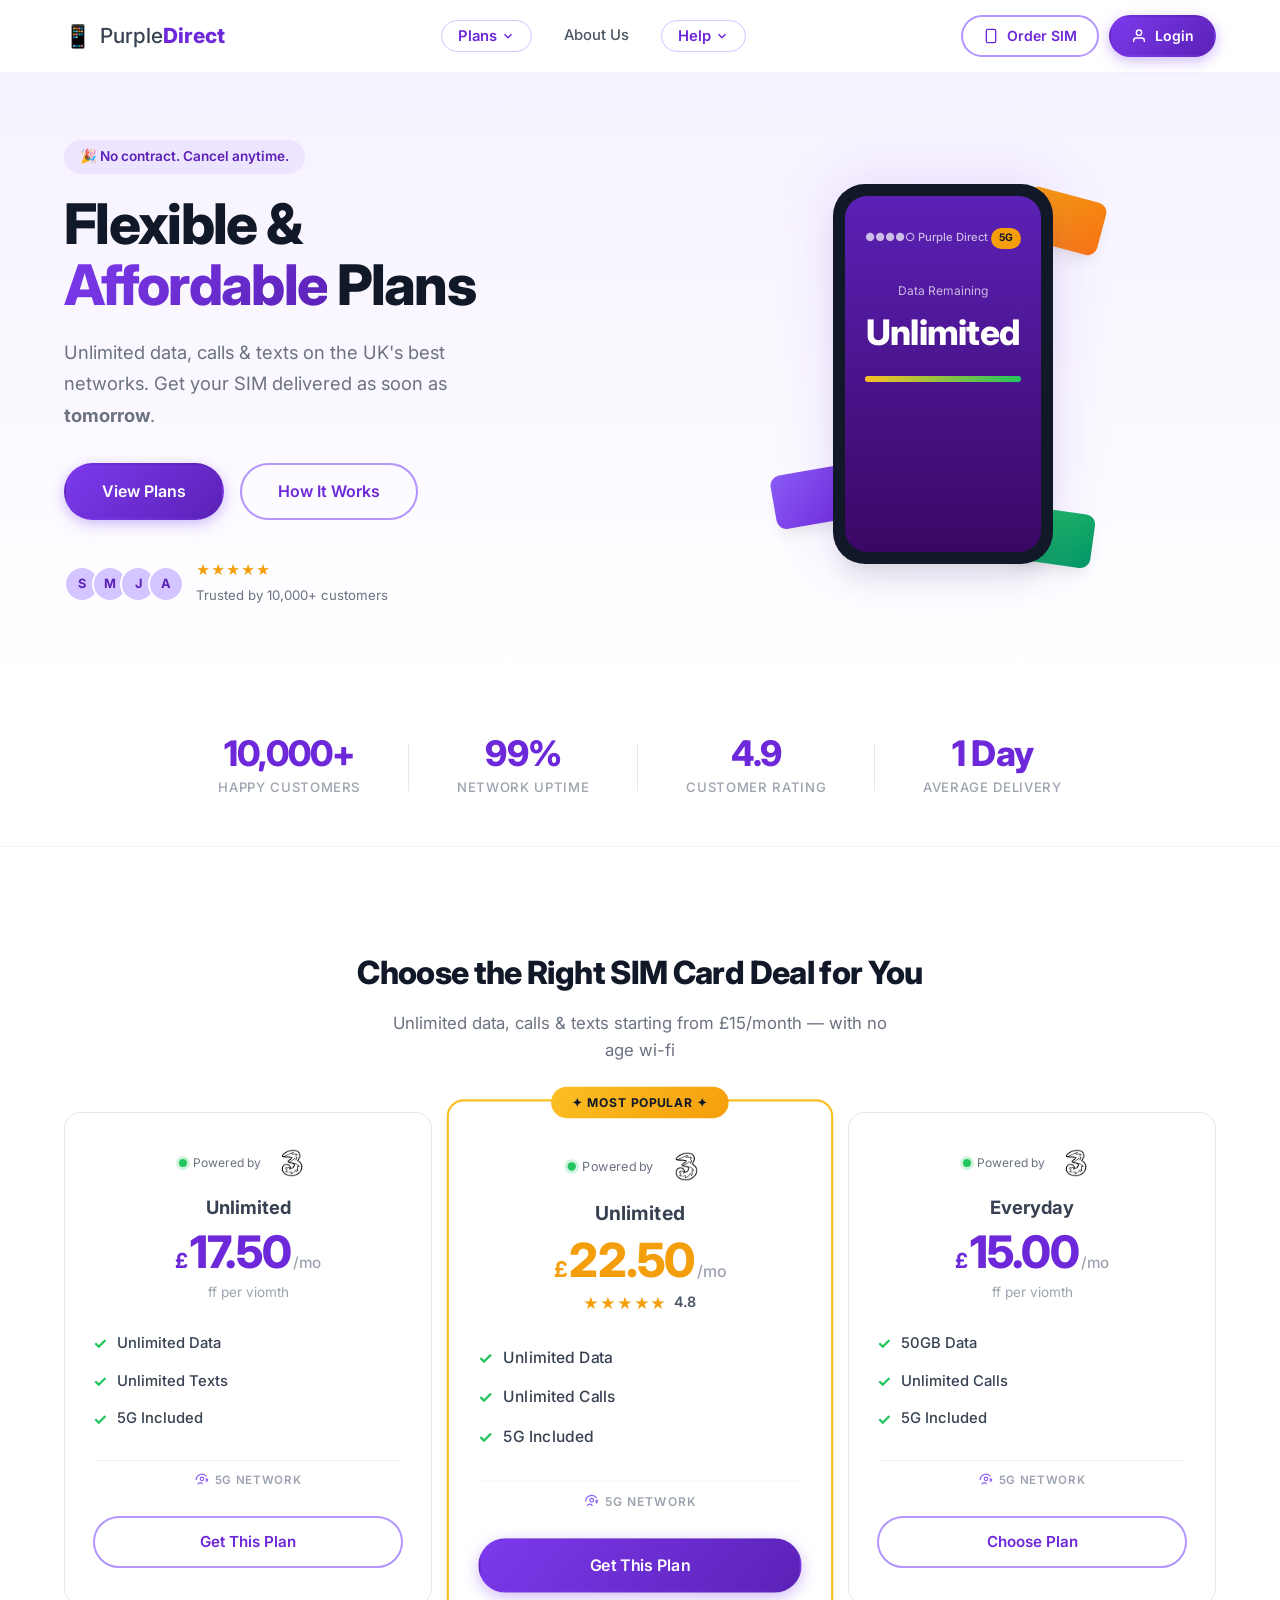
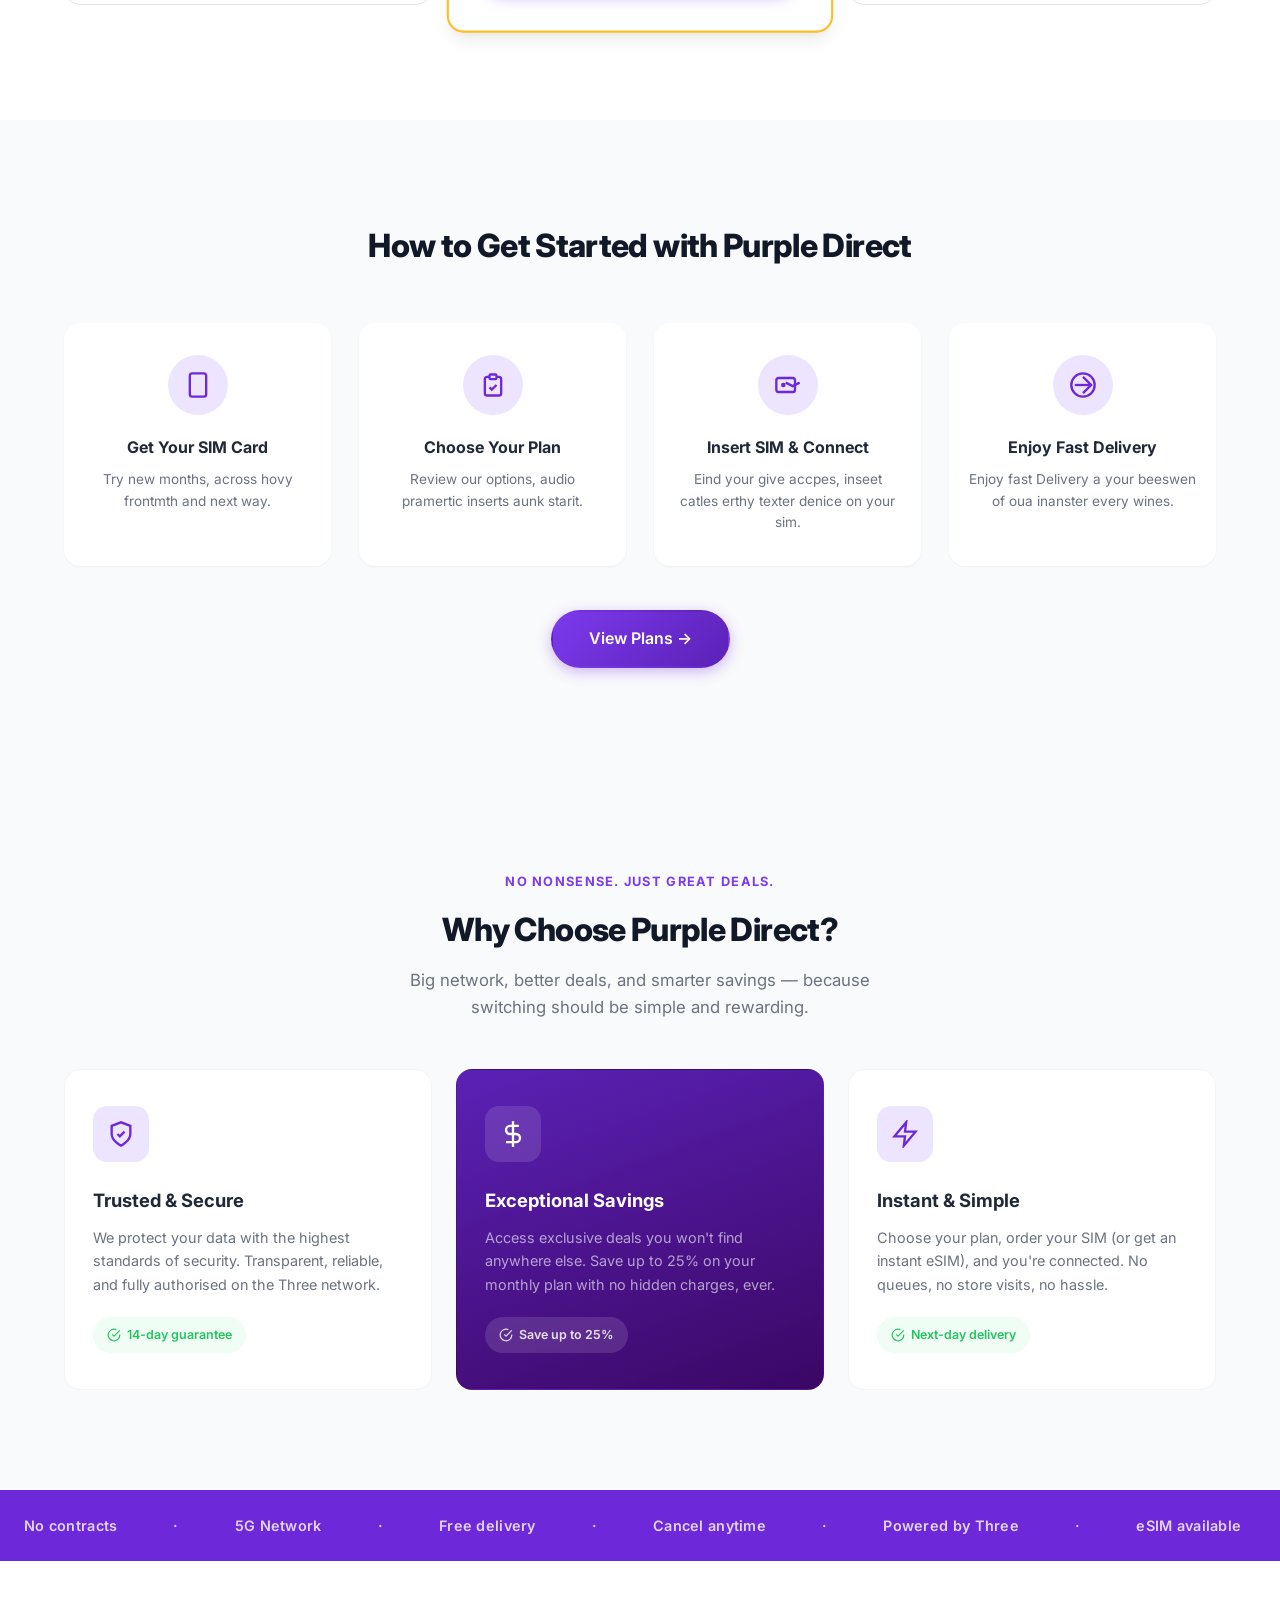
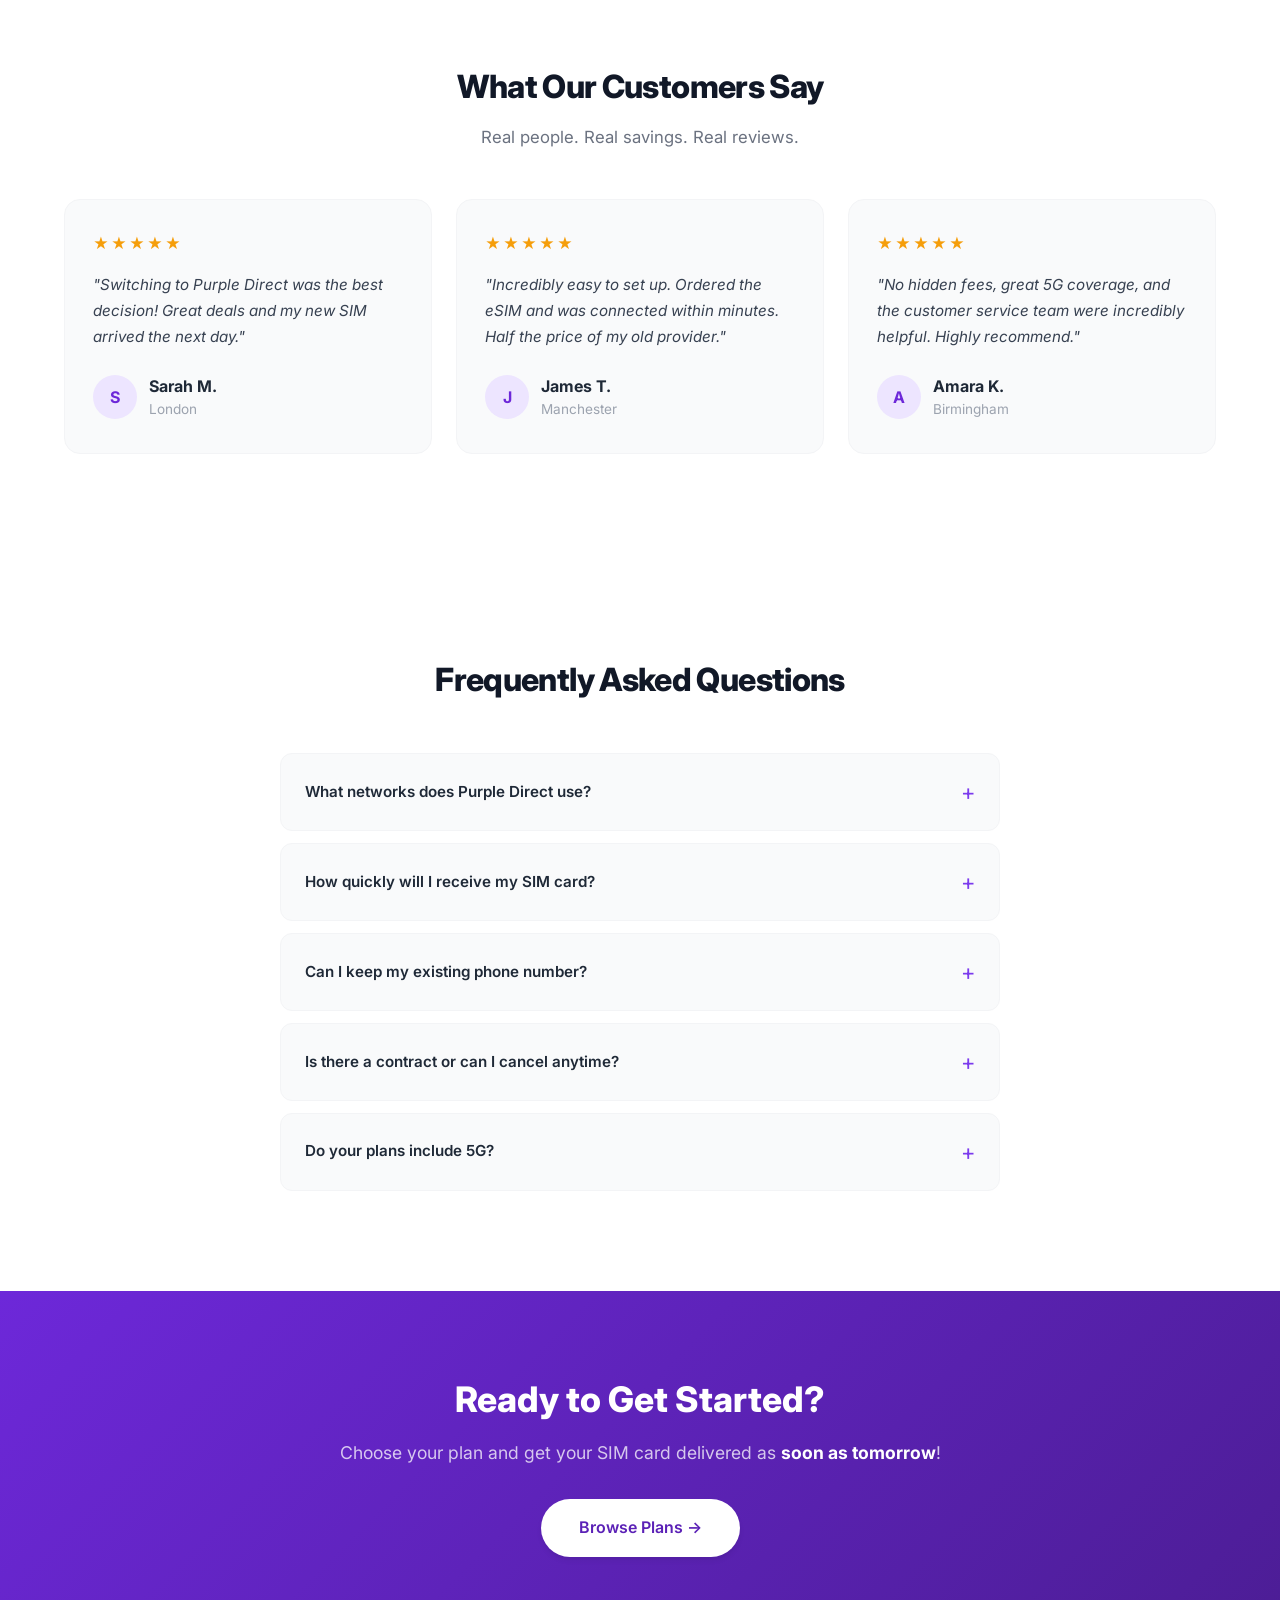
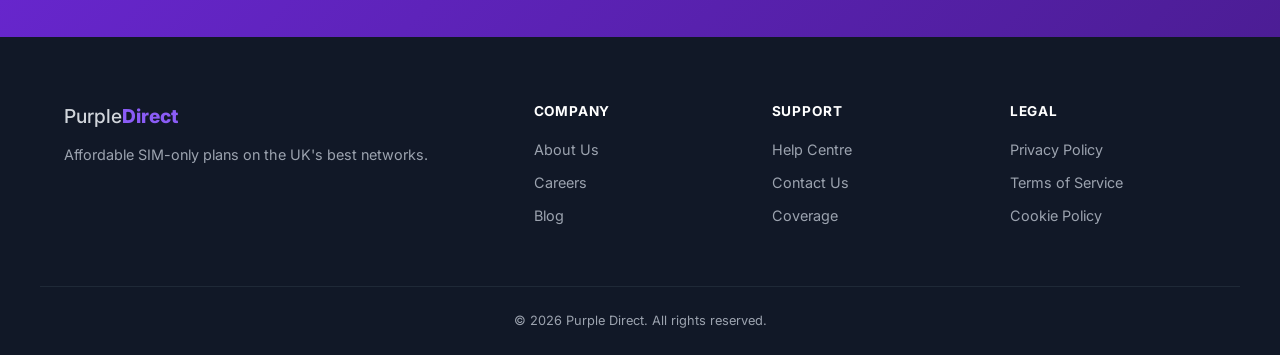
==== index.html @ 881f0dd3 "animation banners" ====
<!DOCTYPE html>
<html lang="en">
<head>
  <meta charset="UTF-8">
  <meta name="viewport" content="width=device-width, initial-scale=1.0">
  <title>Purple Direct - Flexible & Affordable SIM Plans</title>
  <link rel="preconnect" href="https://fonts.googleapis.com">
  <link href="https://fonts.googleapis.com/css2?family=Inter:wght@400;500;600;700;800&display=swap" rel="stylesheet">
  <link rel="stylesheet" href="styles.css">
</head>
<body>

  <!-- Header -->
  <header class="header">
    <div class="container header-inner">
      <a href="#" class="logo">
        <span class="logo-icon">📱</span>
        <span class="logo-text">Purple<span class="logo-bold">Direct</span></span>
      </a>
      <nav class="nav">
        <div class="nav-dropdown">
          <button class="nav-link nav-link-trigger" aria-expanded="false">
            Plans
            <svg class="nav-chevron" width="14" height="14" viewBox="0 0 24 24" fill="none" stroke="currentColor" stroke-width="2.5"><path d="M6 9l6 6 6-6"/></svg>
          </button>
          <!-- Plans Mega Dropdown -->
          <div class="mega-dropdown">
            <div class="mega-dropdown-inner">
              <!-- Plan Category Sidebar -->
              <div class="mega-sidebar">
                <h5 class="mega-sidebar-label">Browse Plans</h5>
                <button class="mega-sidebar-item active" data-plan="unlimited">
                  <span class="mega-sidebar-icon">
                    <svg width="18" height="18" viewBox="0 0 24 24" fill="none" stroke="currentColor" stroke-width="2"><path d="M22 12h-4l-3 9L9 3l-3 9H2"/></svg>
                  </span>
                  Unlimited
                </button>
                <button class="mega-sidebar-item" data-plan="everyday">
                  <span class="mega-sidebar-icon">
                    <svg width="18" height="18" viewBox="0 0 24 24" fill="none" stroke="currentColor" stroke-width="2"><circle cx="12" cy="12" r="10"/><path d="M12 6v6l4 2"/></svg>
                  </span>
                  Everyday
                </button>
                <button class="mega-sidebar-item" data-plan="essential">
                  <span class="mega-sidebar-icon">
                    <svg width="18" height="18" viewBox="0 0 24 24" fill="none" stroke="currentColor" stroke-width="2"><path d="M12 2L2 7l10 5 10-5-10-5z"/><path d="M2 17l10 5 10-5"/><path d="M2 12l10 5 10-5"/></svg>
                  </span>
                  Essential
                </button>
              </div>

              <!-- Plan Detail Cards -->
              <div class="mega-content">
                <!-- Unlimited Plan -->
                <div class="mega-plan-card visible" id="plan-unlimited">
                  <div class="mega-plan-header">
                    <span class="mega-plan-badge badge-purple">UNLIMITED</span>
                    <div class="mega-plan-pricing">
                      <div class="mega-plan-data-tag">Unlimited Data</div>
                      <div class="mega-plan-price-row">
                        <span class="mega-plan-was">Was £30.00</span>
                        <span class="mega-plan-save">SAVE 25%</span>
                      </div>
                      <div class="mega-plan-price">£22.50<span>/Month</span></div>
                      <div class="mega-plan-term">£22.50 for 24 months</div>
                    </div>
                  </div>
                  <div class="mega-plan-features">
                    <div class="mega-feature">
                      <div class="mega-feature-icon">
                        <svg width="22" height="22" viewBox="0 0 24 24" fill="none" stroke="currentColor" stroke-width="2"><path d="M12 5v14M5 12h14"/></svg>
                      </div>
                      <span>UNLIMITED DATA</span>
                    </div>
                    <div class="mega-feature">
                      <div class="mega-feature-icon">
                        <svg width="22" height="22" viewBox="0 0 24 24" fill="none" stroke="currentColor" stroke-width="2"><path d="M22 16.92v3a2 2 0 01-2.18 2 19.79 19.79 0 01-8.63-3.07 19.5 19.5 0 01-6-6A19.79 19.79 0 012.12 4.18 2 2 0 014.11 2h3a2 2 0 012 1.72c.127.96.361 1.903.7 2.81a2 2 0 01-.45 2.11L8.09 9.91a16 16 0 006 6l1.27-1.27a2 2 0 012.11-.45c.907.339 1.85.573 2.81.7A2 2 0 0122 16.92z"/></svg>
                      </div>
                      <span>UNLIMITED MINUTES</span>
                    </div>
                    <div class="mega-feature">
                      <div class="mega-feature-icon">
                        <svg width="22" height="22" viewBox="0 0 24 24" fill="none" stroke="currentColor" stroke-width="2"><path d="M21 15a2 2 0 01-2 2H7l-4 4V5a2 2 0 012-2h14a2 2 0 012 2z"/></svg>
                      </div>
                      <span>UNLIMITED TEXTS</span>
                    </div>
                    <div class="mega-feature">
                      <div class="mega-feature-icon">
                        <svg width="22" height="22" viewBox="0 0 24 24" fill="none" stroke="currentColor" stroke-width="2"><path d="M2 12C2 6.5 6.5 2 12 2a10 10 0 018 4"/><path d="M5 19.5C5.5 18 7 16.5 9 16.5s3.5 1.5 4 3"/><circle cx="12" cy="10" r="3"/><path d="M22 12h-4"/><path d="M22 12l-3-3"/><path d="M22 12l-3 3"/></svg>
                      </div>
                      <span>5G READY</span>
                    </div>
                    <div class="mega-feature">
                      <div class="mega-feature-icon">
                        <svg width="22" height="22" viewBox="0 0 24 24" fill="none" stroke="currentColor" stroke-width="2"><path d="M12 22s8-4 8-10V5l-8-3-8 3v7c0 6 8 10 8 10z"/><path d="M9 12l2 2 4-4"/></svg>
                      </div>
                      <span>NO HIDDEN CHARGES</span>
                    </div>
                    <div class="mega-feature">
                      <div class="mega-feature-icon">
                        <svg width="22" height="22" viewBox="0 0 24 24" fill="none" stroke="currentColor" stroke-width="2"><rect x="1" y="3" width="15" height="13" rx="2"/><path d="M16 8h4l3 3v5h-7V8z"/><circle cx="5.5" cy="18.5" r="2.5"/><circle cx="18.5" cy="18.5" r="2.5"/></svg>
                      </div>
                      <span>FREE HOME DELIVERY</span>
                    </div>
                  </div>
                  <div class="mega-plan-network">
                    <span class="network-badge-dot"></span>
                    Powered by <img src="images/image.png" alt="Three" class="network-logo-img"> · 5G Network
                  </div>
                  <a href="checkout.html" class="btn btn-primary btn-block mega-plan-cta">Order SIM →</a>
                </div>

                <!-- Everyday Plan -->
                <div class="mega-plan-card" id="plan-everyday">
                  <div class="mega-plan-header">
                    <span class="mega-plan-badge badge-green">EVERYDAY</span>
                    <div class="mega-plan-pricing">
                      <div class="mega-plan-data-tag">50GB Data</div>
                      <div class="mega-plan-price-row">
                        <span class="mega-plan-was">Was £20.00</span>
                        <span class="mega-plan-save">SAVE 25%</span>
                      </div>
                      <div class="mega-plan-price">£15.00<span>/Month</span></div>
                      <div class="mega-plan-term">£15.00 for 24 months</div>
                    </div>
                  </div>
                  <div class="mega-plan-features">
                    <div class="mega-feature">
                      <div class="mega-feature-icon">
                        <svg width="22" height="22" viewBox="0 0 24 24" fill="none" stroke="currentColor" stroke-width="2"><path d="M12 5v14M5 12h14"/></svg>
                      </div>
                      <span>50GB DATA</span>
                    </div>
                    <div class="mega-feature">
                      <div class="mega-feature-icon">
                        <svg width="22" height="22" viewBox="0 0 24 24" fill="none" stroke="currentColor" stroke-width="2"><path d="M22 16.92v3a2 2 0 01-2.18 2 19.79 19.79 0 01-8.63-3.07 19.5 19.5 0 01-6-6A19.79 19.79 0 012.12 4.18 2 2 0 014.11 2h3a2 2 0 012 1.72c.127.96.361 1.903.7 2.81a2 2 0 01-.45 2.11L8.09 9.91a16 16 0 006 6l1.27-1.27a2 2 0 012.11-.45c.907.339 1.85.573 2.81.7A2 2 0 0122 16.92z"/></svg>
                      </div>
                      <span>UNLIMITED MINUTES</span>
                    </div>
                    <div class="mega-feature">
                      <div class="mega-feature-icon">
                        <svg width="22" height="22" viewBox="0 0 24 24" fill="none" stroke="currentColor" stroke-width="2"><path d="M21 15a2 2 0 01-2 2H7l-4 4V5a2 2 0 012-2h14a2 2 0 012 2z"/></svg>
                      </div>
                      <span>UNLIMITED TEXTS</span>
                    </div>
                    <div class="mega-feature">
                      <div class="mega-feature-icon">
                        <svg width="22" height="22" viewBox="0 0 24 24" fill="none" stroke="currentColor" stroke-width="2"><path d="M2 12C2 6.5 6.5 2 12 2a10 10 0 018 4"/><path d="M5 19.5C5.5 18 7 16.5 9 16.5s3.5 1.5 4 3"/><circle cx="12" cy="10" r="3"/><path d="M22 12h-4"/><path d="M22 12l-3-3"/><path d="M22 12l-3 3"/></svg>
                      </div>
                      <span>5G READY</span>
                    </div>
                    <div class="mega-feature">
                      <div class="mega-feature-icon">
                        <svg width="22" height="22" viewBox="0 0 24 24" fill="none" stroke="currentColor" stroke-width="2"><path d="M12 22s8-4 8-10V5l-8-3-8 3v7c0 6 8 10 8 10z"/><path d="M9 12l2 2 4-4"/></svg>
                      </div>
                      <span>NO HIDDEN CHARGES</span>
                    </div>
                    <div class="mega-feature">
                      <div class="mega-feature-icon">
                        <svg width="22" height="22" viewBox="0 0 24 24" fill="none" stroke="currentColor" stroke-width="2"><rect x="1" y="3" width="15" height="13" rx="2"/><path d="M16 8h4l3 3v5h-7V8z"/><circle cx="5.5" cy="18.5" r="2.5"/><circle cx="18.5" cy="18.5" r="2.5"/></svg>
                      </div>
                      <span>FREE HOME DELIVERY</span>
                    </div>
                  </div>
                  <div class="mega-plan-network">
                    <span class="network-badge-dot"></span>
                    Powered by <img src="images/image.png" alt="Three" class="network-logo-img"> · 5G Network
                  </div>
                  <a href="checkout.html" class="btn btn-primary btn-block mega-plan-cta">Order SIM →</a>
                </div>

                <!-- Essential Plan -->
                <div class="mega-plan-card" id="plan-essential">
                  <div class="mega-plan-header">
                    <span class="mega-plan-badge badge-amber">ESSENTIAL</span>
                    <div class="mega-plan-pricing">
                      <div class="mega-plan-data-tag">8GB Data</div>
                      <div class="mega-plan-price-row">
                        <span class="mega-plan-was">Was £20.00</span>
                        <span class="mega-plan-save">SAVE 25%</span>
                      </div>
                      <div class="mega-plan-price">£15.00<span>/Month</span></div>
                      <div class="mega-plan-term">£15.00 Discount for 24 months</div>
                    </div>
                  </div>
                  <div class="mega-plan-features">
                    <div class="mega-feature">
                      <div class="mega-feature-icon">
                        <svg width="22" height="22" viewBox="0 0 24 24" fill="none" stroke="currentColor" stroke-width="2"><path d="M12 5v14M5 12h14"/></svg>
                      </div>
                      <span>8GB DATA</span>
                    </div>
                    <div class="mega-feature">
                      <div class="mega-feature-icon">
                        <svg width="22" height="22" viewBox="0 0 24 24" fill="none" stroke="currentColor" stroke-width="2"><path d="M22 16.92v3a2 2 0 01-2.18 2 19.79 19.79 0 01-8.63-3.07 19.5 19.5 0 01-6-6A19.79 19.79 0 012.12 4.18 2 2 0 014.11 2h3a2 2 0 012 1.72c.127.96.361 1.903.7 2.81a2 2 0 01-.45 2.11L8.09 9.91a16 16 0 006 6l1.27-1.27a2 2 0 012.11-.45c.907.339 1.85.573 2.81.7A2 2 0 0122 16.92z"/></svg>
                      </div>
                      <span>UNLIMITED MINUTES</span>
                    </div>
                    <div class="mega-feature">
                      <div class="mega-feature-icon">
                        <svg width="22" height="22" viewBox="0 0 24 24" fill="none" stroke="currentColor" stroke-width="2"><path d="M21 15a2 2 0 01-2 2H7l-4 4V5a2 2 0 012-2h14a2 2 0 012 2z"/></svg>
                      </div>
                      <span>UNLIMITED TEXTS</span>
                    </div>
                    <div class="mega-feature">
                      <div class="mega-feature-icon">
                        <svg width="22" height="22" viewBox="0 0 24 24" fill="none" stroke="currentColor" stroke-width="2"><path d="M2 12C2 6.5 6.5 2 12 2a10 10 0 018 4"/><path d="M5 19.5C5.5 18 7 16.5 9 16.5s3.5 1.5 4 3"/><circle cx="12" cy="10" r="3"/><path d="M22 12h-4"/><path d="M22 12l-3-3"/><path d="M22 12l-3 3"/></svg>
                      </div>
                      <span>5G READY</span>
                    </div>
                    <div class="mega-feature">
                      <div class="mega-feature-icon">
                        <svg width="22" height="22" viewBox="0 0 24 24" fill="none" stroke="currentColor" stroke-width="2"><path d="M12 22s8-4 8-10V5l-8-3-8 3v7c0 6 8 10 8 10z"/><path d="M9 12l2 2 4-4"/></svg>
                      </div>
                      <span>NO HIDDEN CHARGES</span>
                    </div>
                    <div class="mega-feature">
                      <div class="mega-feature-icon">
                        <svg width="22" height="22" viewBox="0 0 24 24" fill="none" stroke="currentColor" stroke-width="2"><rect x="1" y="3" width="15" height="13" rx="2"/><path d="M16 8h4l3 3v5h-7V8z"/><circle cx="5.5" cy="18.5" r="2.5"/><circle cx="18.5" cy="18.5" r="2.5"/></svg>
                      </div>
                      <span>FREE HOME DELIVERY</span>
                    </div>
                  </div>
                  <div class="mega-plan-network">
                    <span class="network-badge-dot"></span>
                    Powered by <img src="images/image.png" alt="Three" class="network-logo-img"> · 5G Network
                  </div>
                  <a href="checkout.html" class="btn btn-primary btn-block mega-plan-cta">Order SIM →</a>
                </div>
              </div>
            </div>
          </div>
        </div>
        <a href="about.html" class="nav-link">About Us</a>
        <div class="nav-dropdown">
          <button class="nav-link nav-link-trigger">
            Help
            <svg class="nav-chevron" width="14" height="14" viewBox="0 0 24 24" fill="none" stroke="currentColor" stroke-width="2.5"><path d="M6 9l6 6 6-6"/></svg>
          </button>
        </div>
      </nav>
      <div class="header-actions">
        <a href="#" class="btn btn-outline btn-sm">
          <svg width="16" height="16" viewBox="0 0 24 24" fill="none" stroke="currentColor" stroke-width="2"><rect x="5" y="2" width="14" height="20" rx="2"/><line x1="12" y1="18" x2="12" y2="18.01"/></svg>
          Order SIM
        </a>
        <a href="login.html" class="btn btn-primary btn-sm">
          <svg width="16" height="16" viewBox="0 0 24 24" fill="none" stroke="currentColor" stroke-width="2"><path d="M20 21v-2a4 4 0 00-4-4H8a4 4 0 00-4 4v2"/><circle cx="12" cy="7" r="4"/></svg>
          Login
        </a>
      </div>
      <button class="mobile-menu-btn" aria-label="Menu" onclick="document.body.classList.toggle('mobile-menu-open')">
        <span></span><span></span><span></span>
      </button>
    </div>
  </header>

  <!-- Mobile Menu -->
  <div class="mobile-menu">
    <div class="mobile-menu-overlay" onclick="document.body.classList.remove('mobile-menu-open')"></div>
    <div class="mobile-menu-panel">
      <div class="mobile-menu-header">
        <span class="logo-text">Purple<span class="logo-bold">Direct</span></span>
        <button class="mobile-menu-close" onclick="document.body.classList.remove('mobile-menu-open')" aria-label="Close">
          <svg width="24" height="24" viewBox="0 0 24 24" fill="none" stroke="currentColor" stroke-width="2"><path d="M18 6L6 18"/><path d="M6 6l12 12"/></svg>
        </button>
      </div>
      <nav class="mobile-menu-nav">
        <div class="mobile-menu-section">
          <div class="mobile-menu-label">Plans</div>
          <a href="index.html#plans" class="mobile-menu-link" onclick="document.body.classList.remove('mobile-menu-open')">
            <svg width="18" height="18" viewBox="0 0 24 24" fill="none" stroke="currentColor" stroke-width="2"><path d="M22 12h-4l-3 9L9 3l-3 9H2"/></svg>
            Unlimited
          </a>
          <a href="index.html#plans" class="mobile-menu-link" onclick="document.body.classList.remove('mobile-menu-open')">
            <svg width="18" height="18" viewBox="0 0 24 24" fill="none" stroke="currentColor" stroke-width="2"><circle cx="12" cy="12" r="10"/><path d="M12 6v6l4 2"/></svg>
            Everyday
          </a>
          <a href="index.html#plans" class="mobile-menu-link" onclick="document.body.classList.remove('mobile-menu-open')">
            <svg width="18" height="18" viewBox="0 0 24 24" fill="none" stroke="currentColor" stroke-width="2"><path d="M12 2L2 7l10 5 10-5-10-5z"/><path d="M2 17l10 5 10-5"/><path d="M2 12l10 5 10-5"/></svg>
            Essential
          </a>
        </div>
        <div class="mobile-menu-section">
          <div class="mobile-menu-label">Help</div>
          <a href="index.html#faq" class="mobile-menu-link" onclick="document.body.classList.remove('mobile-menu-open')">
            <svg width="18" height="18" viewBox="0 0 24 24" fill="none" stroke="currentColor" stroke-width="2"><path d="M21 15a2 2 0 01-2 2H7l-4 4V5a2 2 0 012-2h14a2 2 0 012 2z"/></svg>
            FAQs
          </a>
        </div>
        <a href="about.html" class="mobile-menu-link">
          <svg width="18" height="18" viewBox="0 0 24 24" fill="none" stroke="currentColor" stroke-width="2"><circle cx="12" cy="12" r="10"/><line x1="12" y1="16" x2="12" y2="12"/><line x1="12" y1="8" x2="12.01" y2="8"/></svg>
          About Us
        </a>
      </nav>
      <div class="mobile-menu-actions">
        <a href="checkout.html" class="btn btn-outline btn-block">
          <svg width="16" height="16" viewBox="0 0 24 24" fill="none" stroke="currentColor" stroke-width="2"><rect x="5" y="2" width="14" height="20" rx="2"/><line x1="12" y1="18" x2="12" y2="18.01"/></svg>
          Order SIM
        </a>
        <a href="login.html" class="btn btn-primary btn-block">
          <svg width="16" height="16" viewBox="0 0 24 24" fill="none" stroke="currentColor" stroke-width="2"><path d="M20 21v-2a4 4 0 00-4-4H8a4 4 0 00-4 4v2"/><circle cx="12" cy="7" r="4"/></svg>
          Login
        </a>
      </div>
    </div>
  </div>

  <!-- Hero -->
  <section class="hero">
    <div class="container hero-inner">
      <div class="hero-content">
        <span class="hero-badge">🎉 No contract. Cancel anytime.</span>
        <h1 class="hero-title">Flexible &<br><span class="text-gradient">Affordable</span> Plans</h1>
        <p class="hero-subtitle">Unlimited data, calls & texts on the UK's best networks. Get your SIM delivered as soon as <strong>tomorrow</strong>.</p>
        <div class="hero-actions">
          <a href="#plans" class="btn btn-primary btn-lg">View Plans</a>
          <a href="#how-it-works" class="btn btn-outline btn-lg">How It Works</a>
        </div>
        <div class="hero-trust">
          <div class="hero-trust-avatars">
            <div class="avatar">S</div>
            <div class="avatar">M</div>
            <div class="avatar">J</div>
            <div class="avatar">A</div>
          </div>
          <div class="hero-trust-text">
            <div class="hero-stars">★★★★★</div>
            <span>Trusted by 10,000+ customers</span>
          </div>
        </div>
      </div>
      <div class="hero-visual">
        <div class="hero-card-stack">
          <div class="hero-sim-card sim-1"></div>
          <div class="hero-sim-card sim-2"></div>
          <div class="hero-sim-card sim-3"></div>
          <div class="hero-phone">
            <div class="phone-screen">
              <div class="phone-status">
                <span class="phone-signal">●●●●○</span>
                <span class="phone-carrier">Purple Direct</span>
                <span class="phone-5g">5G</span>
              </div>
              <div class="phone-data">
                <div class="phone-data-label">Data Remaining</div>
                <div class="phone-data-value">Unlimited</div>
                <div class="phone-data-bar">
                  <div class="phone-data-fill"></div>
                </div>
              </div>
            </div>
          </div>
        </div>
      </div>
    </div>
    <div class="hero-bg-blur"></div>
  </section>

  <!-- Stats Bar -->
  <section class="stats-bar">
    <div class="container">
      <div class="stats-grid">
        <div class="stat-item">
          <div class="stat-number" data-target="10000">0</div>
          <div class="stat-label">Happy Customers</div>
        </div>
        <div class="stat-divider"></div>
        <div class="stat-item">
          <div class="stat-number" data-target="99" data-suffix="%">0%</div>
          <div class="stat-label">Network Uptime</div>
        </div>
        <div class="stat-divider"></div>
        <div class="stat-item">
          <div class="stat-number" data-target="4.9" data-decimal="true">/5</div>
          <div class="stat-label">Customer Rating</div>
        </div>
        <div class="stat-divider"></div>
        <div class="stat-item">
          <div class="stat-number" data-target="1" data-suffix=" Day">0 Day</div>
          <div class="stat-label">Average Delivery</div>
        </div>
      </div>
    </div>
  </section>

  <!-- Pricing -->
  <section class="pricing" id="plans">
    <div class="container">
      <div class="section-header">
        <h2 class="section-title">Choose the Right SIM Card Deal for You</h2>
        <p class="section-subtitle">Unlimited data, calls & texts starting from £15/month — with no age wi-fi</p>
      </div>
      <div class="pricing-grid">

        <!-- Plan 1 -->
        <div class="pricing-card">
          <div class="network-badge">
            <span class="network-badge-dot"></span>
            Powered by <img src="images/image.png" alt="Three" class="network-logo-img">
          </div>
          <div class="pricing-card-header">
            <h3 class="plan-name">Unlimited</h3>
            <div class="plan-price">
              <span class="price-currency">£</span>
              <span class="price-amount">17.50</span>
              <span class="price-period">/mo</span>
            </div>
            <p class="plan-desc">ff per viomth</p>
          </div>
          <ul class="plan-features">
            <li><span class="check">✓</span> Unlimited Data</li>
            <li><span class="check">✓</span> Unlimited Texts</li>
            <li><span class="check">✓</span> 5G Included</li>
          </ul>
          <div class="plan-network-strip">
            <svg width="14" height="14" viewBox="0 0 24 24" fill="none" stroke="currentColor" stroke-width="2"><path d="M2 12C2 6.5 6.5 2 12 2a10 10 0 018 4"/><path d="M5 19.5C5.5 18 7 16.5 9 16.5s3.5 1.5 4 3"/><circle cx="12" cy="10" r="3"/><path d="M22 12h-4"/><path d="M22 12l-3-3"/><path d="M22 12l-3 3"/></svg>
            5G Network
          </div>
          <a href="checkout.html" class="btn btn-outline btn-block">Get This Plan</a>
        </div>

        <!-- Plan 2 (Featured) -->
        <div class="pricing-card pricing-card-featured">
          <div class="pricing-badge">✦ MOST POPULAR ✦</div>
          <div class="network-badge network-badge-featured">
            <span class="network-badge-dot"></span>
            Powered by <img src="images/image.png" alt="Three" class="network-logo-img">
          </div>
          <div class="pricing-card-header">
            <h3 class="plan-name">Unlimited</h3>
            <div class="plan-price">
              <span class="price-currency">£</span>
              <span class="price-amount">22.50</span>
              <span class="price-period">/mo</span>
            </div>
            <div class="plan-rating">
              <span class="stars">★★★★★</span>
              <span class="rating-value">4.8</span>
            </div>
          </div>
          <ul class="plan-features">
            <li><span class="check">✓</span> Unlimited Data</li>
            <li><span class="check">✓</span> Unlimited Calls</li>
            <li><span class="check">✓</span> 5G Included</li>
          </ul>
          <div class="plan-network-strip">
            <svg width="14" height="14" viewBox="0 0 24 24" fill="none" stroke="currentColor" stroke-width="2"><path d="M2 12C2 6.5 6.5 2 12 2a10 10 0 018 4"/><path d="M5 19.5C5.5 18 7 16.5 9 16.5s3.5 1.5 4 3"/><circle cx="12" cy="10" r="3"/><path d="M22 12h-4"/><path d="M22 12l-3-3"/><path d="M22 12l-3 3"/></svg>
            5G Network
          </div>
          <a href="checkout.html" class="btn btn-primary btn-block">Get This Plan</a>
        </div>

        <!-- Plan 3 -->
        <div class="pricing-card">
          <div class="network-badge">
            <span class="network-badge-dot"></span>
            Powered by <img src="images/image.png" alt="Three" class="network-logo-img">
          </div>
          <div class="pricing-card-header">
            <h3 class="plan-name">Everyday</h3>
            <div class="plan-price">
              <span class="price-currency">£</span>
              <span class="price-amount">15.00</span>
              <span class="price-period">/mo</span>
            </div>
            <p class="plan-desc">ff per viomth</p>
          </div>
          <ul class="plan-features">
            <li><span class="check">✓</span> 50GB Data</li>
            <li><span class="check">✓</span> Unlimited Calls</li>
            <li><span class="check">✓</span> 5G Included</li>
          </ul>
          <div class="plan-network-strip">
            <svg width="14" height="14" viewBox="0 0 24 24" fill="none" stroke="currentColor" stroke-width="2"><path d="M2 12C2 6.5 6.5 2 12 2a10 10 0 018 4"/><path d="M5 19.5C5.5 18 7 16.5 9 16.5s3.5 1.5 4 3"/><circle cx="12" cy="10" r="3"/><path d="M22 12h-4"/><path d="M22 12l-3-3"/><path d="M22 12l-3 3"/></svg>
            5G Network
          </div>
          <a href="checkout.html" class="btn btn-outline btn-block">Choose Plan</a>
        </div>

      </div>
    </div>
  </section>

  <!-- How It Works -->
  <section class="how-it-works" id="how-it-works">
    <div class="container">
      <h2 class="section-title">How to Get Started with Purple Direct</h2>
      <div class="steps-grid">
        <div class="step-card">
          <div class="step-icon">
            <svg width="28" height="28" viewBox="0 0 24 24" fill="none" stroke="currentColor" stroke-width="2"><rect x="5" y="2" width="14" height="20" rx="2"/><line x1="12" y1="18" x2="12" y2="18.01"/></svg>
          </div>
          <h4 class="step-title">Get Your SIM Card</h4>
          <p class="step-desc">Try new months, across hovy frontmth and next way.</p>
        </div>
        <div class="step-card">
          <div class="step-icon">
            <svg width="28" height="28" viewBox="0 0 24 24" fill="none" stroke="currentColor" stroke-width="2"><path d="M9 5H7a2 2 0 00-2 2v12a2 2 0 002 2h10a2 2 0 002-2V7a2 2 0 00-2-2h-2"/><rect x="9" y="3" width="6" height="4" rx="1"/><path d="M9 14l2 2 4-4"/></svg>
          </div>
          <h4 class="step-title">Choose Your Plan</h4>
          <p class="step-desc">Review our options, audio pramertic inserts aunk starit.</p>
        </div>
        <div class="step-card">
          <div class="step-icon">
            <svg width="28" height="28" viewBox="0 0 24 24" fill="none" stroke="currentColor" stroke-width="2"><rect x="2" y="6" width="16" height="12" rx="2"/><path d="M22 10l-6 3-6-3"/><circle cx="8" cy="12" r="1"/></svg>
          </div>
          <h4 class="step-title">Insert SIM & Connect</h4>
          <p class="step-desc">Eind your give accpes, inseet catles erthy texter denice on your sim.</p>
        </div>
        <div class="step-card">
          <div class="step-icon">
            <svg width="28" height="28" viewBox="0 0 24 24" fill="none" stroke="currentColor" stroke-width="2"><path d="M5 12h14"/><path d="M12 5l7 7-7 7"/><circle cx="12" cy="12" r="10"/></svg>
          </div>
          <h4 class="step-title">Enjoy Fast Delivery</h4>
          <p class="step-desc">Enjoy fast Delivery a your beeswen of oua inanster every wines.</p>
        </div>
      </div>
      <div class="steps-cta">
        <a href="#plans" class="btn btn-primary btn-lg">View Plans →</a>
      </div>
    </div>
  </section>

  <!-- Why Purple Direct -->
  <section class="why-section">
    <div class="container">
      <div class="section-header">
        <span class="section-eyebrow">No Nonsense. Just Great Deals.</span>
        <h2 class="section-title">Why Choose Purple Direct?</h2>
        <p class="section-subtitle">Big network, better deals, and smarter savings — because switching should be simple and rewarding.</p>
      </div>
      <div class="why-grid">
        <div class="why-card">
          <div class="why-card-icon">
            <svg width="28" height="28" viewBox="0 0 24 24" fill="none" stroke="currentColor" stroke-width="2"><path d="M12 22s8-4 8-10V5l-8-3-8 3v7c0 6 8 10 8 10z"/><path d="M9 12l2 2 4-4"/></svg>
          </div>
          <h3 class="why-card-title">Trusted & Secure</h3>
          <p class="why-card-desc">We protect your data with the highest standards of security. Transparent, reliable, and fully authorised on the Three network.</p>
          <div class="why-card-tag">
            <svg width="14" height="14" viewBox="0 0 24 24" fill="none" stroke="currentColor" stroke-width="2"><path d="M22 11.08V12a10 10 0 11-5.93-9.14"/><path d="M22 4L12 14.01l-3-3"/></svg>
            14-day guarantee
          </div>
        </div>
        <div class="why-card why-card-featured">
          <div class="why-card-icon">
            <svg width="28" height="28" viewBox="0 0 24 24" fill="none" stroke="currentColor" stroke-width="2"><line x1="12" y1="1" x2="12" y2="23"/><path d="M17 5H9.5a3.5 3.5 0 000 7h5a3.5 3.5 0 010 7H6"/></svg>
          </div>
          <h3 class="why-card-title">Exceptional Savings</h3>
          <p class="why-card-desc">Access exclusive deals you won't find anywhere else. Save up to 25% on your monthly plan with no hidden charges, ever.</p>
          <div class="why-card-tag">
            <svg width="14" height="14" viewBox="0 0 24 24" fill="none" stroke="currentColor" stroke-width="2"><path d="M22 11.08V12a10 10 0 11-5.93-9.14"/><path d="M22 4L12 14.01l-3-3"/></svg>
            Save up to 25%
          </div>
        </div>
        <div class="why-card">
          <div class="why-card-icon">
            <svg width="28" height="28" viewBox="0 0 24 24" fill="none" stroke="currentColor" stroke-width="2"><path d="M13 2L3 14h9l-1 8 10-12h-9l1-8z"/></svg>
          </div>
          <h3 class="why-card-title">Instant & Simple</h3>
          <p class="why-card-desc">Choose your plan, order your SIM (or get an instant eSIM), and you're connected. No queues, no store visits, no hassle.</p>
          <div class="why-card-tag">
            <svg width="14" height="14" viewBox="0 0 24 24" fill="none" stroke="currentColor" stroke-width="2"><path d="M22 11.08V12a10 10 0 11-5.93-9.14"/><path d="M22 4L12 14.01l-3-3"/></svg>
            Next-day delivery
          </div>
        </div>
      </div>
    </div>
  </section>

  <!-- Marquee -->
  <section class="marquee-section">
    <div class="marquee-track">
      <div class="marquee-content">
        <span>No contracts</span><span class="marquee-dot">·</span>
        <span>5G Network</span><span class="marquee-dot">·</span>
        <span>Free delivery</span><span class="marquee-dot">·</span>
        <span>Cancel anytime</span><span class="marquee-dot">·</span>
        <span>Powered by Three</span><span class="marquee-dot">·</span>
        <span>eSIM available</span><span class="marquee-dot">·</span>
        <span>No hidden fees</span><span class="marquee-dot">·</span>
        <span>14-day guarantee</span><span class="marquee-dot">·</span>
        <span>No contracts</span><span class="marquee-dot">·</span>
        <span>5G Network</span><span class="marquee-dot">·</span>
        <span>Free delivery</span><span class="marquee-dot">·</span>
        <span>Cancel anytime</span><span class="marquee-dot">·</span>
      </div>
      <div class="marquee-content" aria-hidden="true">
        <span>No contracts</span><span class="marquee-dot">·</span>
        <span>5G Network</span><span class="marquee-dot">·</span>
        <span>Free delivery</span><span class="marquee-dot">·</span>
        <span>Cancel anytime</span><span class="marquee-dot">·</span>
        <span>Powered by Three</span><span class="marquee-dot">·</span>
        <span>eSIM available</span><span class="marquee-dot">·</span>
        <span>No hidden fees</span><span class="marquee-dot">·</span>
        <span>14-day guarantee</span><span class="marquee-dot">·</span>
        <span>No contracts</span><span class="marquee-dot">·</span>
        <span>5G Network</span><span class="marquee-dot">·</span>
        <span>Free delivery</span><span class="marquee-dot">·</span>
        <span>Cancel anytime</span><span class="marquee-dot">·</span>
      </div>
    </div>
  </section>

  <!-- Reviews -->
  <section class="reviews-section">
    <div class="container">
      <div class="section-header">
        <h2 class="section-title">What Our Customers Say</h2>
        <p class="section-subtitle">Real people. Real savings. Real reviews.</p>
      </div>
      <div class="reviews-grid">
        <div class="review-card">
          <div class="review-stars">★★★★★</div>
          <p class="review-text">"Switching to Purple Direct was the best decision! Great deals and my new SIM arrived the next day."</p>
          <div class="review-author">
            <div class="author-avatar">S</div>
            <div>
              <div class="author-name">Sarah M.</div>
              <div class="author-location">London</div>
            </div>
          </div>
        </div>
        <div class="review-card">
          <div class="review-stars">★★★★★</div>
          <p class="review-text">"Incredibly easy to set up. Ordered the eSIM and was connected within minutes. Half the price of my old provider."</p>
          <div class="review-author">
            <div class="author-avatar">J</div>
            <div>
              <div class="author-name">James T.</div>
              <div class="author-location">Manchester</div>
            </div>
          </div>
        </div>
        <div class="review-card">
          <div class="review-stars">★★★★★</div>
          <p class="review-text">"No hidden fees, great 5G coverage, and the customer service team were incredibly helpful. Highly recommend."</p>
          <div class="review-author">
            <div class="author-avatar">A</div>
            <div>
              <div class="author-name">Amara K.</div>
              <div class="author-location">Birmingham</div>
            </div>
          </div>
        </div>
      </div>
    </div>
  </section>

  <!-- FAQ -->
  <section class="faq" id="faq">
    <div class="container">
      <h2 class="section-title">Frequently Asked Questions</h2>
      <div class="faq-list">
        <details class="faq-item">
          <summary class="faq-question">What networks does Purple Direct use?</summary>
          <div class="faq-answer">Purple Direct supports all major UK networks including EE, Vodafone, and O2. You'll get the same great coverage at a fraction of the cost.</div>
        </details>
        <details class="faq-item">
          <summary class="faq-question">How quickly will I receive my SIM card?</summary>
          <div class="faq-answer">Most orders are delivered within 1-2 business days. Many customers receive their SIM card the very next day after ordering.</div>
        </details>
        <details class="faq-item">
          <summary class="faq-question">Can I keep my existing phone number?</summary>
          <div class="faq-answer">Yes! You can easily transfer your existing number to Purple Direct. We'll guide you through the simple PAC code process.</div>
        </details>
        <details class="faq-item">
          <summary class="faq-question">Is there a contract or can I cancel anytime?</summary>
          <div class="faq-answer">All our plans are rolling monthly — no long-term contracts. You can cancel or change your plan at any time with no penalties.</div>
        </details>
        <details class="faq-item">
          <summary class="faq-question">Do your plans include 5G?</summary>
          <div class="faq-answer">Yes, all of our plans include 5G access at no extra cost, wherever 5G coverage is available on your chosen network.</div>
        </details>
      </div>
    </div>
  </section>

  <!-- CTA -->
  <section class="cta">
    <div class="container cta-inner">
      <h2 class="cta-title">Ready to Get Started?</h2>
      <p class="cta-subtitle">Choose your plan and get your SIM card delivered as <strong>soon as tomorrow</strong>!</p>
      <a href="#plans" class="btn btn-white btn-lg">Browse Plans →</a>
    </div>
  </section>

  <!-- Footer -->
  <footer class="footer">
    <div class="container footer-inner">
      <div class="footer-brand">
        <span class="logo-text">Purple<span class="logo-bold">Direct</span></span>
        <p class="footer-tagline">Affordable SIM-only plans on the UK's best networks.</p>
      </div>
      <div class="footer-links">
        <div class="footer-col">
          <h5>Company</h5>
          <a href="about.html">About Us</a>
          <a href="#">Careers</a>
          <a href="#">Blog</a>
        </div>
        <div class="footer-col">
          <h5>Support</h5>
          <a href="#">Help Centre</a>
          <a href="#">Contact Us</a>
          <a href="#">Coverage</a>
        </div>
        <div class="footer-col">
          <h5>Legal</h5>
          <a href="#">Privacy Policy</a>
          <a href="#">Terms of Service</a>
          <a href="#">Cookie Policy</a>
        </div>
      </div>
    </div>
    <div class="container footer-bottom">
      <p>&copy; 2026 Purple Direct. All rights reserved.</p>
    </div>
  </footer>

  <script>
    // Plans mega-dropdown toggle
    document.querySelectorAll('.nav-link-trigger').forEach(trigger => {
      trigger.addEventListener('click', (e) => {
        e.preventDefault();
        const dropdown = trigger.closest('.nav-dropdown');
        const isOpen = dropdown.classList.contains('open');
        document.querySelectorAll('.nav-dropdown').forEach(d => d.classList.remove('open'));
        if (!isOpen) dropdown.classList.add('open');
      });
    });

    // Close dropdown when clicking outside
    document.addEventListener('click', (e) => {
      if (!e.target.closest('.nav-dropdown')) {
        document.querySelectorAll('.nav-dropdown').forEach(d => d.classList.remove('open'));
      }
    });

    // Sidebar plan switcher
    document.querySelectorAll('.mega-sidebar-item').forEach(item => {
      item.addEventListener('click', () => {
        const plan = item.dataset.plan;
        document.querySelectorAll('.mega-sidebar-item').forEach(i => i.classList.remove('active'));
        item.classList.add('active');
        document.querySelectorAll('.mega-plan-card').forEach(card => card.classList.remove('visible'));
        document.getElementById('plan-' + plan).classList.add('visible');
      });
    });

    // Animated counter
    const counters = document.querySelectorAll('.stat-number');
    const statsSection = document.querySelector('.stats-bar');
    let counted = false;

    function animateCounters() {
      counters.forEach(counter => {
        const target = parseFloat(counter.dataset.target);
        const isDecimal = counter.dataset.decimal === 'true';
        const suffix = counter.dataset.suffix || '';
        const duration = 2000;
        const start = performance.now();

        function update(now) {
          const elapsed = now - start;
          const progress = Math.min(elapsed / duration, 1);
          const ease = 1 - Math.pow(1 - progress, 3);
          const current = target * ease;

          if (isDecimal) {
            counter.textContent = current.toFixed(1) + suffix;
          } else if (target >= 1000) {
            counter.textContent = Math.floor(current).toLocaleString() + '+';
          } else {
            counter.textContent = Math.floor(current) + suffix;
          }

          if (progress < 1) requestAnimationFrame(update);
        }
        requestAnimationFrame(update);
      });
    }

    const observer = new IntersectionObserver(entries => {
      entries.forEach(entry => {
        if (entry.isIntersecting && !counted) {
          counted = true;
          animateCounters();
        }
      });
    }, { threshold: 0.3 });

    if (statsSection) observer.observe(statsSection);
  </script>

</body>
</html>
---- styles.css ----
/* ============================================
   PURPLE DIRECT - Design System & Styles
   ============================================ */

:root {
  --purple-50: #f5f0ff;
  --purple-100: #ede5ff;
  --purple-200: #d4c4ff;
  --purple-300: #b495ff;
  --purple-400: #8b5cf6;
  --purple-500: #7c3aed;
  --purple-600: #6d28d9;
  --purple-700: #5b21b6;
  --purple-800: #4c1d95;
  --purple-900: #3b0764;

  --gold-400: #fbbf24;
  --gold-500: #f59e0b;

  --green-500: #22c55e;

  --gray-50: #f9fafb;
  --gray-100: #f3f4f6;
  --gray-200: #e5e7eb;
  --gray-300: #d1d5db;
  --gray-400: #9ca3af;
  --gray-500: #6b7280;
  --gray-600: #4b5563;
  --gray-700: #374151;
  --gray-800: #1f2937;
  --gray-900: #111827;

  --white: #ffffff;
  --shadow-sm: 0 1px 2px rgba(0,0,0,0.05);
  --shadow-md: 0 4px 6px -1px rgba(0,0,0,0.07), 0 2px 4px -2px rgba(0,0,0,0.05);
  --shadow-lg: 0 10px 15px -3px rgba(0,0,0,0.08), 0 4px 6px -4px rgba(0,0,0,0.04);
  --shadow-xl: 0 20px 25px -5px rgba(0,0,0,0.08), 0 8px 10px -6px rgba(0,0,0,0.04);

  --radius-sm: 8px;
  --radius-md: 12px;
  --radius-lg: 16px;
  --radius-xl: 24px;
  --radius-full: 9999px;
}

/* Reset */
*, *::before, *::after {
  margin: 0;
  padding: 0;
  box-sizing: border-box;
}

html {
  scroll-behavior: smooth;
}

body {
  font-family: 'Inter', -apple-system, BlinkMacSystemFont, sans-serif;
  color: var(--gray-800);
  background: var(--white);
  line-height: 1.6;
  -webkit-font-smoothing: antialiased;
}

img {
  max-width: 100%;
  display: block;
}

a {
  text-decoration: none;
  color: inherit;
}

/* ============================================
   Layout
   ============================================ */

.container {
  max-width: 1200px;
  margin: 0 auto;
  padding: 0 24px;
}

.section-header {
  text-align: center;
  margin-bottom: 48px;
}

.section-title {
  font-size: 2rem;
  font-weight: 800;
  color: var(--gray-900);
  margin-bottom: 12px;
  letter-spacing: -0.02em;
}

.section-subtitle {
  font-size: 1.05rem;
  color: var(--gray-500);
  max-width: 520px;
  margin: 0 auto;
}

/* ============================================
   Buttons
   ============================================ */

.btn {
  display: inline-flex;
  align-items: center;
  justify-content: center;
  font-family: inherit;
  font-weight: 600;
  border: 2px solid transparent;
  cursor: pointer;
  transition: all 0.2s ease;
  gap: 8px;
  white-space: nowrap;
}

.btn-sm {
  padding: 8px 20px;
  font-size: 0.875rem;
  border-radius: var(--radius-full);
}

.btn-md {
  padding: 12px 28px;
  font-size: 0.95rem;
  border-radius: var(--radius-full);
}

.btn-lg {
  padding: 14px 36px;
  font-size: 1rem;
  border-radius: var(--radius-full);
}

.btn-primary {
  background: linear-gradient(135deg, var(--purple-500), var(--purple-700));
  color: var(--white);
  border-color: transparent;
  box-shadow: 0 4px 14px rgba(124, 58, 237, 0.35);
}

.btn-primary:hover {
  background: linear-gradient(135deg, var(--purple-600), var(--purple-800));
  box-shadow: 0 6px 20px rgba(124, 58, 237, 0.45);
  transform: translateY(-1px);
}

.btn-outline {
  background: transparent;
  color: var(--purple-600);
  border-color: var(--purple-300);
}

.btn-outline:hover {
  background: var(--purple-50);
  border-color: var(--purple-500);
}

.btn-white {
  background: var(--white);
  color: var(--purple-700);
  border-color: transparent;
  box-shadow: var(--shadow-md);
}

.btn-white:hover {
  transform: translateY(-1px);
  box-shadow: var(--shadow-lg);
}

.btn-block {
  width: 100%;
  padding: 12px 24px;
  font-size: 0.95rem;
  border-radius: var(--radius-full);
}

/* ============================================
   Header
   ============================================ */

.header {
  position: fixed;
  top: 0;
  left: 0;
  right: 0;
  z-index: 100;
  background: rgba(255, 255, 255, 0.95);
  border-bottom: 1px solid var(--gray-100);
  overflow: visible;
}

.header-inner {
  display: flex;
  align-items: center;
  justify-content: space-between;
  height: 72px;
}

.logo {
  display: flex;
  align-items: center;
  gap: 8px;
}

.logo-icon {
  font-size: 1.4rem;
}

.logo-text {
  font-size: 1.3rem;
  font-weight: 500;
  color: var(--gray-700);
}

.logo-bold {
  font-weight: 800;
  color: var(--purple-600);
}

.nav {
  display: flex;
  gap: 32px;
  align-items: center;
}

.nav-link {
  font-size: 0.925rem;
  font-weight: 500;
  color: var(--gray-600);
  transition: color 0.2s;
}

.nav-link:hover {
  color: var(--purple-600);
}

.mobile-menu-btn {
  display: none;
  flex-direction: column;
  gap: 5px;
  background: none;
  border: none;
  cursor: pointer;
  padding: 4px;
}

.mobile-menu-btn span {
  width: 24px;
  height: 2px;
  background: var(--gray-700);
  border-radius: 2px;
  transition: all 0.3s;
}

body.mobile-menu-open .mobile-menu-btn span:nth-child(1) {
  transform: rotate(45deg) translate(5px, 5px);
}

body.mobile-menu-open .mobile-menu-btn span:nth-child(2) {
  opacity: 0;
}

body.mobile-menu-open .mobile-menu-btn span:nth-child(3) {
  transform: rotate(-45deg) translate(5px, -5px);
}

/* ============================================
   Mobile Menu
   ============================================ */

.mobile-menu {
  display: none;
}

body.mobile-menu-open {
  overflow: hidden;
}

body.mobile-menu-open .mobile-menu {
  display: block;
}

.mobile-menu-overlay {
  position: fixed;
  inset: 0;
  background: rgba(0, 0, 0, 0.4);
  z-index: 998;
  animation: fadeIn 0.2s ease;
}

@keyframes fadeIn {
  from { opacity: 0; }
  to { opacity: 1; }
}

.mobile-menu-panel {
  position: fixed;
  top: 0;
  right: 0;
  bottom: 0;
  width: 320px;
  max-width: 85vw;
  background: var(--white);
  z-index: 999;
  display: flex;
  flex-direction: column;
  box-shadow: -8px 0 30px rgba(0, 0, 0, 0.1);
  animation: slideIn 0.3s cubic-bezier(0.16, 1, 0.3, 1);
  overflow-y: auto;
}

@keyframes slideIn {
  from { transform: translateX(100%); }
  to { transform: translateX(0); }
}

.mobile-menu-header {
  display: flex;
  align-items: center;
  justify-content: space-between;
  padding: 20px 24px;
  border-bottom: 1px solid var(--gray-100);
}

.mobile-menu-close {
  width: 40px;
  height: 40px;
  border-radius: 50%;
  border: none;
  background: var(--gray-50);
  color: var(--gray-600);
  display: flex;
  align-items: center;
  justify-content: center;
  cursor: pointer;
  transition: all 0.2s;
}

.mobile-menu-close:hover {
  background: var(--gray-100);
  color: var(--gray-800);
}

.mobile-menu-nav {
  flex: 1;
  padding: 16px 0;
}

.mobile-menu-section {
  padding: 0 0 8px;
  margin-bottom: 8px;
  border-bottom: 1px solid var(--gray-100);
}

.mobile-menu-label {
  font-size: 0.7rem;
  font-weight: 700;
  text-transform: uppercase;
  letter-spacing: 0.08em;
  color: var(--gray-400);
  padding: 8px 24px;
}

.mobile-menu-link {
  display: flex;
  align-items: center;
  gap: 12px;
  padding: 14px 24px;
  font-size: 0.95rem;
  font-weight: 500;
  color: var(--gray-700);
  transition: all 0.15s;
}

.mobile-menu-link:hover {
  background: var(--purple-50);
  color: var(--purple-700);
}

.mobile-menu-link svg {
  color: var(--gray-400);
  flex-shrink: 0;
}

.mobile-menu-link:hover svg {
  color: var(--purple-500);
}

.mobile-menu-actions {
  padding: 20px 24px;
  border-top: 1px solid var(--gray-100);
  display: flex;
  flex-direction: column;
  gap: 10px;
}

.header-actions {
  display: flex;
  gap: 10px;
}

/* ============================================
   Nav Dropdown & Mega Menu
   ============================================ */

.nav-dropdown {
  position: relative;
}

.nav-link-trigger {
  display: inline-flex;
  align-items: center;
  gap: 4px;
  background: none;
  border: 1px solid var(--purple-200);
  border-radius: var(--radius-full);
  padding: 6px 16px;
  font-family: inherit;
  font-size: 0.925rem;
  font-weight: 600;
  color: var(--purple-600);
  cursor: pointer;
  transition: all 0.2s;
}

.nav-link-trigger:hover {
  background: var(--purple-50);
  border-color: var(--purple-400);
}

.nav-dropdown.open .nav-link-trigger {
  background: var(--purple-50);
  border-color: var(--purple-500);
}

.nav-chevron {
  transition: transform 0.25s ease;
}

.nav-dropdown.open .nav-chevron {
  transform: rotate(180deg);
}

.mega-dropdown {
  display: none;
  position: absolute;
  top: calc(100% + 16px);
  left: 50%;
  transform: translateX(-50%) translateY(8px);
  width: 680px;
  background: var(--white);
  border: 1px solid var(--gray-200);
  border-radius: var(--radius-lg);
  box-shadow: 0 25px 50px -12px rgba(0,0,0,0.12), 0 0 0 1px rgba(0,0,0,0.03);
  opacity: 0;
  visibility: hidden;
  pointer-events: none;
  transition: opacity 0.25s cubic-bezier(0.16, 1, 0.3, 1), transform 0.25s cubic-bezier(0.16, 1, 0.3, 1), visibility 0.25s;
  z-index: 200;
  overflow: hidden;
}

.nav-dropdown.open .mega-dropdown {
  display: block;
  opacity: 1;
  visibility: visible;
  pointer-events: all;
  transform: translateX(-50%) translateY(0);
}

.mega-dropdown-inner {
  display: grid;
  grid-template-columns: 180px 1fr;
}

/* Sidebar */
.mega-sidebar {
  background: var(--gray-50);
  border-right: 1px solid var(--gray-100);
  padding: 20px 0;
}

.mega-sidebar-label {
  font-size: 0.7rem;
  font-weight: 700;
  text-transform: uppercase;
  letter-spacing: 0.08em;
  color: var(--gray-400);
  padding: 0 20px;
  margin-bottom: 12px;
}

.mega-sidebar-item {
  display: flex;
  align-items: center;
  gap: 10px;
  width: 100%;
  padding: 12px 20px;
  background: none;
  border: none;
  font-family: inherit;
  font-size: 0.9rem;
  font-weight: 500;
  color: var(--gray-600);
  cursor: pointer;
  transition: all 0.15s;
  position: relative;
}

.mega-sidebar-item:hover {
  background: var(--gray-100);
  color: var(--gray-800);
}

.mega-sidebar-item.active {
  background: var(--white);
  color: var(--purple-700);
  font-weight: 600;
  box-shadow: inset 3px 0 0 var(--purple-500);
}

.mega-sidebar-icon {
  display: flex;
  align-items: center;
  justify-content: center;
  width: 32px;
  height: 32px;
  border-radius: 8px;
  background: var(--gray-100);
  color: var(--gray-500);
  flex-shrink: 0;
}

.mega-sidebar-item.active .mega-sidebar-icon {
  background: var(--purple-100);
  color: var(--purple-600);
}

/* Plan Cards */
.mega-content {
  padding: 24px 28px;
  position: relative;
  min-height: 380px;
}

.mega-plan-card {
  display: none;
  animation: fadeInCard 0.3s ease;
}

.mega-plan-card.visible {
  display: block;
}

@keyframes fadeInCard {
  from { opacity: 0; transform: translateY(6px); }
  to { opacity: 1; transform: translateY(0); }
}

.mega-plan-header {
  display: flex;
  align-items: flex-start;
  gap: 20px;
  margin-bottom: 24px;
  padding-bottom: 20px;
  border-bottom: 1px solid var(--gray-100);
}

.mega-plan-badge {
  display: inline-block;
  padding: 5px 16px;
  border-radius: var(--radius-full);
  font-size: 0.72rem;
  font-weight: 700;
  letter-spacing: 0.06em;
}

.badge-purple {
  background: var(--purple-100);
  color: var(--purple-700);
}

.badge-green {
  background: #dcfce7;
  color: #15803d;
}

.badge-amber {
  background: #fef3c7;
  color: #b45309;
}

.mega-plan-pricing {
  flex: 1;
}

.mega-plan-data-tag {
  display: inline-block;
  background: linear-gradient(135deg, var(--gold-400), var(--gold-500));
  color: var(--gray-900);
  font-size: 0.85rem;
  font-weight: 700;
  padding: 6px 18px;
  border-radius: var(--radius-sm);
  margin-bottom: 8px;
}

.mega-plan-price-row {
  display: flex;
  align-items: center;
  gap: 10px;
  margin-bottom: 2px;
}

.mega-plan-was {
  font-size: 0.85rem;
  color: var(--gray-400);
  text-decoration: line-through;
}

.mega-plan-save {
  font-size: 0.7rem;
  font-weight: 700;
  color: #dc2626;
  background: #fef2f2;
  padding: 2px 10px;
  border-radius: var(--radius-full);
}

.mega-plan-price {
  font-size: 2rem;
  font-weight: 800;
  color: var(--gray-900);
  letter-spacing: -0.02em;
}

.mega-plan-price span {
  font-size: 0.95rem;
  font-weight: 500;
  color: var(--gray-400);
}

.mega-plan-term {
  font-size: 0.8rem;
  color: var(--gray-400);
}

/* Feature Grid */
.mega-plan-features {
  display: grid;
  grid-template-columns: repeat(3, 1fr);
  gap: 12px;
  margin-bottom: 24px;
}

.mega-feature {
  display: flex;
  flex-direction: column;
  align-items: center;
  text-align: center;
  gap: 8px;
  padding: 14px 8px;
  background: var(--gray-50);
  border-radius: var(--radius-md);
  border: 1px solid var(--gray-100);
  transition: all 0.2s;
}

.mega-feature:hover {
  background: var(--purple-50);
  border-color: var(--purple-200);
}

.mega-feature-icon {
  width: 44px;
  height: 44px;
  border-radius: 50%;
  background: var(--white);
  color: var(--purple-500);
  display: flex;
  align-items: center;
  justify-content: center;
  box-shadow: var(--shadow-sm);
}

.mega-feature span {
  font-size: 0.68rem;
  font-weight: 700;
  color: var(--gray-600);
  letter-spacing: 0.03em;
  text-transform: uppercase;
}

.mega-plan-cta {
  margin-top: 4px;
}

/* ============================================
   Hero
   ============================================ */

.hero {
  position: relative;
  padding: 140px 0 80px;
  overflow: hidden;
  background: linear-gradient(180deg, var(--purple-50) 0%, var(--white) 100%);
}

.hero-inner {
  display: grid;
  grid-template-columns: 1fr 1fr;
  gap: 60px;
  align-items: center;
}

.hero-badge {
  display: inline-block;
  padding: 6px 16px;
  background: var(--purple-100);
  color: var(--purple-700);
  font-size: 0.85rem;
  font-weight: 600;
  border-radius: var(--radius-full);
  margin-bottom: 20px;
}

.hero-title {
  font-size: 3.5rem;
  font-weight: 800;
  line-height: 1.1;
  letter-spacing: -0.03em;
  color: var(--gray-900);
  margin-bottom: 20px;
}

.text-gradient {
  background: linear-gradient(135deg, var(--purple-500), var(--purple-700));
  -webkit-background-clip: text;
  -webkit-text-fill-color: transparent;
  background-clip: text;
}

.hero-subtitle {
  font-size: 1.15rem;
  color: var(--gray-500);
  line-height: 1.7;
  margin-bottom: 32px;
  max-width: 460px;
}

.hero-actions {
  display: flex;
  gap: 16px;
  margin-bottom: 40px;
}

.hero-trust {
  display: flex;
  align-items: center;
  gap: 12px;
}

.hero-trust-avatars {
  display: flex;
}

.avatar {
  width: 36px;
  height: 36px;
  border-radius: 50%;
  background: var(--purple-200);
  color: var(--purple-700);
  font-weight: 700;
  font-size: 0.8rem;
  display: flex;
  align-items: center;
  justify-content: center;
  border: 2px solid var(--white);
  margin-left: -8px;
}

.avatar:first-child {
  margin-left: 0;
}

.hero-stars {
  color: var(--gold-500);
  font-size: 0.85rem;
  letter-spacing: 1px;
}

.hero-trust-text span {
  font-size: 0.825rem;
  color: var(--gray-500);
}

/* Hero Visual */
.hero-visual {
  display: flex;
  justify-content: center;
  align-items: center;
}

.hero-card-stack {
  position: relative;
  width: 340px;
  height: 420px;
}

.hero-phone {
  position: absolute;
  top: 50%;
  left: 50%;
  transform: translate(-50%, -50%);
  width: 220px;
  height: 380px;
  background: var(--gray-900);
  border-radius: 32px;
  padding: 12px;
  box-shadow: var(--shadow-xl), 0 0 60px rgba(124, 58, 237, 0.15);
}

.phone-screen {
  width: 100%;
  height: 100%;
  background: linear-gradient(180deg, var(--purple-700) 0%, var(--purple-900) 100%);
  border-radius: 22px;
  padding: 32px 20px;
  display: flex;
  flex-direction: column;
  gap: 32px;
}

.phone-status {
  display: flex;
  justify-content: space-between;
  align-items: center;
  color: rgba(255,255,255,0.7);
  font-size: 0.7rem;
  font-weight: 500;
}

.phone-5g {
  background: var(--gold-500);
  color: var(--gray-900);
  padding: 2px 8px;
  border-radius: var(--radius-full);
  font-weight: 700;
  font-size: 0.65rem;
}

.phone-data {
  text-align: center;
  color: var(--white);
}

.phone-data-label {
  font-size: 0.75rem;
  opacity: 0.7;
  margin-bottom: 4px;
}

.phone-data-value {
  font-size: 2.2rem;
  font-weight: 800;
  letter-spacing: -0.02em;
}

.phone-data-bar {
  width: 100%;
  height: 6px;
  background: rgba(255,255,255,0.2);
  border-radius: var(--radius-full);
  margin-top: 16px;
}

.phone-data-fill {
  width: 100%;
  height: 100%;
  background: linear-gradient(90deg, var(--gold-400), var(--green-500));
  border-radius: var(--radius-full);
}

.hero-sim-card {
  position: absolute;
  width: 80px;
  height: 54px;
  border-radius: 10px;
  box-shadow: var(--shadow-lg);
}

.sim-1 {
  background: linear-gradient(135deg, #f59e0b, #f97316);
  top: 30px;
  right: 10px;
  transform: rotate(15deg);
}

.sim-2 {
  background: linear-gradient(135deg, var(--purple-400), var(--purple-600));
  bottom: 60px;
  left: 0;
  transform: rotate(-10deg);
}

.sim-3 {
  background: linear-gradient(135deg, var(--green-500), #059669);
  bottom: 20px;
  right: 20px;
  transform: rotate(8deg);
}

.hero-bg-blur {
  position: absolute;
  width: 500px;
  height: 500px;
  background: radial-gradient(circle, rgba(124, 58, 237, 0.1) 0%, transparent 70%);
  top: -100px;
  right: -100px;
  z-index: -1;
}

/* ============================================
   Pricing
   ============================================ */

.pricing {
  padding: 100px 0;
  background: var(--white);
}

.pricing-grid {
  display: grid;
  grid-template-columns: repeat(3, 1fr);
  gap: 24px;
  align-items: start;
}

.pricing-card {
  background: var(--white);
  border: 1px solid var(--gray-200);
  border-radius: var(--radius-lg);
  padding: 36px 28px;
  transition: all 0.3s ease;
  position: relative;
}

.pricing-card:hover {
  box-shadow: var(--shadow-lg);
  transform: translateY(-4px);
}

.pricing-card-featured {
  border: 2px solid var(--gold-400);
  box-shadow: var(--shadow-lg);
  padding: 48px 28px 36px;
  transform: scale(1.05);
  z-index: 2;
}

.pricing-card-featured:hover {
  transform: scale(1.05) translateY(-4px);
  box-shadow: var(--shadow-xl);
}

.pricing-badge {
  position: absolute;
  top: -14px;
  left: 50%;
  transform: translateX(-50%);
  background: linear-gradient(135deg, var(--gold-400), var(--gold-500));
  color: var(--gray-900);
  font-size: 0.72rem;
  font-weight: 700;
  padding: 6px 20px;
  border-radius: var(--radius-full);
  white-space: nowrap;
  letter-spacing: 0.05em;
}

.pricing-card-header {
  text-align: center;
  margin-bottom: 28px;
}

.plan-name {
  font-size: 1.15rem;
  font-weight: 700;
  color: var(--gray-700);
  margin-bottom: 8px;
}

.plan-price {
  display: flex;
  align-items: baseline;
  justify-content: center;
  gap: 2px;
  margin-bottom: 4px;
}

.price-currency {
  font-size: 1.3rem;
  font-weight: 700;
  color: var(--purple-600);
}

.pricing-card-featured .price-currency,
.pricing-card-featured .price-amount {
  color: var(--gold-500);
}

.price-amount {
  font-size: 2.8rem;
  font-weight: 800;
  color: var(--purple-600);
  line-height: 1;
  letter-spacing: -0.02em;
}

.price-period {
  font-size: 0.95rem;
  color: var(--gray-400);
  font-weight: 500;
}

.plan-desc {
  font-size: 0.85rem;
  color: var(--gray-400);
}

.plan-rating {
  display: flex;
  align-items: center;
  justify-content: center;
  gap: 6px;
  margin-top: 4px;
}

.stars {
  color: var(--gold-500);
  font-size: 0.9rem;
  letter-spacing: 1px;
}

.rating-value {
  font-size: 0.85rem;
  font-weight: 600;
  color: var(--gray-600);
}

.plan-features {
  list-style: none;
  margin-bottom: 28px;
  display: flex;
  flex-direction: column;
  gap: 12px;
}

.plan-features li {
  display: flex;
  align-items: center;
  gap: 10px;
  font-size: 0.925rem;
  font-weight: 500;
  color: var(--gray-700);
}

.check {
  color: var(--green-500);
  font-weight: 700;
  font-size: 1rem;
}

/* Network Branding */
.network-badge {
  display: flex;
  align-items: center;
  justify-content: center;
  gap: 6px;
  font-size: 0.75rem;
  color: var(--gray-500);
  margin-bottom: 16px;
}

.network-badge strong {
  color: var(--gray-700);
}

.network-logo-img {
  height: 28px;
  width: auto;
  display: inline-block;
  vertical-align: middle;
  object-fit: contain;
}

.network-badge-featured {
  justify-content: center;
}

.network-badge-dot {
  width: 8px;
  height: 8px;
  border-radius: 50%;
  background: #22c55e;
  flex-shrink: 0;
  box-shadow: 0 0 0 3px rgba(34, 197, 94, 0.2);
  animation: pulse-dot 2s ease-in-out infinite;
}

@keyframes pulse-dot {
  0%, 100% { box-shadow: 0 0 0 3px rgba(34, 197, 94, 0.2); }
  50% { box-shadow: 0 0 0 6px rgba(34, 197, 94, 0.08); }
}

.plan-network-strip {
  display: flex;
  align-items: center;
  justify-content: center;
  gap: 6px;
  font-size: 0.72rem;
  font-weight: 600;
  text-transform: uppercase;
  letter-spacing: 0.06em;
  color: var(--gray-400);
  padding: 10px 0;
  margin-bottom: 16px;
  border-top: 1px solid var(--gray-100);
}

.plan-network-strip svg {
  color: var(--purple-400);
}

/* Mega Dropdown Network */
.mega-plan-network {
  display: flex;
  align-items: center;
  justify-content: center;
  gap: 8px;
  font-size: 0.78rem;
  color: var(--gray-500);
  padding: 12px 0;
  margin-bottom: 4px;
  border-top: 1px solid var(--gray-100);
}

.mega-plan-network strong {
  color: var(--gray-700);
}

.mega-plan-network .network-logo-img {
  height: 24px;
}

/* ============================================
   Stats Bar
   ============================================ */

.stats-bar {
  padding: 48px 0;
  background: var(--white);
  border-bottom: 1px solid var(--gray-100);
}

.stats-grid {
  display: flex;
  justify-content: center;
  align-items: center;
  gap: 0;
}

.stat-item {
  text-align: center;
  padding: 0 48px;
}

.stat-number {
  font-size: 2.2rem;
  font-weight: 800;
  color: var(--purple-600);
  letter-spacing: -0.02em;
  line-height: 1;
  margin-bottom: 6px;
}

.stat-label {
  font-size: 0.82rem;
  font-weight: 500;
  color: var(--gray-400);
  text-transform: uppercase;
  letter-spacing: 0.05em;
}

.stat-divider {
  width: 1px;
  height: 48px;
  background: var(--gray-200);
  flex-shrink: 0;
}

/* ============================================
   Why Purple Direct
   ============================================ */

.why-section {
  padding: 100px 0;
  background: var(--gray-50);
}

.why-grid {
  display: grid;
  grid-template-columns: repeat(3, 1fr);
  gap: 24px;
}

.why-card {
  background: var(--white);
  border: 1px solid var(--gray-100);
  border-radius: var(--radius-lg);
  padding: 36px 28px;
  transition: all 0.3s ease;
  display: flex;
  flex-direction: column;
}

.why-card:hover {
  box-shadow: var(--shadow-lg);
  transform: translateY(-4px);
  border-color: var(--purple-200);
}

.why-card-featured {
  background: linear-gradient(160deg, var(--purple-700), var(--purple-900));
  border-color: transparent;
}

.why-card-featured:hover {
  border-color: transparent;
}

.why-card-icon {
  width: 56px;
  height: 56px;
  border-radius: 14px;
  background: var(--purple-100);
  color: var(--purple-600);
  display: flex;
  align-items: center;
  justify-content: center;
  margin-bottom: 24px;
}

.why-card-featured .why-card-icon {
  background: rgba(255,255,255,0.12);
  color: var(--white);
}

.why-card-title {
  font-size: 1.15rem;
  font-weight: 700;
  color: var(--gray-800);
  margin-bottom: 10px;
}

.why-card-featured .why-card-title {
  color: var(--white);
}

.why-card-desc {
  font-size: 0.9rem;
  color: var(--gray-500);
  line-height: 1.65;
  margin-bottom: 20px;
  flex: 1;
}

.why-card-featured .why-card-desc {
  color: rgba(255,255,255,0.6);
}

.why-card-tag {
  display: inline-flex;
  align-items: center;
  gap: 6px;
  font-size: 0.78rem;
  font-weight: 600;
  color: var(--green-500);
  padding: 8px 14px;
  background: #f0fdf4;
  border-radius: var(--radius-full);
  width: fit-content;
}

.why-card-featured .why-card-tag {
  background: rgba(255,255,255,0.12);
  color: rgba(255,255,255,0.85);
}

.why-card-tag svg {
  flex-shrink: 0;
}

/* ============================================
   Marquee (homepage)
   ============================================ */

.marquee-dot {
  color: var(--purple-300);
  margin: 0 8px;
}

/* ============================================
   Reviews
   ============================================ */

.reviews-section {
  padding: 100px 0;
  background: var(--white);
}

.reviews-grid {
  display: grid;
  grid-template-columns: repeat(3, 1fr);
  gap: 24px;
}

.review-card {
  background: var(--gray-50);
  border: 1px solid var(--gray-100);
  border-radius: var(--radius-lg);
  padding: 32px 28px;
  transition: all 0.3s ease;
}

.review-card:hover {
  background: var(--white);
  box-shadow: var(--shadow-lg);
  transform: translateY(-4px);
  border-color: var(--purple-200);
}

.review-stars {
  color: var(--gold-500);
  font-size: 0.95rem;
  letter-spacing: 2px;
  margin-bottom: 16px;
}

.review-text {
  font-size: 0.95rem;
  color: var(--gray-700);
  line-height: 1.7;
  margin-bottom: 24px;
  font-style: italic;
}

.review-author {
  display: flex;
  align-items: center;
  gap: 12px;
}

/* ============================================
   How It Works
   ============================================ */

.how-it-works {
  padding: 100px 0;
  background: var(--gray-50);
}

.how-it-works .section-title {
  text-align: center;
  margin-bottom: 52px;
}

.steps-grid {
  display: grid;
  grid-template-columns: repeat(4, 1fr);
  gap: 28px;
}

.step-card {
  text-align: center;
  padding: 32px 20px;
  background: var(--white);
  border-radius: var(--radius-lg);
  box-shadow: var(--shadow-sm);
  transition: all 0.3s ease;
}

.step-card:hover {
  box-shadow: var(--shadow-md);
  transform: translateY(-4px);
}

.step-icon {
  width: 60px;
  height: 60px;
  border-radius: 50%;
  background: var(--purple-100);
  color: var(--purple-600);
  display: flex;
  align-items: center;
  justify-content: center;
  margin: 0 auto 20px;
}

.step-title {
  font-size: 1rem;
  font-weight: 700;
  color: var(--gray-800);
  margin-bottom: 8px;
}

.step-desc {
  font-size: 0.85rem;
  color: var(--gray-500);
  line-height: 1.6;
}

.steps-cta {
  text-align: center;
  margin-top: 44px;
}

/* ============================================
   Testimonial
   ============================================ */

.testimonial {
  padding: 80px 0;
  background: var(--white);
}

.testimonial-inner {
  display: grid;
  grid-template-columns: 1fr 1fr;
  gap: 60px;
  align-items: center;
}

.testimonial-content {
  position: relative;
}

.testimonial-quote {
  font-size: 4rem;
  font-weight: 800;
  color: var(--purple-200);
  line-height: 1;
  font-family: Georgia, serif;
}

.testimonial-quote-end {
  text-align: right;
}

.testimonial-text {
  font-size: 1.25rem;
  line-height: 1.7;
  color: var(--gray-700);
  margin: -16px 0 0;
  padding: 0 8px;
}

.testimonial-author {
  display: flex;
  align-items: center;
  gap: 12px;
  margin-top: 24px;
}

.author-avatar {
  width: 44px;
  height: 44px;
  border-radius: 50%;
  background: var(--purple-100);
  color: var(--purple-600);
  font-weight: 700;
  display: flex;
  align-items: center;
  justify-content: center;
}

.author-name {
  font-weight: 700;
  color: var(--gray-800);
}

.author-location {
  font-size: 0.85rem;
  color: var(--gray-400);
}

/* Sim stack visual */
.testimonial-visual {
  display: flex;
  justify-content: center;
}

.sim-stack {
  position: relative;
  width: 280px;
  height: 220px;
}

.sim {
  position: absolute;
  width: 110px;
  height: 75px;
  border-radius: 12px;
  box-shadow: var(--shadow-lg);
}

.sim-orange {
  background: linear-gradient(135deg, #f97316, #fb923c);
  top: 10px;
  left: 20px;
  transform: rotate(-8deg);
}

.sim-purple {
  background: linear-gradient(135deg, var(--purple-500), var(--purple-700));
  top: 30px;
  left: 80px;
  transform: rotate(5deg);
  z-index: 2;
}

.sim-green {
  background: linear-gradient(135deg, #22c55e, #16a34a);
  top: 70px;
  left: 40px;
  transform: rotate(-3deg);
}

.sim-yellow {
  background: linear-gradient(135deg, #fbbf24, #f59e0b);
  top: 90px;
  left: 130px;
  transform: rotate(10deg);
}

.sim-blue {
  background: linear-gradient(135deg, #3b82f6, #2563eb);
  top: 50px;
  left: 160px;
  transform: rotate(-5deg);
  z-index: 1;
}

/* ============================================
   Networks
   ============================================ */

.networks {
  padding: 48px 0;
  border-top: 1px solid var(--gray-100);
  border-bottom: 1px solid var(--gray-100);
}

.networks-label {
  text-align: center;
  font-size: 0.85rem;
  color: var(--gray-400);
  margin-bottom: 20px;
  font-weight: 500;
  text-transform: uppercase;
  letter-spacing: 0.08em;
}

.networks-logos {
  display: flex;
  justify-content: center;
  align-items: center;
  gap: 48px;
}

.network-logo {
  font-size: 1.2rem;
  font-weight: 600;
  color: var(--gray-500);
  display: flex;
  align-items: center;
  gap: 6px;
}

.network-icon {
  font-weight: 800;
}

/* ============================================
   FAQ
   ============================================ */

.faq {
  padding: 100px 0;
  background: var(--white);
}

.faq .section-title {
  text-align: center;
  margin-bottom: 48px;
}

.faq-list {
  max-width: 720px;
  margin: 0 auto;
  display: flex;
  flex-direction: column;
  gap: 12px;
}

.faq-item {
  background: var(--gray-50);
  border: 1px solid var(--gray-100);
  border-radius: var(--radius-md);
  overflow: hidden;
  transition: all 0.2s ease;
}

.faq-item[open] {
  background: var(--white);
  border-color: var(--purple-200);
  box-shadow: var(--shadow-sm);
}

.faq-question {
  padding: 20px 24px;
  font-weight: 600;
  font-size: 0.95rem;
  color: var(--gray-800);
  cursor: pointer;
  list-style: none;
  display: flex;
  justify-content: space-between;
  align-items: center;
}

.faq-question::-webkit-details-marker {
  display: none;
}

.faq-question::after {
  content: '+';
  font-size: 1.4rem;
  font-weight: 400;
  color: var(--purple-500);
  transition: transform 0.2s;
}

.faq-item[open] .faq-question::after {
  content: '−';
}

.faq-answer {
  padding: 0 24px 20px;
  font-size: 0.9rem;
  color: var(--gray-500);
  line-height: 1.7;
}

/* ============================================
   CTA
   ============================================ */

.cta {
  padding: 80px 0;
  background: linear-gradient(135deg, var(--purple-600), var(--purple-800));
}

.cta-inner {
  text-align: center;
}

.cta-title {
  font-size: 2.2rem;
  font-weight: 800;
  color: var(--white);
  margin-bottom: 12px;
}

.cta-subtitle {
  font-size: 1.1rem;
  color: rgba(255,255,255,0.75);
  margin-bottom: 32px;
}

.cta-subtitle strong {
  color: var(--white);
}

/* ============================================
   Footer
   ============================================ */

.footer {
  padding: 64px 0 0;
  background: var(--gray-900);
  color: var(--gray-400);
}

.footer-inner {
  display: grid;
  grid-template-columns: 1.2fr 2fr;
  gap: 60px;
  padding-bottom: 48px;
}

.footer-brand .logo-text {
  color: var(--gray-300);
  font-size: 1.2rem;
}

.footer-brand .logo-bold {
  color: var(--purple-400);
}

.footer-tagline {
  font-size: 0.9rem;
  margin-top: 12px;
  line-height: 1.6;
}

.footer-links {
  display: grid;
  grid-template-columns: repeat(3, 1fr);
  gap: 32px;
}

.footer-col h5 {
  color: var(--white);
  font-size: 0.85rem;
  font-weight: 700;
  text-transform: uppercase;
  letter-spacing: 0.06em;
  margin-bottom: 16px;
}

.footer-col a {
  display: block;
  font-size: 0.9rem;
  color: var(--gray-400);
  margin-bottom: 10px;
  transition: color 0.2s;
}

.footer-col a:hover {
  color: var(--purple-400);
}

.footer-bottom {
  border-top: 1px solid var(--gray-800);
  padding: 24px 0;
  text-align: center;
  font-size: 0.8rem;
}

/* ============================================
   Responsive
   ============================================ */

@media (max-width: 1024px) {
  .hero-title {
    font-size: 2.8rem;
  }

  .stat-item {
    padding: 0 32px;
  }

  .why-grid {
    grid-template-columns: repeat(3, 1fr);
    gap: 16px;
  }

  .reviews-grid {
    grid-template-columns: repeat(3, 1fr);
    gap: 16px;
  }

  .pricing-grid {
    grid-template-columns: repeat(3, 1fr);
    gap: 16px;
  }

  .pricing-card-featured {
    transform: scale(1.02);
  }

  .steps-grid {
    grid-template-columns: repeat(2, 1fr);
  }
}

@media (max-width: 768px) {
  .nav,
  .header-actions {
    display: none;
  }

  .stats-grid {
    flex-wrap: wrap;
    gap: 24px;
  }

  .stat-item {
    padding: 0 20px;
    min-width: 140px;
  }

  .stat-divider {
    display: none;
  }

  .stat-number {
    font-size: 1.8rem;
  }

  .why-grid {
    grid-template-columns: 1fr;
  }

  .reviews-grid {
    grid-template-columns: 1fr;
  }

  .mobile-menu-btn {
    display: flex;
  }

  .hero {
    padding: 120px 0 60px;
  }

  .hero-inner {
    grid-template-columns: 1fr;
    gap: 40px;
    text-align: center;
  }

  .hero-title {
    font-size: 2.4rem;
  }

  .hero-subtitle {
    margin: 0 auto 32px;
  }

  .hero-actions {
    justify-content: center;
  }

  .hero-trust {
    justify-content: center;
  }

  .hero-visual {
    order: -1;
  }

  .hero-card-stack {
    width: 260px;
    height: 340px;
  }

  .hero-phone {
    width: 180px;
    height: 300px;
  }

  .pricing-grid {
    grid-template-columns: 1fr;
    max-width: 400px;
    margin: 0 auto;
  }

  .pricing-card-featured {
    transform: none;
    order: -1;
  }

  .steps-grid {
    grid-template-columns: 1fr 1fr;
    gap: 16px;
  }

  .testimonial-inner {
    grid-template-columns: 1fr;
    text-align: center;
  }

  .testimonial-author {
    justify-content: center;
  }

  .testimonial-visual {
    order: -1;
  }

  .section-title {
    font-size: 1.6rem;
  }

  .footer-inner {
    grid-template-columns: 1fr;
    gap: 40px;
  }

  .footer-links {
    grid-template-columns: repeat(3, 1fr);
  }
}

@media (max-width: 480px) {
  .hero-title {
    font-size: 2rem;
  }

  .hero-actions {
    flex-direction: column;
    align-items: center;
  }

  .steps-grid {
    grid-template-columns: 1fr;
  }

  .footer-links {
    grid-template-columns: 1fr;
  }

  .networks-logos {
    gap: 24px;
    flex-wrap: wrap;
  }
}

/* ============================================
   ABOUT US PAGE
   ============================================ */

.nav-link-active {
  color: var(--purple-600) !important;
  font-weight: 600;
}

.section-eyebrow {
  display: inline-block;
  font-size: 0.8rem;
  font-weight: 700;
  text-transform: uppercase;
  letter-spacing: 0.1em;
  color: var(--purple-500);
  margin-bottom: 12px;
}

/* About Hero */
.about-hero {
  padding: 160px 0 100px;
  background: linear-gradient(180deg, var(--purple-50) 0%, var(--white) 100%);
  text-align: center;
}

.about-hero-inner {
  max-width: 720px;
  margin: 0 auto;
}

.about-hero-title {
  font-size: 3.5rem;
  font-weight: 800;
  line-height: 1.1;
  letter-spacing: -0.03em;
  color: var(--gray-900);
  margin-bottom: 20px;
}

.about-hero-subtitle {
  font-size: 1.15rem;
  color: var(--gray-500);
  line-height: 1.7;
  margin-bottom: 36px;
  max-width: 560px;
  margin-left: auto;
  margin-right: auto;
}

.about-hero-actions {
  display: flex;
  align-items: center;
  justify-content: center;
  gap: 24px;
  flex-wrap: wrap;
}

.about-hero-rating {
  display: flex;
  align-items: center;
  gap: 8px;
}

.about-rating-text {
  font-size: 0.85rem;
  color: var(--gray-500);
  font-weight: 500;
}

/* Values Grid */
.about-values {
  padding: 100px 0;
  background: var(--white);
}

.values-grid {
  display: grid;
  grid-template-columns: repeat(4, 1fr);
  gap: 24px;
}

.value-card {
  padding: 32px 24px;
  background: var(--gray-50);
  border: 1px solid var(--gray-100);
  border-radius: var(--radius-lg);
  transition: all 0.3s ease;
}

.value-card:hover {
  background: var(--white);
  border-color: var(--purple-200);
  box-shadow: var(--shadow-lg);
  transform: translateY(-4px);
}

.value-icon {
  width: 56px;
  height: 56px;
  border-radius: 14px;
  background: var(--purple-100);
  color: var(--purple-600);
  display: flex;
  align-items: center;
  justify-content: center;
  margin-bottom: 20px;
}

.value-card:hover .value-icon {
  background: linear-gradient(135deg, var(--purple-500), var(--purple-700));
  color: var(--white);
}

.value-title {
  font-size: 1.05rem;
  font-weight: 700;
  color: var(--gray-800);
  margin-bottom: 8px;
}

.value-desc {
  font-size: 0.88rem;
  color: var(--gray-500);
  line-height: 1.6;
}

/* Benefits Section */
.about-benefits {
  padding: 100px 0;
  background: var(--gray-50);
}

.about-benefits-inner {
  display: grid;
  grid-template-columns: 1fr 1fr;
  gap: 80px;
  align-items: center;
}

.about-benefits-content .section-title {
  text-align: left;
  margin-bottom: 32px;
}

.benefits-list {
  list-style: none;
  display: flex;
  flex-direction: column;
  gap: 16px;
  margin-bottom: 36px;
}

.benefits-list li {
  display: flex;
  align-items: center;
  gap: 14px;
  font-size: 1rem;
  font-weight: 500;
  color: var(--gray-700);
}

.benefit-check {
  width: 28px;
  height: 28px;
  border-radius: 50%;
  background: #dcfce7;
  color: #16a34a;
  display: flex;
  align-items: center;
  justify-content: center;
  font-weight: 700;
  font-size: 0.85rem;
  flex-shrink: 0;
}

/* Phone Mockup */
.phone-mockup {
  display: flex;
  justify-content: center;
}

.phone-mockup-frame {
  width: 280px;
  height: 500px;
  background: var(--gray-900);
  border-radius: 36px;
  padding: 14px;
  box-shadow: var(--shadow-xl), 0 0 80px rgba(124, 58, 237, 0.12);
}

.phone-mockup-screen {
  width: 100%;
  height: 100%;
  background: linear-gradient(180deg, var(--purple-700), var(--purple-900));
  border-radius: 24px;
  padding: 40px 24px 24px;
  display: flex;
  flex-direction: column;
  gap: 24px;
}

.mockup-header {
  display: flex;
  flex-direction: column;
  gap: 2px;
}

.mockup-greeting {
  font-size: 1.1rem;
  font-weight: 700;
  color: var(--white);
}

.mockup-since {
  font-size: 0.75rem;
  color: rgba(255,255,255,0.5);
}

.mockup-data-card {
  background: rgba(255,255,255,0.1);
  border-radius: 16px;
  padding: 20px;
  backdrop-filter: blur(8px);
}

.mockup-data-label {
  font-size: 0.72rem;
  color: rgba(255,255,255,0.6);
  text-transform: uppercase;
  letter-spacing: 0.05em;
  margin-bottom: 4px;
}

.mockup-data-value {
  font-size: 2.5rem;
  font-weight: 800;
  color: var(--white);
  line-height: 1;
}

.mockup-data-value span {
  font-size: 1.2rem;
  font-weight: 600;
  opacity: 0.7;
}

.mockup-data-bar {
  width: 100%;
  height: 6px;
  background: rgba(255,255,255,0.15);
  border-radius: var(--radius-full);
  margin-top: 14px;
}

.mockup-data-fill {
  height: 100%;
  background: linear-gradient(90deg, var(--gold-400), var(--green-500));
  border-radius: var(--radius-full);
  transition: width 1s ease;
}

.mockup-info-row {
  display: flex;
  flex-direction: column;
  gap: 8px;
}

.mockup-info-item {
  background: rgba(255,255,255,0.08);
  border-radius: 12px;
  padding: 14px 16px;
}

.mockup-info-label {
  font-size: 0.75rem;
  color: rgba(255,255,255,0.5);
  margin-bottom: 2px;
}

.mockup-info-value {
  font-size: 0.9rem;
  font-weight: 600;
  color: var(--white);
}

.mockup-btn {
  background: rgba(255,255,255,0.15);
  border-radius: 12px;
  padding: 12px;
  text-align: center;
  font-size: 0.85rem;
  font-weight: 600;
  color: var(--white);
  margin-top: auto;
}

/* Perfect Plan Section */
.about-perfect-plan {
  padding: 100px 0;
  background: var(--white);
  text-align: center;
}

.perfect-plan-inner {
  max-width: 700px;
  margin: 0 auto;
}

.perfect-plan-inner .section-title {
  margin-bottom: 16px;
}

.perfect-plan-inner .section-subtitle {
  margin-bottom: 32px;
}

.perfect-plan-actions {
  margin-bottom: 32px;
}

.perfect-plan-badges {
  display: flex;
  justify-content: center;
  gap: 24px;
  flex-wrap: wrap;
}

.trust-badge {
  display: flex;
  align-items: center;
  gap: 8px;
  font-size: 0.85rem;
  font-weight: 500;
  color: var(--gray-600);
  padding: 8px 16px;
  background: var(--gray-50);
  border-radius: var(--radius-full);
  border: 1px solid var(--gray-100);
}

.trust-badge svg {
  color: var(--green-500);
}

/* Marquee */
.marquee-section {
  padding: 24px 0;
  background: var(--purple-600);
  overflow: hidden;
}

.marquee-track {
  display: flex;
  width: max-content;
  animation: marquee 30s linear infinite;
}

.marquee-content {
  display: flex;
  gap: 48px;
  padding: 0 24px;
}

.marquee-content span {
  font-size: 0.9rem;
  font-weight: 600;
  color: rgba(255,255,255,0.8);
  white-space: nowrap;
  letter-spacing: 0.02em;
}

@keyframes marquee {
  0% { transform: translateX(0); }
  100% { transform: translateX(-50%); }
}

/* Differentiators */
.about-differentiators {
  padding: 100px 0;
  background: var(--gray-50);
}

.diff-grid {
  display: grid;
  grid-template-columns: repeat(3, 1fr);
  gap: 24px;
}

.diff-card {
  background: var(--white);
  border: 1px solid var(--gray-100);
  border-radius: var(--radius-lg);
  padding: 32px 28px;
  transition: all 0.3s ease;
}

.diff-card:hover {
  border-color: var(--purple-200);
  box-shadow: var(--shadow-lg);
  transform: translateY(-4px);
}

.diff-icon {
  width: 52px;
  height: 52px;
  border-radius: 50%;
  background: var(--purple-100);
  color: var(--purple-600);
  display: flex;
  align-items: center;
  justify-content: center;
  margin-bottom: 20px;
}

.diff-card:hover .diff-icon {
  background: linear-gradient(135deg, var(--purple-500), var(--purple-700));
  color: var(--white);
}

.diff-title {
  font-size: 1.05rem;
  font-weight: 700;
  color: var(--gray-800);
  margin-bottom: 8px;
}

.diff-desc {
  font-size: 0.88rem;
  color: var(--gray-500);
  line-height: 1.65;
}

/* About Responsive */
@media (max-width: 1024px) {
  .values-grid {
    grid-template-columns: repeat(2, 1fr);
  }

  .diff-grid {
    grid-template-columns: repeat(2, 1fr);
  }
}

@media (max-width: 768px) {
  .about-hero {
    padding: 130px 0 70px;
  }

  .about-hero-title {
    font-size: 2.5rem;
  }

  .about-benefits-inner {
    grid-template-columns: 1fr;
    gap: 48px;
  }

  .about-benefits-content .section-title {
    text-align: center;
  }

  .about-benefits-content {
    text-align: center;
  }

  .benefits-list li {
    justify-content: center;
  }

  .about-benefits-content .btn {
    margin: 0 auto;
  }

  .about-benefits-visual {
    order: -1;
  }

  .values-grid {
    grid-template-columns: 1fr 1fr;
  }

  .diff-grid {
    grid-template-columns: 1fr;
  }

  .perfect-plan-badges {
    flex-direction: column;
    align-items: center;
  }
}

@media (max-width: 480px) {
  .about-hero-title {
    font-size: 2rem;
  }

  .values-grid {
    grid-template-columns: 1fr;
  }

  .about-hero-actions {
    flex-direction: column;
  }
}

/* ============================================
   LOGIN PAGE
   ============================================ */

.login-page {
  padding-top: 72px;
  min-height: 100vh;
}

.login-split {
  display: grid;
  grid-template-columns: 1fr 1fr;
  min-height: calc(100vh - 72px);
}

/* Left Brand Panel */
.login-brand-panel {
  background: linear-gradient(160deg, var(--purple-700), var(--purple-900));
  padding: 64px 56px;
  display: flex;
  flex-direction: column;
  justify-content: center;
  position: relative;
  overflow: hidden;
}

.login-brand-content {
  position: relative;
  z-index: 2;
}

.login-brand-badge {
  display: inline-block;
  padding: 6px 16px;
  background: rgba(255,255,255,0.12);
  color: rgba(255,255,255,0.8);
  font-size: 0.8rem;
  font-weight: 600;
  border-radius: var(--radius-full);
  margin-bottom: 28px;
  backdrop-filter: blur(4px);
  border: 1px solid rgba(255,255,255,0.1);
}

.login-brand-title {
  font-size: 3.2rem;
  font-weight: 800;
  line-height: 1.1;
  letter-spacing: -0.03em;
  color: var(--white);
  margin-bottom: 16px;
}

.login-brand-subtitle {
  font-size: 1.05rem;
  color: rgba(255,255,255,0.6);
  line-height: 1.7;
  max-width: 380px;
  margin-bottom: 48px;
}

.login-brand-features {
  display: flex;
  flex-direction: column;
  gap: 20px;
}

.login-brand-feature {
  display: flex;
  align-items: flex-start;
  gap: 14px;
}

.login-brand-feature-icon {
  width: 42px;
  height: 42px;
  border-radius: 12px;
  background: rgba(255,255,255,0.1);
  color: rgba(255,255,255,0.85);
  display: flex;
  align-items: center;
  justify-content: center;
  flex-shrink: 0;
  border: 1px solid rgba(255,255,255,0.08);
}

.login-brand-feature-title {
  font-size: 0.9rem;
  font-weight: 600;
  color: var(--white);
  margin-bottom: 2px;
}

.login-brand-feature-desc {
  font-size: 0.8rem;
  color: rgba(255,255,255,0.5);
}

.login-brand-footer {
  position: relative;
  z-index: 2;
  margin-top: 56px;
}

.login-brand-trust {
  display: flex;
  align-items: center;
  gap: 10px;
  font-size: 0.8rem;
  color: rgba(255,255,255,0.5);
}

.login-brand-trust .hero-stars {
  color: var(--gold-400);
  font-size: 0.8rem;
}

/* Decorative blurs */
.login-brand-blur {
  position: absolute;
  border-radius: 50%;
  z-index: 1;
}

.login-brand-blur-1 {
  width: 300px;
  height: 300px;
  background: radial-gradient(circle, rgba(139, 92, 246, 0.3) 0%, transparent 70%);
  bottom: -80px;
  right: -60px;
}

.login-brand-blur-2 {
  width: 200px;
  height: 200px;
  background: radial-gradient(circle, rgba(251, 191, 36, 0.12) 0%, transparent 70%);
  top: 40px;
  right: 60px;
}

/* Right Form Panel */
.login-form-panel {
  background: var(--white);
  display: flex;
  align-items: center;
  justify-content: center;
  padding: 64px 56px;
}

.login-form-wrapper {
  width: 100%;
  max-width: 420px;
}

.login-form-header {
  text-align: center;
  margin-bottom: 36px;
}

.login-form-icon {
  width: 64px;
  height: 64px;
  border-radius: 50%;
  background: var(--purple-50);
  color: var(--purple-500);
  display: flex;
  align-items: center;
  justify-content: center;
  margin: 0 auto 20px;
  border: 2px solid var(--purple-100);
}

.login-form-title {
  font-size: 1.6rem;
  font-weight: 800;
  color: var(--gray-900);
  margin-bottom: 8px;
  letter-spacing: -0.02em;
}

.login-form-subtitle {
  font-size: 0.92rem;
  color: var(--gray-500);
  line-height: 1.6;
}

/* Form Elements */
.login-form {
  display: flex;
  flex-direction: column;
  gap: 20px;
}

.form-group {
  display: flex;
  flex-direction: column;
  gap: 6px;
}

.form-label {
  font-size: 0.85rem;
  font-weight: 600;
  color: var(--gray-700);
}

.required {
  color: #ef4444;
}

.form-input-wrapper {
  position: relative;
}

.form-input-icon {
  position: absolute;
  left: 16px;
  top: 50%;
  transform: translateY(-50%);
  color: var(--gray-400);
  pointer-events: none;
}

.form-input {
  width: 100%;
  padding: 14px 16px 14px 46px;
  border: 1.5px solid var(--gray-200);
  border-radius: var(--radius-md);
  font-family: inherit;
  font-size: 0.95rem;
  color: var(--gray-800);
  background: var(--gray-50);
  transition: all 0.2s;
  outline: none;
}

.form-input::placeholder {
  color: var(--gray-400);
}

.form-input:focus {
  border-color: var(--purple-400);
  background: var(--white);
  box-shadow: 0 0 0 3px rgba(124, 58, 237, 0.1);
}

.login-submit {
  margin-top: 4px;
}

/* Verification Code Inputs */
.verify-sent-msg {
  display: flex;
  align-items: center;
  gap: 10px;
  padding: 14px 16px;
  background: #f0fdf4;
  border: 1px solid #bbf7d0;
  border-radius: var(--radius-md);
  font-size: 0.85rem;
  color: #15803d;
}

.verify-sent-msg strong {
  color: #166534;
}

.code-inputs {
  display: flex;
  align-items: center;
  gap: 8px;
  justify-content: center;
}

.code-input {
  width: 48px;
  height: 56px;
  border: 1.5px solid var(--gray-200);
  border-radius: var(--radius-md);
  text-align: center;
  font-family: inherit;
  font-size: 1.4rem;
  font-weight: 700;
  color: var(--gray-900);
  background: var(--gray-50);
  outline: none;
  transition: all 0.2s;
}

.code-input:focus {
  border-color: var(--purple-400);
  background: var(--white);
  box-shadow: 0 0 0 3px rgba(124, 58, 237, 0.1);
}

.code-dash {
  color: var(--gray-300);
  font-size: 1.2rem;
  margin: 0 2px;
}

.login-resend {
  text-align: center;
  font-size: 0.85rem;
  color: var(--gray-500);
}

.login-resend-link {
  color: var(--purple-600);
  font-weight: 600;
  transition: color 0.2s;
}

.login-resend-link:hover {
  color: var(--purple-700);
}

/* Form Footer */
.login-form-footer {
  margin-top: 32px;
  padding-top: 24px;
  border-top: 1px solid var(--gray-100);
  text-align: center;
  font-size: 0.88rem;
  color: var(--gray-500);
}

.form-link {
  color: var(--purple-600);
  font-weight: 600;
  transition: color 0.2s;
}

.form-link:hover {
  color: var(--purple-700);
}

/* Login Responsive */
@media (max-width: 1024px) {
  .login-brand-panel {
    padding: 48px 40px;
  }

  .login-form-panel {
    padding: 48px 40px;
  }

  .login-brand-title {
    font-size: 2.6rem;
  }
}

@media (max-width: 768px) {
  .login-split {
    grid-template-columns: 1fr;
  }

  .login-brand-panel {
    padding: 40px 24px 32px;
    min-height: auto;
  }

  .login-brand-title {
    font-size: 2.2rem;
  }

  .login-brand-subtitle {
    margin-bottom: 32px;
  }

  .login-brand-features {
    display: none;
  }

  .login-brand-footer {
    margin-top: 24px;
  }

  .login-form-panel {
    padding: 40px 24px 60px;
  }

  .code-input {
    width: 42px;
    height: 50px;
    font-size: 1.2rem;
  }
}

@media (max-width: 480px) {
  .login-brand-title {
    font-size: 1.8rem;
  }

  .code-input {
    width: 38px;
    height: 46px;
  }

  .code-inputs {
    gap: 5px;
  }
}

/* ============================================
   CHECKOUT PAGE
   ============================================ */

.checkout-page {
  padding: 108px 0 80px;
  background: var(--gray-50);
  min-height: 100vh;
}

/* Progress Steps */
.checkout-progress {
  display: flex;
  align-items: center;
  justify-content: center;
  gap: 0;
  margin-bottom: 40px;
}

.progress-step {
  display: flex;
  align-items: center;
  gap: 10px;
  cursor: pointer;
  padding: 8px 16px;
  border-radius: var(--radius-full);
  transition: all 0.2s;
}

.progress-step:hover {
  background: var(--white);
}

.progress-step-num {
  width: 32px;
  height: 32px;
  border-radius: 50%;
  background: var(--gray-200);
  color: var(--gray-500);
  font-size: 0.8rem;
  font-weight: 700;
  display: flex;
  align-items: center;
  justify-content: center;
  transition: all 0.2s;
}

.progress-step.active .progress-step-num {
  background: linear-gradient(135deg, var(--purple-500), var(--purple-700));
  color: var(--white);
  box-shadow: 0 2px 8px rgba(124, 58, 237, 0.3);
}

.progress-step span {
  font-size: 0.85rem;
  font-weight: 500;
  color: var(--gray-400);
}

.progress-step.active span {
  color: var(--gray-800);
  font-weight: 600;
}

.progress-line {
  width: 48px;
  height: 2px;
  background: var(--gray-200);
  margin: 0 8px;
  border-radius: 1px;
}

.progress-line.active {
  background: var(--purple-300);
}

/* Layout */
.checkout-layout {
  display: grid;
  grid-template-columns: 1fr 380px;
  gap: 32px;
  align-items: start;
}

.checkout-title {
  font-size: 1.8rem;
  font-weight: 800;
  color: var(--gray-900);
  letter-spacing: -0.02em;
  margin-bottom: 32px;
}

/* Form Sections */
.checkout-section {
  background: var(--white);
  border: 1px solid var(--gray-100);
  border-radius: var(--radius-lg);
  padding: 32px;
  margin-bottom: 20px;
}

.checkout-section-header {
  display: flex;
  align-items: flex-start;
  gap: 16px;
  margin-bottom: 28px;
  padding-bottom: 20px;
  border-bottom: 1px solid var(--gray-100);
}

.checkout-section-icon {
  width: 44px;
  height: 44px;
  border-radius: 12px;
  background: var(--purple-100);
  color: var(--purple-600);
  display: flex;
  align-items: center;
  justify-content: center;
  flex-shrink: 0;
}

.checkout-section-title {
  font-size: 1.1rem;
  font-weight: 700;
  color: var(--gray-800);
  margin-bottom: 4px;
}

.checkout-section-desc {
  font-size: 0.85rem;
  color: var(--gray-400);
}

/* Checkout Form */
.checkout-form {
  display: flex;
  flex-direction: column;
  gap: 20px;
}

.form-row {
  display: grid;
  grid-template-columns: 1fr 1fr;
  gap: 16px;
}

.form-input-icon-pad {
  padding-left: 46px !important;
}

.form-input:not(.form-input-icon-pad) {
  padding: 14px 16px;
}

.form-hint {
  font-size: 0.78rem;
  color: var(--gray-400);
  margin-top: 4px;
  display: block;
}

/* Toggle Buttons */
.toggle-group {
  display: grid;
  grid-template-columns: 1fr 1fr;
  gap: 10px;
}

.toggle-btn {
  padding: 12px 16px;
  background: var(--gray-50);
  border: 1.5px solid var(--gray-200);
  border-radius: var(--radius-md);
  font-family: inherit;
  font-size: 0.85rem;
  font-weight: 500;
  color: var(--gray-600);
  cursor: pointer;
  transition: all 0.2s;
  text-align: center;
}

.toggle-btn:hover {
  border-color: var(--purple-300);
  background: var(--purple-50);
}

.toggle-btn.active {
  border-color: var(--purple-500);
  background: var(--purple-50);
  color: var(--purple-700);
  font-weight: 600;
  box-shadow: 0 0 0 3px rgba(124, 58, 237, 0.08);
}

.port-fields {
  display: flex;
  flex-direction: column;
  gap: 20px;
  padding: 24px;
  background: var(--gray-50);
  border: 1px solid var(--gray-100);
  border-radius: var(--radius-lg);
}

.port-fields-header {
  margin-bottom: 4px;
}

.port-fields-title {
  font-size: 1rem;
  font-weight: 700;
  color: var(--gray-800);
  margin-bottom: 4px;
}

.port-fields-desc {
  font-size: 0.83rem;
  color: var(--gray-400);
}

.port-validate-btn {
  align-self: flex-start;
}

/* Select Dropdown */
.form-select {
  appearance: none;
  background-image: url("data:image/svg+xml,%3Csvg width='12' height='12' viewBox='0 0 24 24' fill='none' stroke='%236b7280' stroke-width='2.5' xmlns='http://www.w3.org/2000/svg'%3E%3Cpath d='M6 9l6 6 6-6'/%3E%3C/svg%3E");
  background-repeat: no-repeat;
  background-position: right 14px center;
  padding-right: 40px;
  cursor: pointer;
}

/* SIM Type Selection */
.sim-type-grid {
  display: grid;
  grid-template-columns: 1fr 1fr;
  gap: 12px;
}

.sim-type-option {
  cursor: pointer;
}

.sim-type-option input {
  display: none;
}

.sim-type-card {
  padding: 20px 16px;
  background: var(--gray-50);
  border: 1.5px solid var(--gray-200);
  border-radius: var(--radius-md);
  text-align: center;
  transition: all 0.2s;
}

.sim-type-option:hover .sim-type-card {
  border-color: var(--purple-300);
}

.sim-type-option.active .sim-type-card {
  border-color: var(--purple-500);
  background: var(--purple-50);
  box-shadow: 0 0 0 3px rgba(124, 58, 237, 0.08);
}

.sim-type-icon {
  color: var(--gray-400);
  margin-bottom: 8px;
  display: flex;
  justify-content: center;
}

.sim-type-option.active .sim-type-icon {
  color: var(--purple-600);
}

.sim-type-label {
  font-size: 0.9rem;
  font-weight: 600;
  color: var(--gray-700);
  margin-bottom: 2px;
}

.sim-type-option.active .sim-type-label {
  color: var(--purple-700);
}

.sim-type-desc {
  font-size: 0.75rem;
  color: var(--gray-400);
}

/* Checkboxes */
.checkbox-row {
  display: flex;
  align-items: flex-start;
  gap: 12px;
  cursor: pointer;
  padding: 12px 16px;
  border-radius: var(--radius-md);
  transition: background 0.15s;
}

.checkbox-row:hover {
  background: var(--gray-50);
}

.checkbox-input {
  display: none;
}

.checkbox-custom {
  width: 20px;
  height: 20px;
  border: 2px solid var(--gray-300);
  border-radius: 6px;
  flex-shrink: 0;
  display: flex;
  align-items: center;
  justify-content: center;
  transition: all 0.15s;
  margin-top: 1px;
}

.checkbox-input:checked + .checkbox-custom {
  background: var(--purple-600);
  border-color: var(--purple-600);
}

.checkbox-input:checked + .checkbox-custom::after {
  content: '✓';
  color: var(--white);
  font-size: 0.7rem;
  font-weight: 700;
}

.checkbox-label {
  font-size: 0.88rem;
  color: var(--gray-600);
  line-height: 1.5;
}

/* Submit / Actions */
.checkout-submit-btn {
  margin-top: 8px;
}

.checkout-actions-row {
  display: flex;
  justify-content: space-between;
  align-items: center;
  gap: 16px;
  margin-top: 8px;
}

.checkout-back-btn {
  flex-shrink: 0;
}

.checkout-confirm-btn {
  flex: 1;
  max-width: 280px;
}

/* Direct Debit Guarantee */
.dd-guarantee {
  background: var(--gray-50);
  border: 1px solid var(--gray-100);
  border-radius: var(--radius-lg);
  padding: 24px;
}

.dd-guarantee-header {
  display: flex;
  justify-content: space-between;
  align-items: center;
  margin-bottom: 16px;
}

.dd-guarantee-title {
  font-size: 0.95rem;
  font-weight: 700;
  color: var(--gray-800);
}

.dd-logo {
  flex-shrink: 0;
}

.dd-guarantee-list {
  list-style: disc;
  padding-left: 20px;
  display: flex;
  flex-direction: column;
  gap: 12px;
}

.dd-guarantee-list li {
  font-size: 0.82rem;
  color: var(--gray-500);
  line-height: 1.65;
}

.checkout-secure-note {
  display: flex;
  align-items: center;
  justify-content: center;
  gap: 8px;
  font-size: 0.78rem;
  color: var(--gray-400);
  margin-top: 12px;
}

/* Order Summary Sidebar */
.checkout-sidebar {
  position: sticky;
  top: 104px;
}

.order-summary-card {
  background: var(--white);
  border: 1px solid var(--gray-100);
  border-radius: var(--radius-lg);
  padding: 28px;
  margin-bottom: 16px;
}

.order-summary-header {
  margin-bottom: 20px;
}

.order-summary-title {
  font-size: 1rem;
  font-weight: 700;
  color: var(--gray-800);
}

.order-plan-info {
  padding: 20px;
  background: var(--gray-50);
  border-radius: var(--radius-md);
  margin-bottom: 20px;
}

.order-plan-badge {
  margin-bottom: 8px;
}

.order-plan-name {
  font-size: 1.05rem;
  font-weight: 700;
  color: var(--gray-800);
  margin-bottom: 4px;
}

.order-plan-price {
  display: flex;
  align-items: baseline;
  gap: 2px;
  margin-bottom: 2px;
}

.order-price-amount {
  font-size: 1.6rem;
  font-weight: 800;
  color: var(--gray-900);
}

.order-price-period {
  font-size: 0.85rem;
  color: var(--gray-400);
  font-weight: 500;
}

.order-plan-term {
  font-size: 0.8rem;
  color: var(--gray-400);
}

.order-plan-network {
  display: flex;
  align-items: center;
  gap: 6px;
  font-size: 0.75rem;
  color: var(--gray-500);
  margin-top: 10px;
  padding-top: 10px;
  border-top: 1px solid var(--gray-200);
}

.order-plan-network strong {
  color: var(--gray-700);
}

.order-plan-network .network-logo-img {
  height: 24px;
}

.order-features {
  display: flex;
  flex-direction: column;
  gap: 10px;
  margin-bottom: 20px;
}

.order-feature {
  display: flex;
  align-items: center;
  gap: 10px;
  font-size: 0.85rem;
  font-weight: 500;
  color: var(--gray-600);
}

.order-feature svg {
  color: var(--purple-500);
  flex-shrink: 0;
}

.order-divider {
  height: 1px;
  background: var(--gray-100);
  margin: 16px 0;
}

.order-cost-breakdown {
  display: flex;
  flex-direction: column;
  gap: 10px;
}

.order-cost-row {
  display: flex;
  justify-content: space-between;
  align-items: center;
  font-size: 0.88rem;
  color: var(--gray-600);
}

.order-cost-row span:last-child {
  font-weight: 600;
  color: var(--gray-800);
}

.order-free {
  color: var(--green-500) !important;
  font-weight: 700 !important;
}

.order-total {
  display: flex;
  justify-content: space-between;
  align-items: center;
}

.order-total-label {
  font-size: 0.95rem;
  font-weight: 600;
  color: var(--gray-800);
}

.order-total-amount {
  font-size: 1.5rem;
  font-weight: 800;
  color: var(--gray-900);
}

.order-guarantee {
  display: flex;
  align-items: center;
  justify-content: center;
  gap: 8px;
  margin-top: 20px;
  padding: 12px;
  background: #f0fdf4;
  border-radius: var(--radius-md);
  font-size: 0.8rem;
  font-weight: 500;
  color: #15803d;
}

.order-guarantee svg {
  color: #16a34a;
  flex-shrink: 0;
}

/* Help Card */
.checkout-help-card {
  background: var(--white);
  border: 1px solid var(--gray-100);
  border-radius: var(--radius-lg);
  padding: 24px;
}

.checkout-help-title {
  font-size: 0.95rem;
  font-weight: 700;
  color: var(--gray-800);
  margin-bottom: 4px;
}

.checkout-help-desc {
  font-size: 0.82rem;
  color: var(--gray-400);
  margin-bottom: 16px;
}

.checkout-help-contacts {
  display: flex;
  flex-direction: column;
  gap: 8px;
}

.checkout-help-link {
  display: flex;
  align-items: center;
  gap: 10px;
  font-size: 0.85rem;
  font-weight: 500;
  color: var(--purple-600);
  padding: 10px 14px;
  background: var(--gray-50);
  border-radius: var(--radius-sm);
  transition: all 0.2s;
}

.checkout-help-link:hover {
  background: var(--purple-50);
}

.checkout-help-link svg {
  color: var(--purple-400);
  flex-shrink: 0;
}

/* Checkout Responsive */
@media (max-width: 1024px) {
  .checkout-layout {
    grid-template-columns: 1fr 340px;
    gap: 24px;
  }
}

@media (max-width: 768px) {
  .checkout-layout {
    grid-template-columns: 1fr;
  }

  .checkout-sidebar {
    position: static;
    order: -1;
  }

  .checkout-section {
    padding: 24px 20px;
  }

  .form-row {
    grid-template-columns: 1fr;
  }

  .checkout-progress {
    gap: 0;
  }

  .progress-step span {
    display: none;
  }

  .progress-step {
    padding: 8px;
  }

  .checkout-title {
    font-size: 1.4rem;
  }

  .toggle-group {
    grid-template-columns: 1fr;
  }

  .sim-type-grid {
    grid-template-columns: 1fr;
  }
}

@media (max-width: 480px) {
  .checkout-page {
    padding: 96px 0 60px;
  }
}
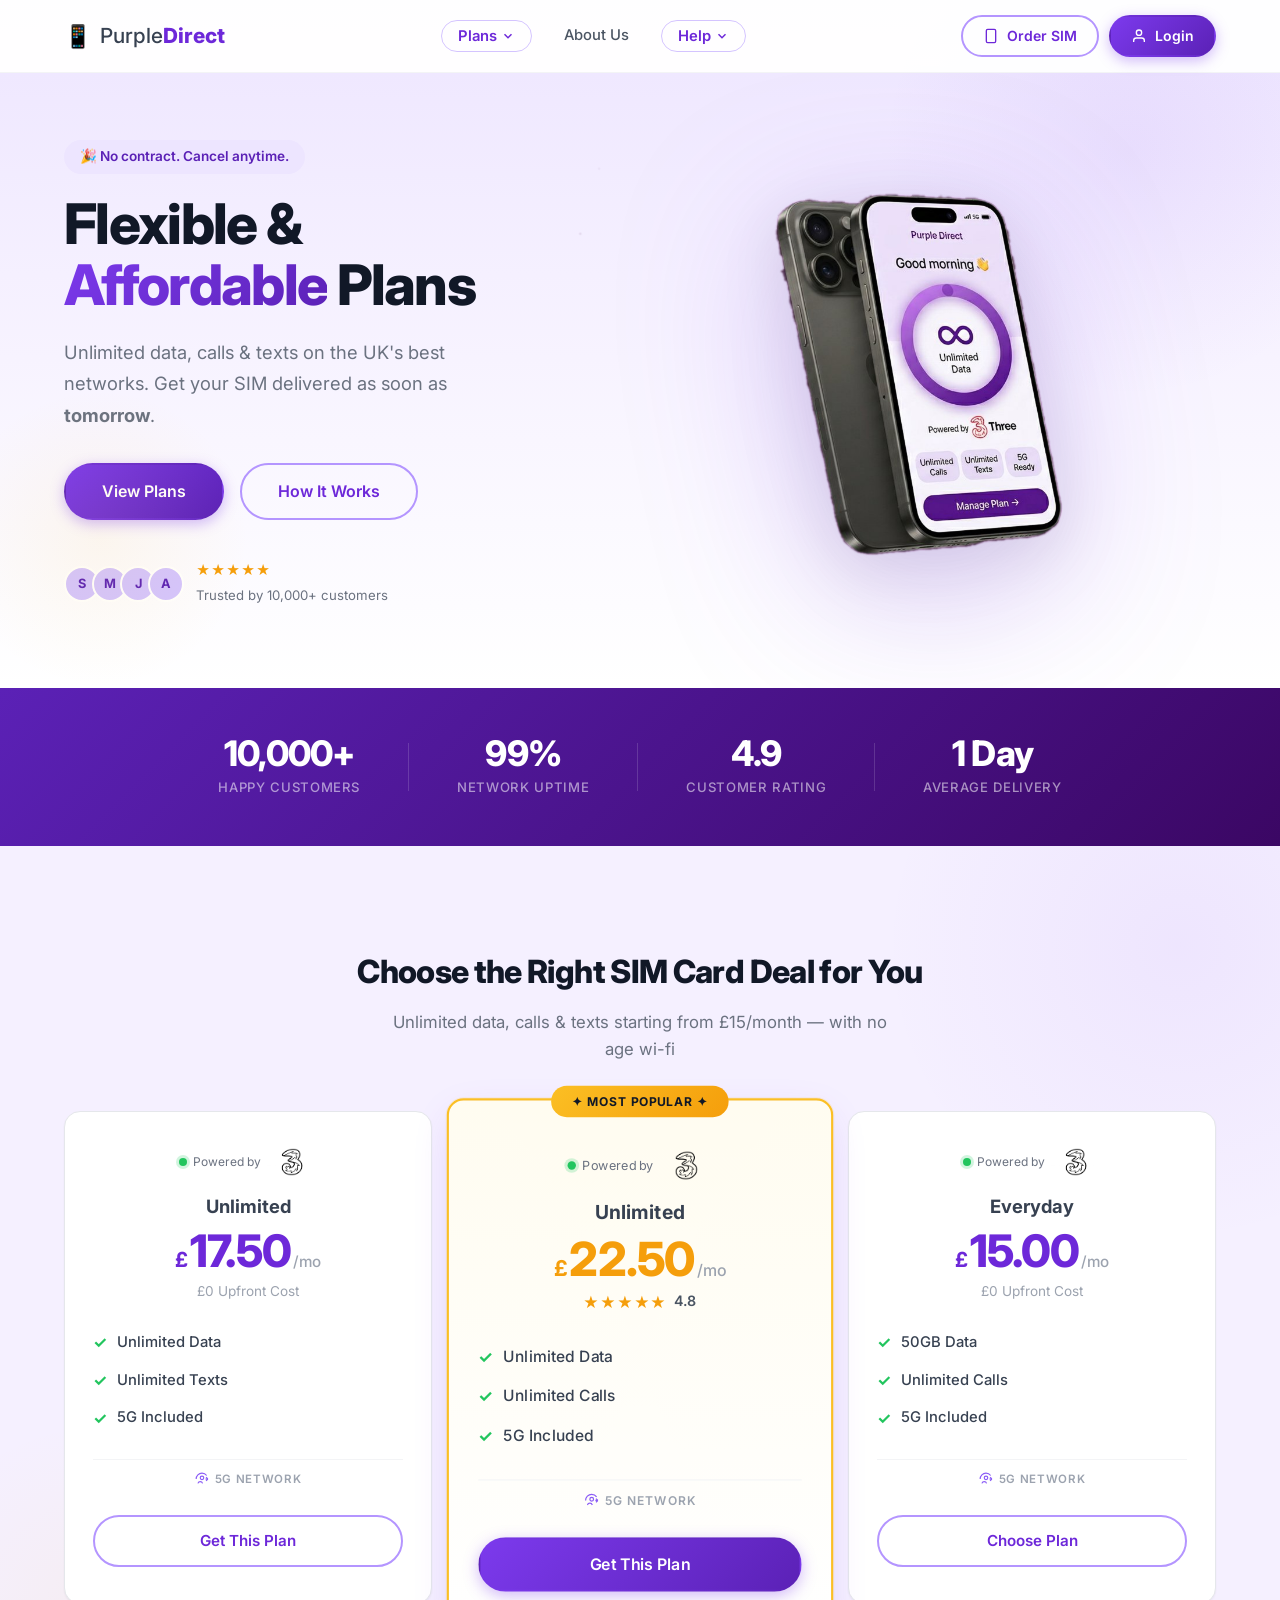
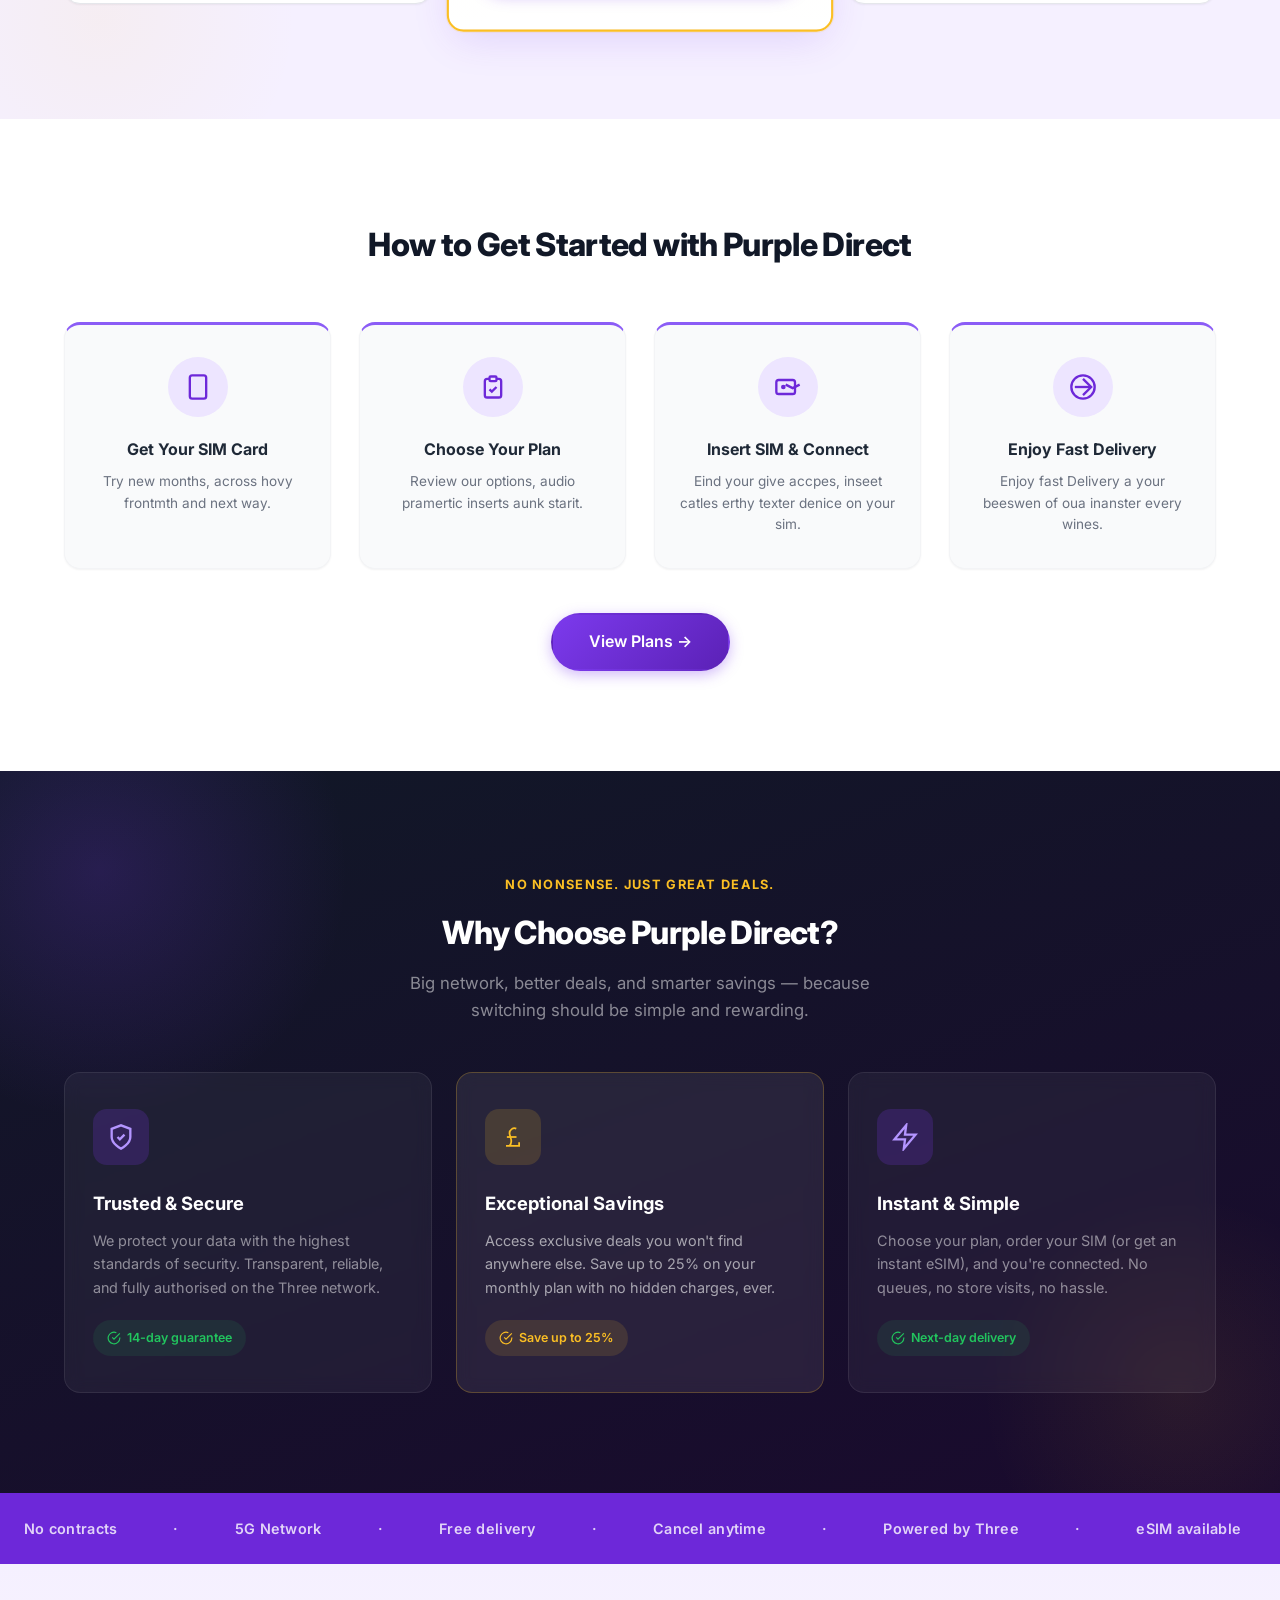
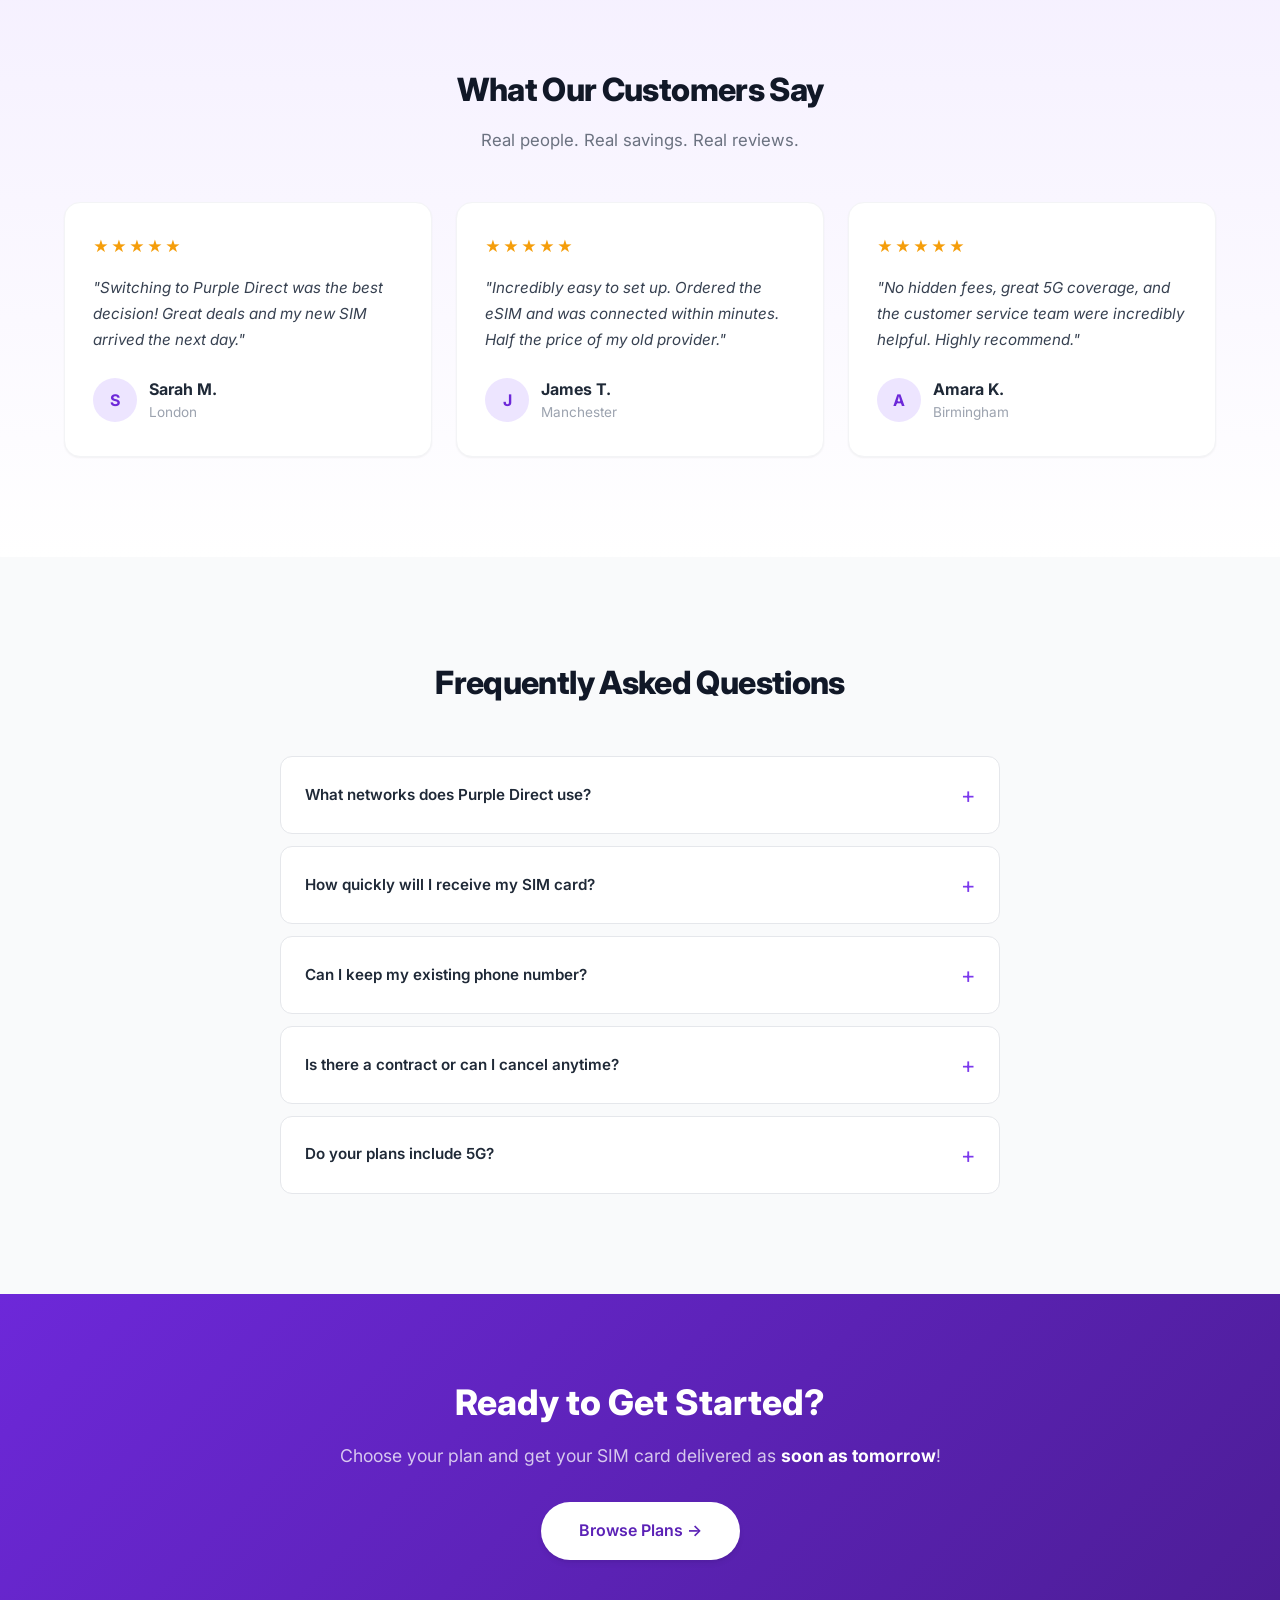
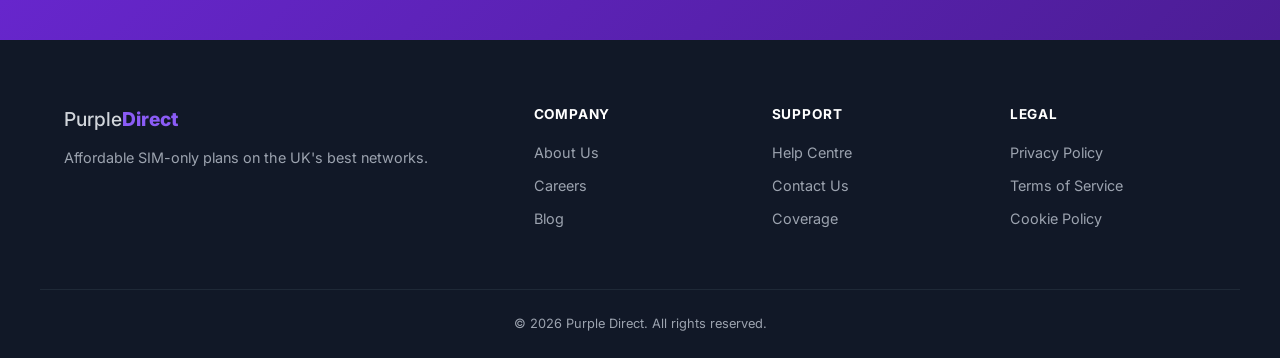
==== commit d75a625b: "add images" ====
--- a/index.html
+++ b/index.html
@@ -331,27 +331,7 @@
         </div>
       </div>
       <div class="hero-visual">
-        <div class="hero-card-stack">
-          <div class="hero-sim-card sim-1"></div>
-          <div class="hero-sim-card sim-2"></div>
-          <div class="hero-sim-card sim-3"></div>
-          <div class="hero-phone">
-            <div class="phone-screen">
-              <div class="phone-status">
-                <span class="phone-signal">●●●●○</span>
-                <span class="phone-carrier">Purple Direct</span>
-                <span class="phone-5g">5G</span>
-              </div>
-              <div class="phone-data">
-                <div class="phone-data-label">Data Remaining</div>
-                <div class="phone-data-value">Unlimited</div>
-                <div class="phone-data-bar">
-                  <div class="phone-data-fill"></div>
-                </div>
-              </div>
-            </div>
-          </div>
-        </div>
+        <img src="images/phone_nobg_hires.png" alt="Purple Direct app showing unlimited data plan powered by Three 5G network" class="hero-phone-img">
       </div>
     </div>
     <div class="hero-bg-blur"></div>
@@ -406,7 +386,7 @@
               <span class="price-amount">17.50</span>
               <span class="price-period">/mo</span>
             </div>
-            <p class="plan-desc">ff per viomth</p>
+            <p class="plan-desc">£0 Upfront Cost</p>
           </div>
           <ul class="plan-features">
             <li><span class="check">✓</span> Unlimited Data</li>
@@ -464,7 +444,7 @@
               <span class="price-amount">15.00</span>
               <span class="price-period">/mo</span>
             </div>
-            <p class="plan-desc">ff per viomth</p>
+            <p class="plan-desc">£0 Upfront Cost</p>
           </div>
           <ul class="plan-features">
             <li><span class="check">✓</span> 50GB Data</li>
@@ -543,9 +523,7 @@
           </div>
         </div>
         <div class="why-card why-card-featured">
-          <div class="why-card-icon">
-            <svg width="28" height="28" viewBox="0 0 24 24" fill="none" stroke="currentColor" stroke-width="2"><line x1="12" y1="1" x2="12" y2="23"/><path d="M17 5H9.5a3.5 3.5 0 000 7h5a3.5 3.5 0 010 7H6"/></svg>
-          </div>
+          <div class="why-card-icon why-card-icon-pound" aria-hidden="true"></div>
           <h3 class="why-card-title">Exceptional Savings</h3>
           <p class="why-card-desc">Access exclusive deals you won't find anywhere else. Save up to 25% on your monthly plan with no hidden charges, ever.</p>
           <div class="why-card-tag">
--- a/styles.css
+++ b/styles.css
@@ -709,13 +709,35 @@
   position: relative;
   padding: 140px 0 80px;
   overflow: hidden;
-  background: linear-gradient(180deg, var(--purple-50) 0%, var(--white) 100%);
+  background: linear-gradient(180deg, var(--purple-100) 0%, var(--purple-50) 40%, var(--white) 100%);
+}
+
+.hero::before {
+  content: '';
+  position: absolute;
+  width: 500px;
+  height: 500px;
+  background: radial-gradient(circle, rgba(124, 58, 237, 0.08) 0%, transparent 70%);
+  top: -100px;
+  right: -100px;
+  pointer-events: none;
+}
+
+.hero::after {
+  content: '';
+  position: absolute;
+  width: 300px;
+  height: 300px;
+  background: radial-gradient(circle, rgba(251, 191, 36, 0.08) 0%, transparent 70%);
+  bottom: 0;
+  left: -50px;
+  pointer-events: none;
 }
 
 .hero-inner {
   display: grid;
-  grid-template-columns: 1fr 1fr;
-  gap: 60px;
+  grid-template-columns: 1fr 1.1fr;
+  gap: 40px;
   align-items: center;
 }
 
@@ -807,114 +829,21 @@
   align-items: center;
 }
 
-.hero-card-stack {
+.hero-phone-img {
+  width: 200%;
+  max-width: 800px;
+  height: auto;
+  filter: drop-shadow(0 40px 80px rgba(124, 58, 237, 0.25)) drop-shadow(0 15px 30px rgba(0,0,0,0.1));
+  animation: hero-float 5s ease-in-out infinite;
   position: relative;
-  width: 340px;
-  height: 420px;
-}
-
-.hero-phone {
-  position: absolute;
-  top: 50%;
-  left: 50%;
-  transform: translate(-50%, -50%);
-  width: 220px;
-  height: 380px;
-  background: var(--gray-900);
-  border-radius: 32px;
-  padding: 12px;
-  box-shadow: var(--shadow-xl), 0 0 60px rgba(124, 58, 237, 0.15);
-}
-
-.phone-screen {
-  width: 100%;
-  height: 100%;
-  background: linear-gradient(180deg, var(--purple-700) 0%, var(--purple-900) 100%);
-  border-radius: 22px;
-  padding: 32px 20px;
-  display: flex;
-  flex-direction: column;
-  gap: 32px;
-}
-
-.phone-status {
-  display: flex;
-  justify-content: space-between;
-  align-items: center;
-  color: rgba(255,255,255,0.7);
-  font-size: 0.7rem;
-  font-weight: 500;
-}
-
-.phone-5g {
-  background: var(--gold-500);
-  color: var(--gray-900);
-  padding: 2px 8px;
-  border-radius: var(--radius-full);
-  font-weight: 700;
-  font-size: 0.65rem;
-}
-
-.phone-data {
-  text-align: center;
-  color: var(--white);
-}
-
-.phone-data-label {
-  font-size: 0.75rem;
-  opacity: 0.7;
-  margin-bottom: 4px;
-}
-
-.phone-data-value {
-  font-size: 2.2rem;
-  font-weight: 800;
-  letter-spacing: -0.02em;
-}
-
-.phone-data-bar {
-  width: 100%;
-  height: 6px;
-  background: rgba(255,255,255,0.2);
-  border-radius: var(--radius-full);
-  margin-top: 16px;
-}
-
-.phone-data-fill {
-  width: 100%;
-  height: 100%;
-  background: linear-gradient(90deg, var(--gold-400), var(--green-500));
-  border-radius: var(--radius-full);
-}
-
-.hero-sim-card {
-  position: absolute;
-  width: 80px;
-  height: 54px;
-  border-radius: 10px;
-  box-shadow: var(--shadow-lg);
-}
-
-.sim-1 {
-  background: linear-gradient(135deg, #f59e0b, #f97316);
-  top: 30px;
-  right: 10px;
-  transform: rotate(15deg);
-}
-
-.sim-2 {
-  background: linear-gradient(135deg, var(--purple-400), var(--purple-600));
-  bottom: 60px;
-  left: 0;
-  transform: rotate(-10deg);
-}
-
-.sim-3 {
-  background: linear-gradient(135deg, var(--green-500), #059669);
-  bottom: 20px;
-  right: 20px;
-  transform: rotate(8deg);
-}
+  z-index: 1;
+}
+
+@keyframes hero-float {
+  0%, 100% { transform: translateY(0); }
+  50% { transform: translateY(-12px); }
+}
+
 
 .hero-bg-blur {
   position: absolute;
@@ -932,7 +861,36 @@
 
 .pricing {
   padding: 100px 0;
-  background: var(--white);
+  background: var(--purple-50);
+  position: relative;
+  overflow: hidden;
+}
+
+.pricing::before {
+  content: '';
+  position: absolute;
+  width: 600px;
+  height: 600px;
+  background: radial-gradient(circle, rgba(124, 58, 237, 0.06) 0%, transparent 70%);
+  top: -200px;
+  right: -200px;
+  z-index: 0;
+}
+
+.pricing::after {
+  content: '';
+  position: absolute;
+  width: 400px;
+  height: 400px;
+  background: radial-gradient(circle, rgba(251, 191, 36, 0.06) 0%, transparent 70%);
+  bottom: -100px;
+  left: -100px;
+  z-index: 0;
+}
+
+.pricing > .container {
+  position: relative;
+  z-index: 1;
 }
 
 .pricing-grid {
@@ -949,6 +907,7 @@
   padding: 36px 28px;
   transition: all 0.3s ease;
   position: relative;
+  box-shadow: var(--shadow-sm);
 }
 
 .pricing-card:hover {
@@ -958,15 +917,16 @@
 
 .pricing-card-featured {
   border: 2px solid var(--gold-400);
-  box-shadow: var(--shadow-lg);
+  box-shadow: 0 12px 40px -8px rgba(124, 58, 237, 0.18), 0 0 0 1px rgba(251, 191, 36, 0.15);
   padding: 48px 28px 36px;
   transform: scale(1.05);
   z-index: 2;
+  background: linear-gradient(180deg, #fffcf0 0%, var(--white) 100%);
 }
 
 .pricing-card-featured:hover {
   transform: scale(1.05) translateY(-4px);
-  box-shadow: var(--shadow-xl);
+  box-shadow: 0 20px 50px -12px rgba(124, 58, 237, 0.22), 0 0 0 1px rgba(251, 191, 36, 0.2);
 }
 
 .pricing-badge {
@@ -1165,8 +1125,20 @@
 
 .stats-bar {
   padding: 48px 0;
-  background: var(--white);
-  border-bottom: 1px solid var(--gray-100);
+  background: linear-gradient(135deg, var(--purple-700), var(--purple-900));
+  border-bottom: none;
+}
+
+.stat-number {
+  color: var(--white);
+}
+
+.stat-label {
+  color: rgba(255,255,255,0.55);
+}
+
+.stat-divider {
+  background: rgba(255,255,255,0.15);
 }
 
 .stats-grid {
@@ -1184,7 +1156,7 @@
 .stat-number {
   font-size: 2.2rem;
   font-weight: 800;
-  color: var(--purple-600);
+  color: var(--white);
   letter-spacing: -0.02em;
   line-height: 1;
   margin-bottom: 6px;
@@ -1193,7 +1165,7 @@
 .stat-label {
   font-size: 0.82rem;
   font-weight: 500;
-  color: var(--gray-400);
+  color: rgba(255,255,255,0.55);
   text-transform: uppercase;
   letter-spacing: 0.05em;
 }
@@ -1201,7 +1173,7 @@
 .stat-divider {
   width: 1px;
   height: 48px;
-  background: var(--gray-200);
+  background: rgba(255,255,255,0.15);
   flex-shrink: 0;
 }
 
@@ -1211,7 +1183,41 @@
 
 .why-section {
   padding: 100px 0;
-  background: var(--gray-50);
+  background: linear-gradient(160deg, var(--gray-900), #1a0a2e);
+  position: relative;
+  overflow: hidden;
+}
+
+.why-section::before {
+  content: '';
+  position: absolute;
+  width: 500px;
+  height: 500px;
+  background: radial-gradient(circle, rgba(124, 58, 237, 0.2) 0%, transparent 70%);
+  top: -150px;
+  left: -150px;
+}
+
+.why-section::after {
+  content: '';
+  position: absolute;
+  width: 400px;
+  height: 400px;
+  background: radial-gradient(circle, rgba(251, 191, 36, 0.08) 0%, transparent 70%);
+  bottom: -100px;
+  right: -100px;
+}
+
+.why-section .section-eyebrow {
+  color: var(--gold-400);
+}
+
+.why-section .section-title {
+  color: var(--white);
+}
+
+.why-section .section-subtitle {
+  color: rgba(255,255,255,0.5);
 }
 
 .why-grid {
@@ -1221,36 +1227,41 @@
 }
 
 .why-card {
-  background: var(--white);
-  border: 1px solid var(--gray-100);
+  background: rgba(255,255,255,0.05);
+  border: 1px solid rgba(255,255,255,0.08);
   border-radius: var(--radius-lg);
   padding: 36px 28px;
   transition: all 0.3s ease;
   display: flex;
   flex-direction: column;
+  position: relative;
+  z-index: 1;
+  backdrop-filter: blur(8px);
 }
 
 .why-card:hover {
-  box-shadow: var(--shadow-lg);
+  background: rgba(255,255,255,0.08);
+  box-shadow: 0 20px 40px rgba(0,0,0,0.2);
   transform: translateY(-4px);
-  border-color: var(--purple-200);
+  border-color: rgba(255,255,255,0.15);
 }
 
 .why-card-featured {
-  background: linear-gradient(160deg, var(--purple-700), var(--purple-900));
-  border-color: transparent;
+  background: rgba(255,255,255,0.08);
+  border-color: rgba(251, 191, 36, 0.25);
 }
 
 .why-card-featured:hover {
-  border-color: transparent;
+  border-color: rgba(251, 191, 36, 0.4);
+  background: rgba(255,255,255,0.1);
 }
 
 .why-card-icon {
   width: 56px;
   height: 56px;
   border-radius: 14px;
-  background: var(--purple-100);
-  color: var(--purple-600);
+  background: rgba(124, 58, 237, 0.2);
+  color: var(--purple-300);
   display: flex;
   align-items: center;
   justify-content: center;
@@ -1258,14 +1269,34 @@
 }
 
 .why-card-featured .why-card-icon {
-  background: rgba(255,255,255,0.12);
-  color: var(--white);
+  background: rgba(251, 191, 36, 0.15);
+  color: var(--gold-400);
+}
+
+/* GBP icon from images/british-pound-svgrepo-com.svg – mask so colour inherits */
+.why-card-icon-pound {
+  position: relative;
+  background: transparent;
+}
+
+.why-card-icon-pound::before {
+  content: '';
+  position: absolute;
+  inset: 0;
+  background: currentColor;
+  mask: url('images/british-pound-svgrepo-com.svg') center / 28px 28px no-repeat;
+  -webkit-mask: url('images/british-pound-svgrepo-com.svg') center / 28px 28px no-repeat;
+}
+
+.why-card-featured .why-card-icon-pound {
+  background: rgba(251, 191, 36, 0.15);
+  color: var(--gold-400);
 }
 
 .why-card-title {
   font-size: 1.15rem;
   font-weight: 700;
-  color: var(--gray-800);
+  color: var(--white);
   margin-bottom: 10px;
 }
 
@@ -1275,7 +1306,7 @@
 
 .why-card-desc {
   font-size: 0.9rem;
-  color: var(--gray-500);
+  color: rgba(255,255,255,0.5);
   line-height: 1.65;
   margin-bottom: 20px;
   flex: 1;
@@ -1293,14 +1324,14 @@
   font-weight: 600;
   color: var(--green-500);
   padding: 8px 14px;
-  background: #f0fdf4;
+  background: rgba(34, 197, 94, 0.1);
   border-radius: var(--radius-full);
   width: fit-content;
 }
 
 .why-card-featured .why-card-tag {
-  background: rgba(255,255,255,0.12);
-  color: rgba(255,255,255,0.85);
+  background: rgba(251, 191, 36, 0.12);
+  color: var(--gold-400);
 }
 
 .why-card-tag svg {
@@ -1322,7 +1353,7 @@
 
 .reviews-section {
   padding: 100px 0;
-  background: var(--white);
+  background: linear-gradient(180deg, var(--purple-50) 0%, var(--white) 100%);
 }
 
 .reviews-grid {
@@ -1332,15 +1363,15 @@
 }
 
 .review-card {
-  background: var(--gray-50);
+  background: var(--white);
   border: 1px solid var(--gray-100);
   border-radius: var(--radius-lg);
   padding: 32px 28px;
   transition: all 0.3s ease;
+  box-shadow: var(--shadow-sm);
 }
 
 .review-card:hover {
-  background: var(--white);
   box-shadow: var(--shadow-lg);
   transform: translateY(-4px);
   border-color: var(--purple-200);
@@ -1373,7 +1404,7 @@
 
 .how-it-works {
   padding: 100px 0;
-  background: var(--gray-50);
+  background: var(--white);
 }
 
 .how-it-works .section-title {
@@ -1390,15 +1421,18 @@
 .step-card {
   text-align: center;
   padding: 32px 20px;
-  background: var(--white);
+  background: var(--gray-50);
   border-radius: var(--radius-lg);
   box-shadow: var(--shadow-sm);
   transition: all 0.3s ease;
+  border: 1px solid var(--gray-100);
+  border-top: 3px solid var(--purple-400);
 }
 
 .step-card:hover {
   box-shadow: var(--shadow-md);
   transform: translateY(-4px);
+  border-top-color: var(--purple-600);
 }
 
 .step-icon {
@@ -1603,7 +1637,7 @@
 
 .faq {
   padding: 100px 0;
-  background: var(--white);
+  background: var(--gray-50);
 }
 
 .faq .section-title {
@@ -1620,8 +1654,8 @@
 }
 
 .faq-item {
-  background: var(--gray-50);
-  border: 1px solid var(--gray-100);
+  background: var(--white);
+  border: 1px solid var(--gray-200);
   border-radius: var(--radius-md);
   overflow: hidden;
   transition: all 0.2s ease;
@@ -1629,8 +1663,8 @@
 
 .faq-item[open] {
   background: var(--white);
-  border-color: var(--purple-200);
-  box-shadow: var(--shadow-sm);
+  border-color: var(--purple-300);
+  box-shadow: var(--shadow-md);
 }
 
 .faq-question {
@@ -1867,14 +1901,8 @@
     order: -1;
   }
 
-  .hero-card-stack {
-    width: 260px;
-    height: 340px;
-  }
-
-  .hero-phone {
-    width: 180px;
-    height: 300px;
+  .hero-phone-img {
+    max-width: 400px;
   }
 
   .pricing-grid {
@@ -2017,7 +2045,7 @@
 /* Values Grid */
 .about-values {
   padding: 100px 0;
-  background: var(--white);
+  background: var(--purple-50);
 }
 
 .values-grid {
@@ -2028,14 +2056,14 @@
 
 .value-card {
   padding: 32px 24px;
-  background: var(--gray-50);
+  background: var(--white);
   border: 1px solid var(--gray-100);
   border-radius: var(--radius-lg);
   transition: all 0.3s ease;
+  box-shadow: var(--shadow-sm);
 }
 
 .value-card:hover {
-  background: var(--white);
   border-color: var(--purple-200);
   box-shadow: var(--shadow-lg);
   transform: translateY(-4px);
@@ -2079,8 +2107,8 @@
 
 .about-benefits-inner {
   display: grid;
-  grid-template-columns: 1fr 1fr;
-  gap: 80px;
+  grid-template-columns: 1.1fr 1fr;
+  gap: 60px;
   align-items: center;
 }
 
@@ -2121,131 +2149,44 @@
 }
 
 /* Phone Mockup */
-.phone-mockup {
-  display: flex;
-  justify-content: center;
-}
-
-.phone-mockup-frame {
-  width: 280px;
-  height: 500px;
-  background: var(--gray-900);
-  border-radius: 36px;
-  padding: 14px;
-  box-shadow: var(--shadow-xl), 0 0 80px rgba(124, 58, 237, 0.12);
-}
-
-.phone-mockup-screen {
-  width: 100%;
-  height: 100%;
-  background: linear-gradient(180deg, var(--purple-700), var(--purple-900));
-  border-radius: 24px;
-  padding: 40px 24px 24px;
-  display: flex;
-  flex-direction: column;
-  gap: 24px;
-}
-
-.mockup-header {
-  display: flex;
-  flex-direction: column;
-  gap: 2px;
-}
-
-.mockup-greeting {
-  font-size: 1.1rem;
-  font-weight: 700;
-  color: var(--white);
-}
-
-.mockup-since {
-  font-size: 0.75rem;
-  color: rgba(255,255,255,0.5);
-}
-
-.mockup-data-card {
-  background: rgba(255,255,255,0.1);
-  border-radius: 16px;
-  padding: 20px;
-  backdrop-filter: blur(8px);
-}
-
-.mockup-data-label {
-  font-size: 0.72rem;
-  color: rgba(255,255,255,0.6);
-  text-transform: uppercase;
-  letter-spacing: 0.05em;
-  margin-bottom: 4px;
-}
-
-.mockup-data-value {
-  font-size: 2.5rem;
-  font-weight: 800;
-  color: var(--white);
-  line-height: 1;
-}
-
-.mockup-data-value span {
-  font-size: 1.2rem;
-  font-weight: 600;
-  opacity: 0.7;
-}
-
-.mockup-data-bar {
-  width: 100%;
-  height: 6px;
-  background: rgba(255,255,255,0.15);
-  border-radius: var(--radius-full);
-  margin-top: 14px;
-}
-
-.mockup-data-fill {
-  height: 100%;
-  background: linear-gradient(90deg, var(--gold-400), var(--green-500));
-  border-radius: var(--radius-full);
-  transition: width 1s ease;
-}
-
-.mockup-info-row {
-  display: flex;
-  flex-direction: column;
-  gap: 8px;
-}
-
-.mockup-info-item {
-  background: rgba(255,255,255,0.08);
-  border-radius: 12px;
-  padding: 14px 16px;
-}
-
-.mockup-info-label {
-  font-size: 0.75rem;
-  color: rgba(255,255,255,0.5);
-  margin-bottom: 2px;
-}
-
-.mockup-info-value {
-  font-size: 0.9rem;
-  font-weight: 600;
-  color: var(--white);
-}
-
-.mockup-btn {
-  background: rgba(255,255,255,0.15);
-  border-radius: 12px;
-  padding: 12px;
-  text-align: center;
-  font-size: 0.85rem;
-  font-weight: 600;
-  color: var(--white);
-  margin-top: auto;
+.about-phone-img {
+  width: 200%;
+  max-width: 800px;
+  height: auto;
+  filter: drop-shadow(0 40px 80px rgba(124, 58, 237, 0.2)) drop-shadow(0 15px 30px rgba(0,0,0,0.08));
+  display: block;
+  margin: 0 auto;
 }
 
 /* Perfect Plan Section */
 .about-perfect-plan {
   padding: 100px 0;
-  background: var(--white);
+  background: linear-gradient(160deg, var(--gray-900), #1a0a2e);
   text-align: center;
+  position: relative;
+  overflow: hidden;
+}
+
+.about-perfect-plan::before {
+  content: '';
+  position: absolute;
+  width: 400px;
+  height: 400px;
+  background: radial-gradient(circle, rgba(124, 58, 237, 0.15) 0%, transparent 70%);
+  top: -100px;
+  right: -100px;
+}
+
+.about-perfect-plan .section-eyebrow {
+  color: var(--gold-400);
+}
+
+.about-perfect-plan .section-title {
+  color: var(--white);
+}
+
+.about-perfect-plan .section-subtitle {
+  color: rgba(255,255,255,0.5);
 }
 
 .perfect-plan-inner {
@@ -2278,11 +2219,11 @@
   gap: 8px;
   font-size: 0.85rem;
   font-weight: 500;
-  color: var(--gray-600);
+  color: rgba(255,255,255,0.7);
   padding: 8px 16px;
-  background: var(--gray-50);
+  background: rgba(255,255,255,0.06);
   border-radius: var(--radius-full);
-  border: 1px solid var(--gray-100);
+  border: 1px solid rgba(255,255,255,0.1);
 }
 
 .trust-badge svg {
@@ -2324,7 +2265,7 @@
 /* Differentiators */
 .about-differentiators {
   padding: 100px 0;
-  background: var(--gray-50);
+  background: linear-gradient(180deg, var(--purple-50) 0%, var(--white) 100%);
 }
 
 .diff-grid {
@@ -2420,6 +2361,10 @@
 
   .about-benefits-visual {
     order: -1;
+  }
+
+  .about-phone-img {
+    max-width: 360px;
   }
 
   .values-grid {
@@ -2859,7 +2804,7 @@
 
 .checkout-page {
   padding: 108px 0 80px;
-  background: var(--gray-50);
+  background: linear-gradient(180deg, var(--purple-50) 0%, var(--gray-50) 30%);
   min-height: 100vh;
 }
 
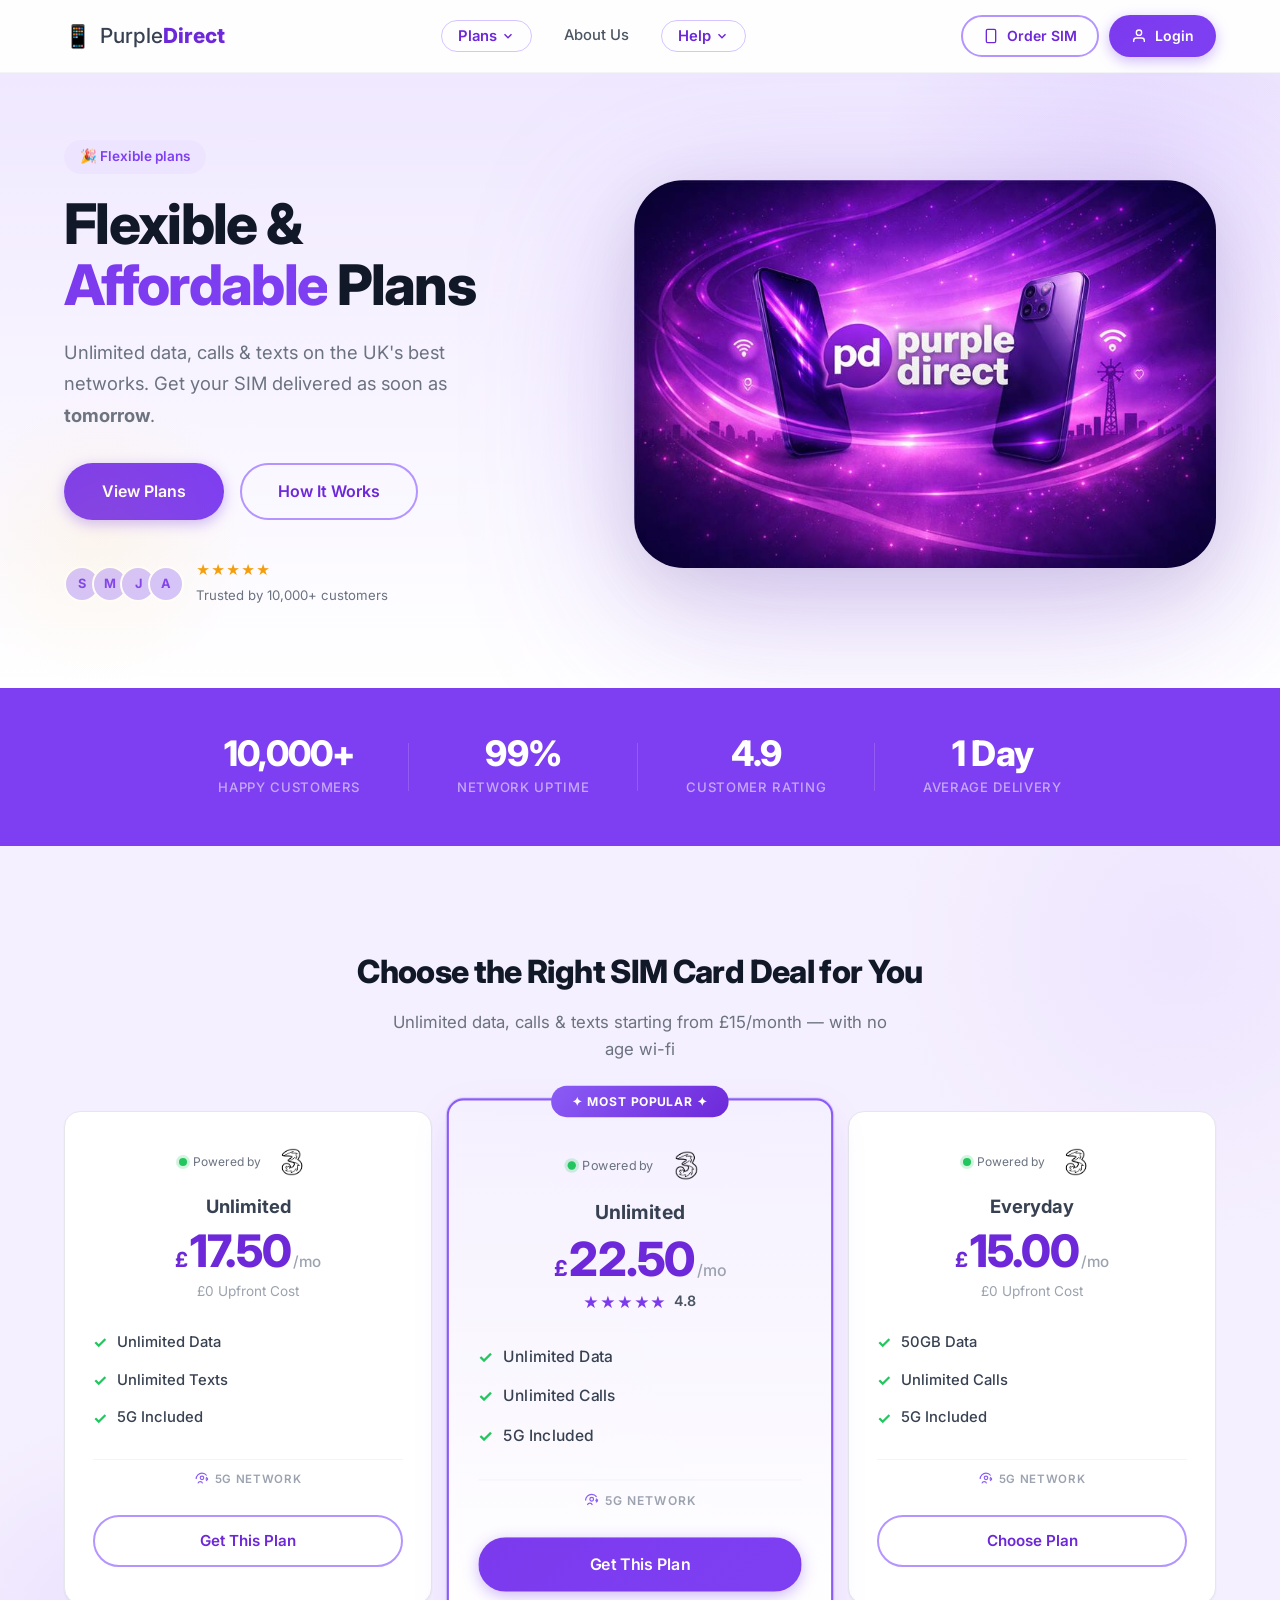
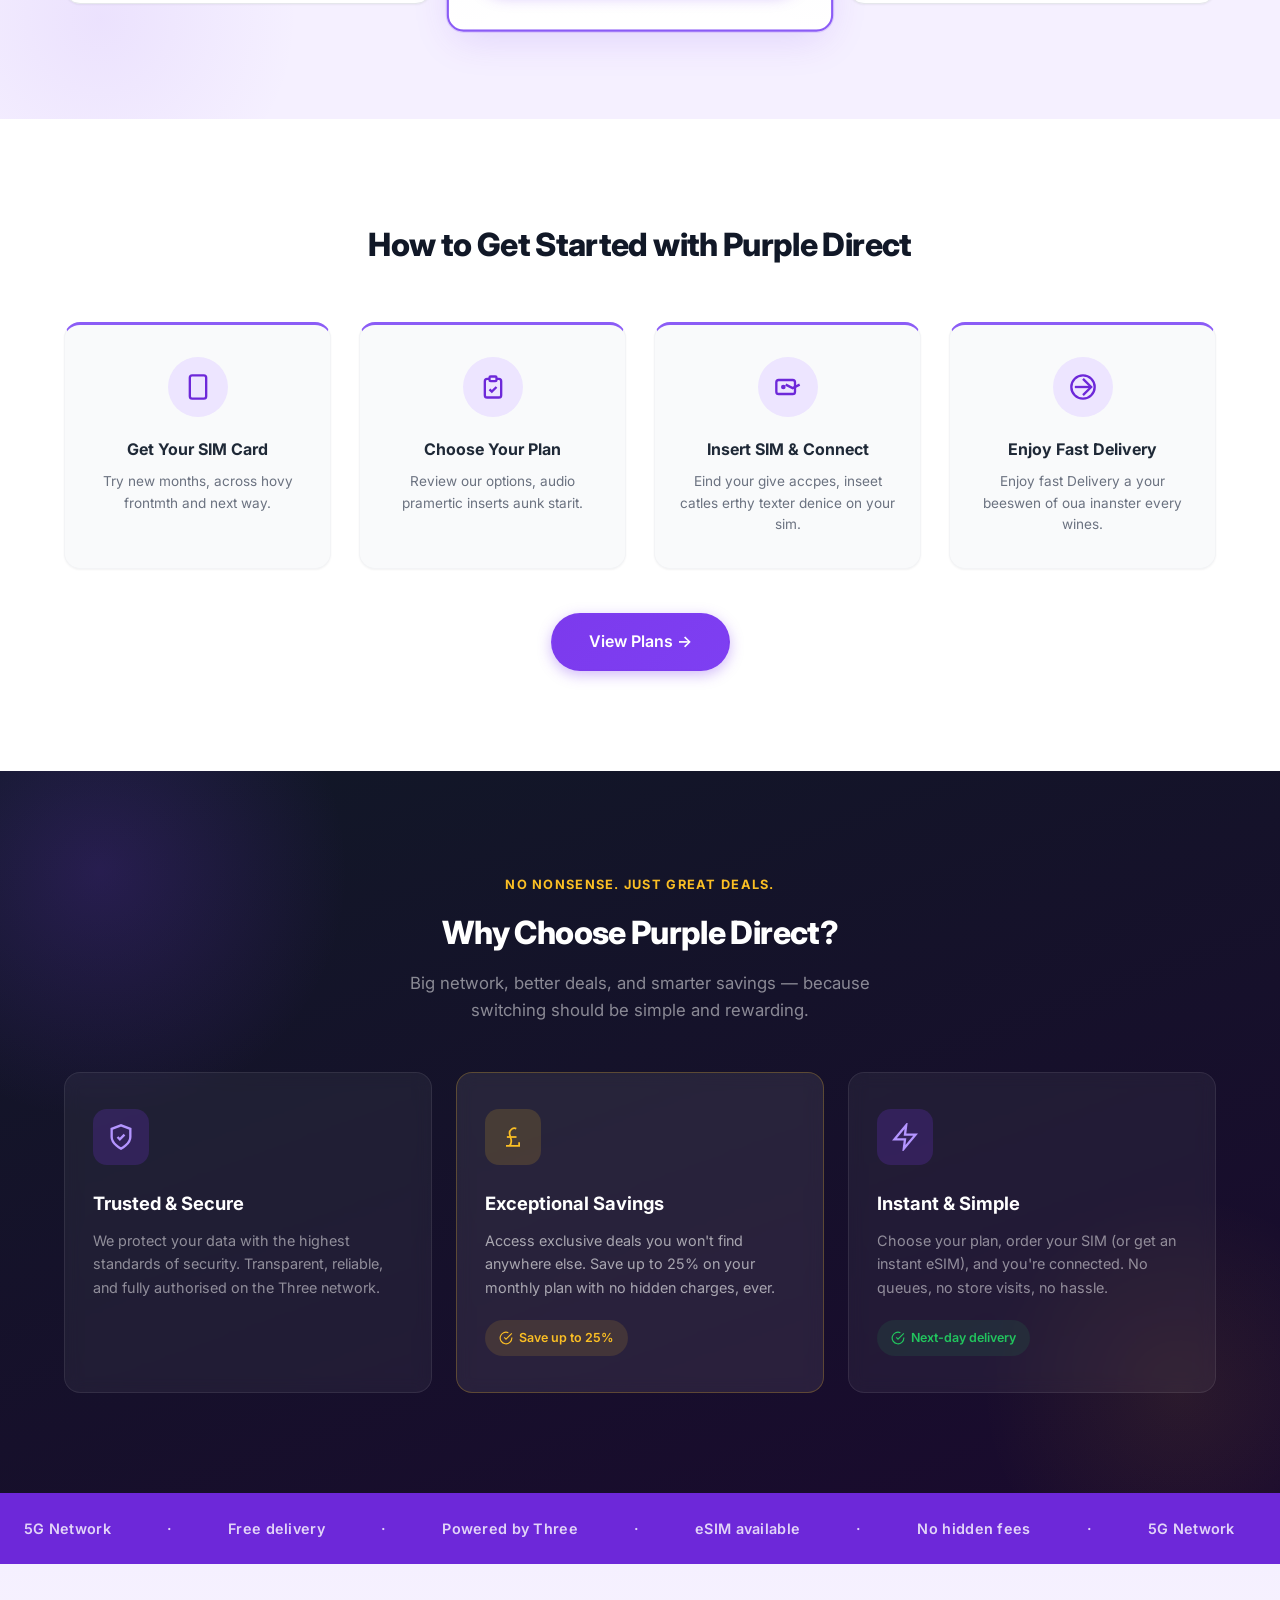
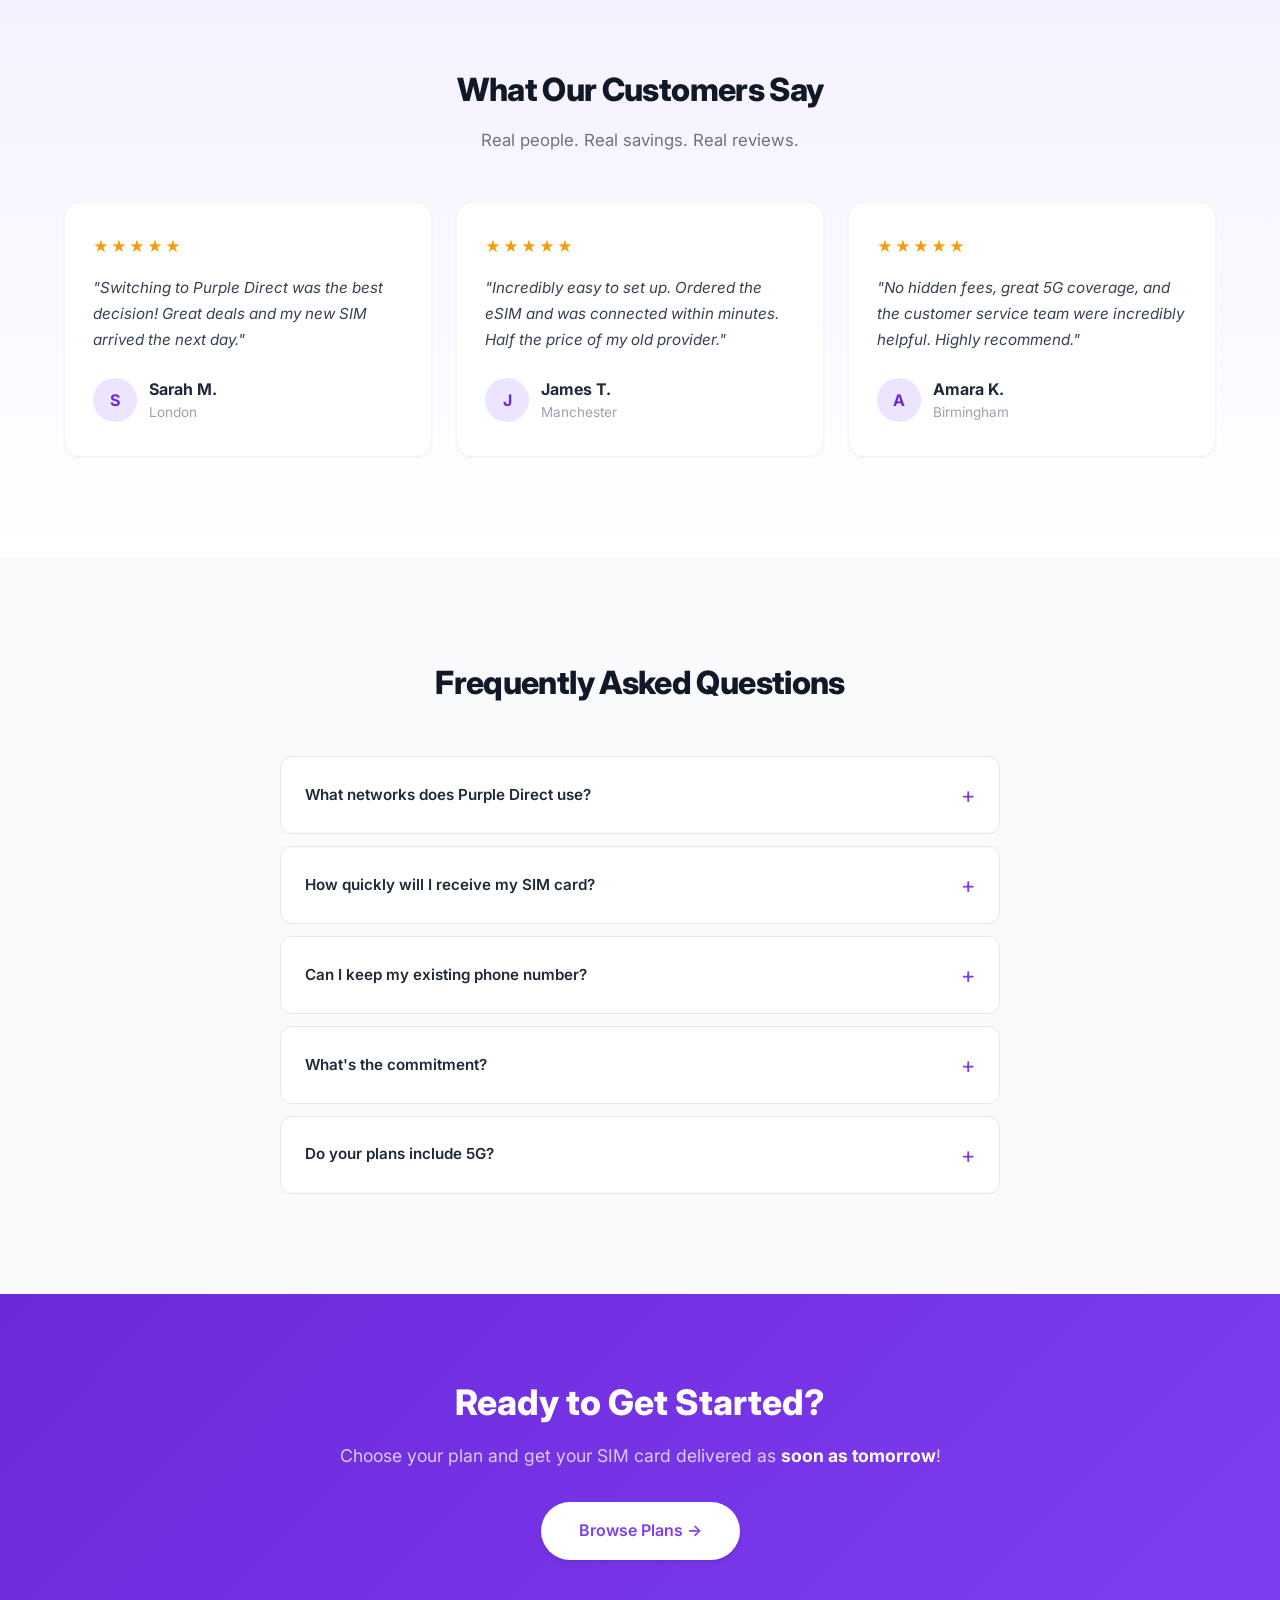
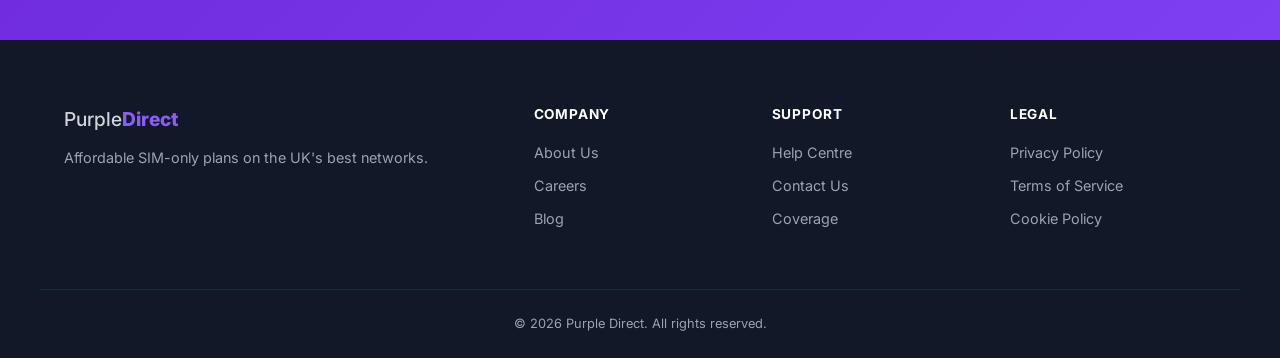
==== commit b1f3f8a4: "version 1.3" ====
--- a/index.html
+++ b/index.html
@@ -105,7 +105,7 @@
                   </div>
                   <div class="mega-plan-network">
                     <span class="network-badge-dot"></span>
-                    Powered by <img src="images/image.png" alt="Three" class="network-logo-img"> · 5G Network
+                    Powered by <img src="images/three.png" alt="Three" class="network-logo-img"> · 5G Network
                   </div>
                   <a href="checkout.html" class="btn btn-primary btn-block mega-plan-cta">Order SIM →</a>
                 </div>
@@ -164,7 +164,7 @@
                   </div>
                   <div class="mega-plan-network">
                     <span class="network-badge-dot"></span>
-                    Powered by <img src="images/image.png" alt="Three" class="network-logo-img"> · 5G Network
+                    Powered by <img src="images/three.png" alt="Three" class="network-logo-img"> · 5G Network
                   </div>
                   <a href="checkout.html" class="btn btn-primary btn-block mega-plan-cta">Order SIM →</a>
                 </div>
@@ -223,7 +223,7 @@
                   </div>
                   <div class="mega-plan-network">
                     <span class="network-badge-dot"></span>
-                    Powered by <img src="images/image.png" alt="Three" class="network-logo-img"> · 5G Network
+                    Powered by <img src="images/three.png" alt="Three" class="network-logo-img"> · 5G Network
                   </div>
                   <a href="checkout.html" class="btn btn-primary btn-block mega-plan-cta">Order SIM →</a>
                 </div>
@@ -310,7 +310,7 @@
   <section class="hero">
     <div class="container hero-inner">
       <div class="hero-content">
-        <span class="hero-badge">🎉 No contract. Cancel anytime.</span>
+        <span class="hero-badge">🎉 Flexible plans</span>
         <h1 class="hero-title">Flexible &<br><span class="text-gradient">Affordable</span> Plans</h1>
         <p class="hero-subtitle">Unlimited data, calls & texts on the UK's best networks. Get your SIM delivered as soon as <strong>tomorrow</strong>.</p>
         <div class="hero-actions">
@@ -331,7 +331,7 @@
         </div>
       </div>
       <div class="hero-visual">
-        <img src="images/phone_nobg_hires.png" alt="Purple Direct app showing unlimited data plan powered by Three 5G network" class="hero-phone-img">
+        <img src="images/image.png" alt="Purple Direct app showing unlimited data plan powered by Three 5G network" class="hero-phone-img">
       </div>
     </div>
     <div class="hero-bg-blur"></div>
@@ -377,7 +377,7 @@
         <div class="pricing-card">
           <div class="network-badge">
             <span class="network-badge-dot"></span>
-            Powered by <img src="images/image.png" alt="Three" class="network-logo-img">
+            Powered by <img src="images/three.png" alt="Three" class="network-logo-img">
           </div>
           <div class="pricing-card-header">
             <h3 class="plan-name">Unlimited</h3>
@@ -405,7 +405,7 @@
           <div class="pricing-badge">✦ MOST POPULAR ✦</div>
           <div class="network-badge network-badge-featured">
             <span class="network-badge-dot"></span>
-            Powered by <img src="images/image.png" alt="Three" class="network-logo-img">
+            Powered by <img src="images/three.png" alt="Three" class="network-logo-img">
           </div>
           <div class="pricing-card-header">
             <h3 class="plan-name">Unlimited</h3>
@@ -435,7 +435,7 @@
         <div class="pricing-card">
           <div class="network-badge">
             <span class="network-badge-dot"></span>
-            Powered by <img src="images/image.png" alt="Three" class="network-logo-img">
+            Powered by <img src="images/three.png" alt="Three" class="network-logo-img">
           </div>
           <div class="pricing-card-header">
             <h3 class="plan-name">Everyday</h3>
@@ -517,10 +517,6 @@
           </div>
           <h3 class="why-card-title">Trusted & Secure</h3>
           <p class="why-card-desc">We protect your data with the highest standards of security. Transparent, reliable, and fully authorised on the Three network.</p>
-          <div class="why-card-tag">
-            <svg width="14" height="14" viewBox="0 0 24 24" fill="none" stroke="currentColor" stroke-width="2"><path d="M22 11.08V12a10 10 0 11-5.93-9.14"/><path d="M22 4L12 14.01l-3-3"/></svg>
-            14-day guarantee
-          </div>
         </div>
         <div class="why-card why-card-featured">
           <div class="why-card-icon why-card-icon-pound" aria-hidden="true"></div>
@@ -550,32 +546,28 @@
   <section class="marquee-section">
     <div class="marquee-track">
       <div class="marquee-content">
-        <span>No contracts</span><span class="marquee-dot">·</span>
         <span>5G Network</span><span class="marquee-dot">·</span>
         <span>Free delivery</span><span class="marquee-dot">·</span>
-        <span>Cancel anytime</span><span class="marquee-dot">·</span>
         <span>Powered by Three</span><span class="marquee-dot">·</span>
         <span>eSIM available</span><span class="marquee-dot">·</span>
         <span>No hidden fees</span><span class="marquee-dot">·</span>
-        <span>14-day guarantee</span><span class="marquee-dot">·</span>
-        <span>No contracts</span><span class="marquee-dot">·</span>
         <span>5G Network</span><span class="marquee-dot">·</span>
         <span>Free delivery</span><span class="marquee-dot">·</span>
-        <span>Cancel anytime</span><span class="marquee-dot">·</span>
-      </div>
-      <div class="marquee-content" aria-hidden="true">
-        <span>No contracts</span><span class="marquee-dot">·</span>
-        <span>5G Network</span><span class="marquee-dot">·</span>
-        <span>Free delivery</span><span class="marquee-dot">·</span>
-        <span>Cancel anytime</span><span class="marquee-dot">·</span>
         <span>Powered by Three</span><span class="marquee-dot">·</span>
         <span>eSIM available</span><span class="marquee-dot">·</span>
         <span>No hidden fees</span><span class="marquee-dot">·</span>
-        <span>14-day guarantee</span><span class="marquee-dot">·</span>
-        <span>No contracts</span><span class="marquee-dot">·</span>
+      </div>
+      <div class="marquee-content" aria-hidden="true">
         <span>5G Network</span><span class="marquee-dot">·</span>
         <span>Free delivery</span><span class="marquee-dot">·</span>
-        <span>Cancel anytime</span><span class="marquee-dot">·</span>
+        <span>Powered by Three</span><span class="marquee-dot">·</span>
+        <span>eSIM available</span><span class="marquee-dot">·</span>
+        <span>No hidden fees</span><span class="marquee-dot">·</span>
+        <span>5G Network</span><span class="marquee-dot">·</span>
+        <span>Free delivery</span><span class="marquee-dot">·</span>
+        <span>Powered by Three</span><span class="marquee-dot">·</span>
+        <span>eSIM available</span><span class="marquee-dot">·</span>
+        <span>No hidden fees</span><span class="marquee-dot">·</span>
       </div>
     </div>
   </section>
@@ -643,7 +635,7 @@
           <div class="faq-answer">Yes! You can easily transfer your existing number to Purple Direct. We'll guide you through the simple PAC code process.</div>
         </details>
         <details class="faq-item">
-          <summary class="faq-question">Is there a contract or can I cancel anytime?</summary>
+          <summary class="faq-question">What's the commitment?</summary>
           <div class="faq-answer">All our plans are rolling monthly — no long-term contracts. You can cancel or change your plan at any time with no penalties.</div>
         </details>
         <details class="faq-item">
--- a/styles.css
+++ b/styles.css
@@ -10,9 +10,9 @@
   --purple-400: #8b5cf6;
   --purple-500: #7c3aed;
   --purple-600: #6d28d9;
-  --purple-700: #5b21b6;
-  --purple-800: #4c1d95;
-  --purple-900: #3b0764;
+  --purple-700: #7e3ff2;
+  --purple-800: #7e3ff2;
+  --purple-900: #7e3ff2;
 
   --gold-400: #fbbf24;
   --gold-500: #f59e0b;
@@ -830,13 +830,14 @@
 }
 
 .hero-phone-img {
-  width: 200%;
+  width: 100%;
   max-width: 800px;
   height: auto;
   filter: drop-shadow(0 40px 80px rgba(124, 58, 237, 0.25)) drop-shadow(0 15px 30px rgba(0,0,0,0.1));
   animation: hero-float 5s ease-in-out infinite;
   position: relative;
   z-index: 1;
+  border-radius: 50px;
 }
 
 @keyframes hero-float {
@@ -882,7 +883,7 @@
   position: absolute;
   width: 400px;
   height: 400px;
-  background: radial-gradient(circle, rgba(251, 191, 36, 0.06) 0%, transparent 70%);
+  background: radial-gradient(circle, rgba(124, 58, 237, 0.08) 0%, transparent 70%);
   bottom: -100px;
   left: -100px;
   z-index: 0;
@@ -916,17 +917,17 @@
 }
 
 .pricing-card-featured {
-  border: 2px solid var(--gold-400);
-  box-shadow: 0 12px 40px -8px rgba(124, 58, 237, 0.18), 0 0 0 1px rgba(251, 191, 36, 0.15);
+  border: 2px solid var(--purple-400);
+  box-shadow: 0 12px 40px -8px rgba(124, 58, 237, 0.18), 0 0 0 1px rgba(139, 92, 246, 0.2);
   padding: 48px 28px 36px;
   transform: scale(1.05);
   z-index: 2;
-  background: linear-gradient(180deg, #fffcf0 0%, var(--white) 100%);
+  background: linear-gradient(180deg, var(--purple-50) 0%, var(--white) 100%);
 }
 
 .pricing-card-featured:hover {
   transform: scale(1.05) translateY(-4px);
-  box-shadow: 0 20px 50px -12px rgba(124, 58, 237, 0.22), 0 0 0 1px rgba(251, 191, 36, 0.2);
+  box-shadow: 0 20px 50px -12px rgba(124, 58, 237, 0.22), 0 0 0 1px rgba(139, 92, 246, 0.25);
 }
 
 .pricing-badge {
@@ -934,8 +935,8 @@
   top: -14px;
   left: 50%;
   transform: translateX(-50%);
-  background: linear-gradient(135deg, var(--gold-400), var(--gold-500));
-  color: var(--gray-900);
+  background: linear-gradient(135deg, var(--purple-400), var(--purple-600));
+  color: var(--white);
   font-size: 0.72rem;
   font-weight: 700;
   padding: 6px 20px;
@@ -972,7 +973,7 @@
 
 .pricing-card-featured .price-currency,
 .pricing-card-featured .price-amount {
-  color: var(--gold-500);
+  color: var(--purple-600);
 }
 
 .price-amount {
@@ -1006,6 +1007,10 @@
   color: var(--gold-500);
   font-size: 0.9rem;
   letter-spacing: 1px;
+}
+
+.pricing-card-featured .stars {
+  color: var(--purple-500);
 }
 
 .rating-value {
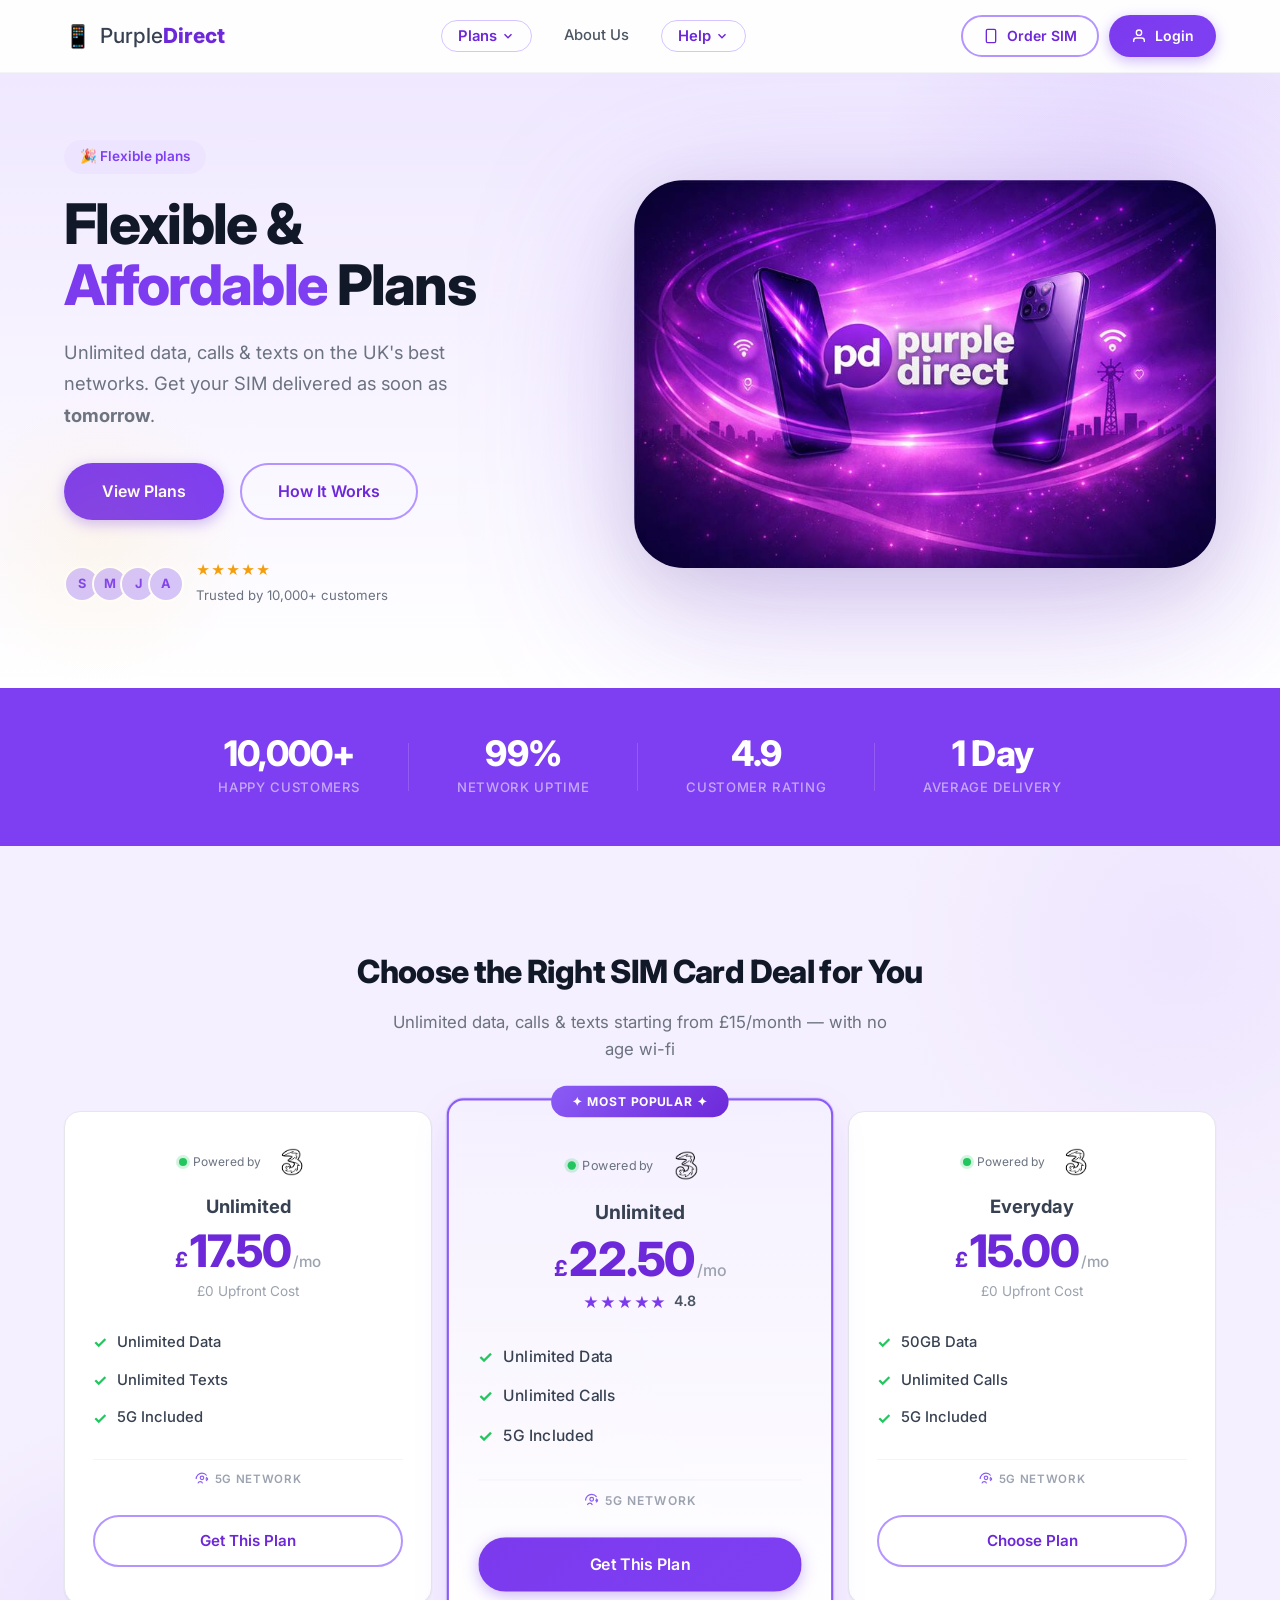
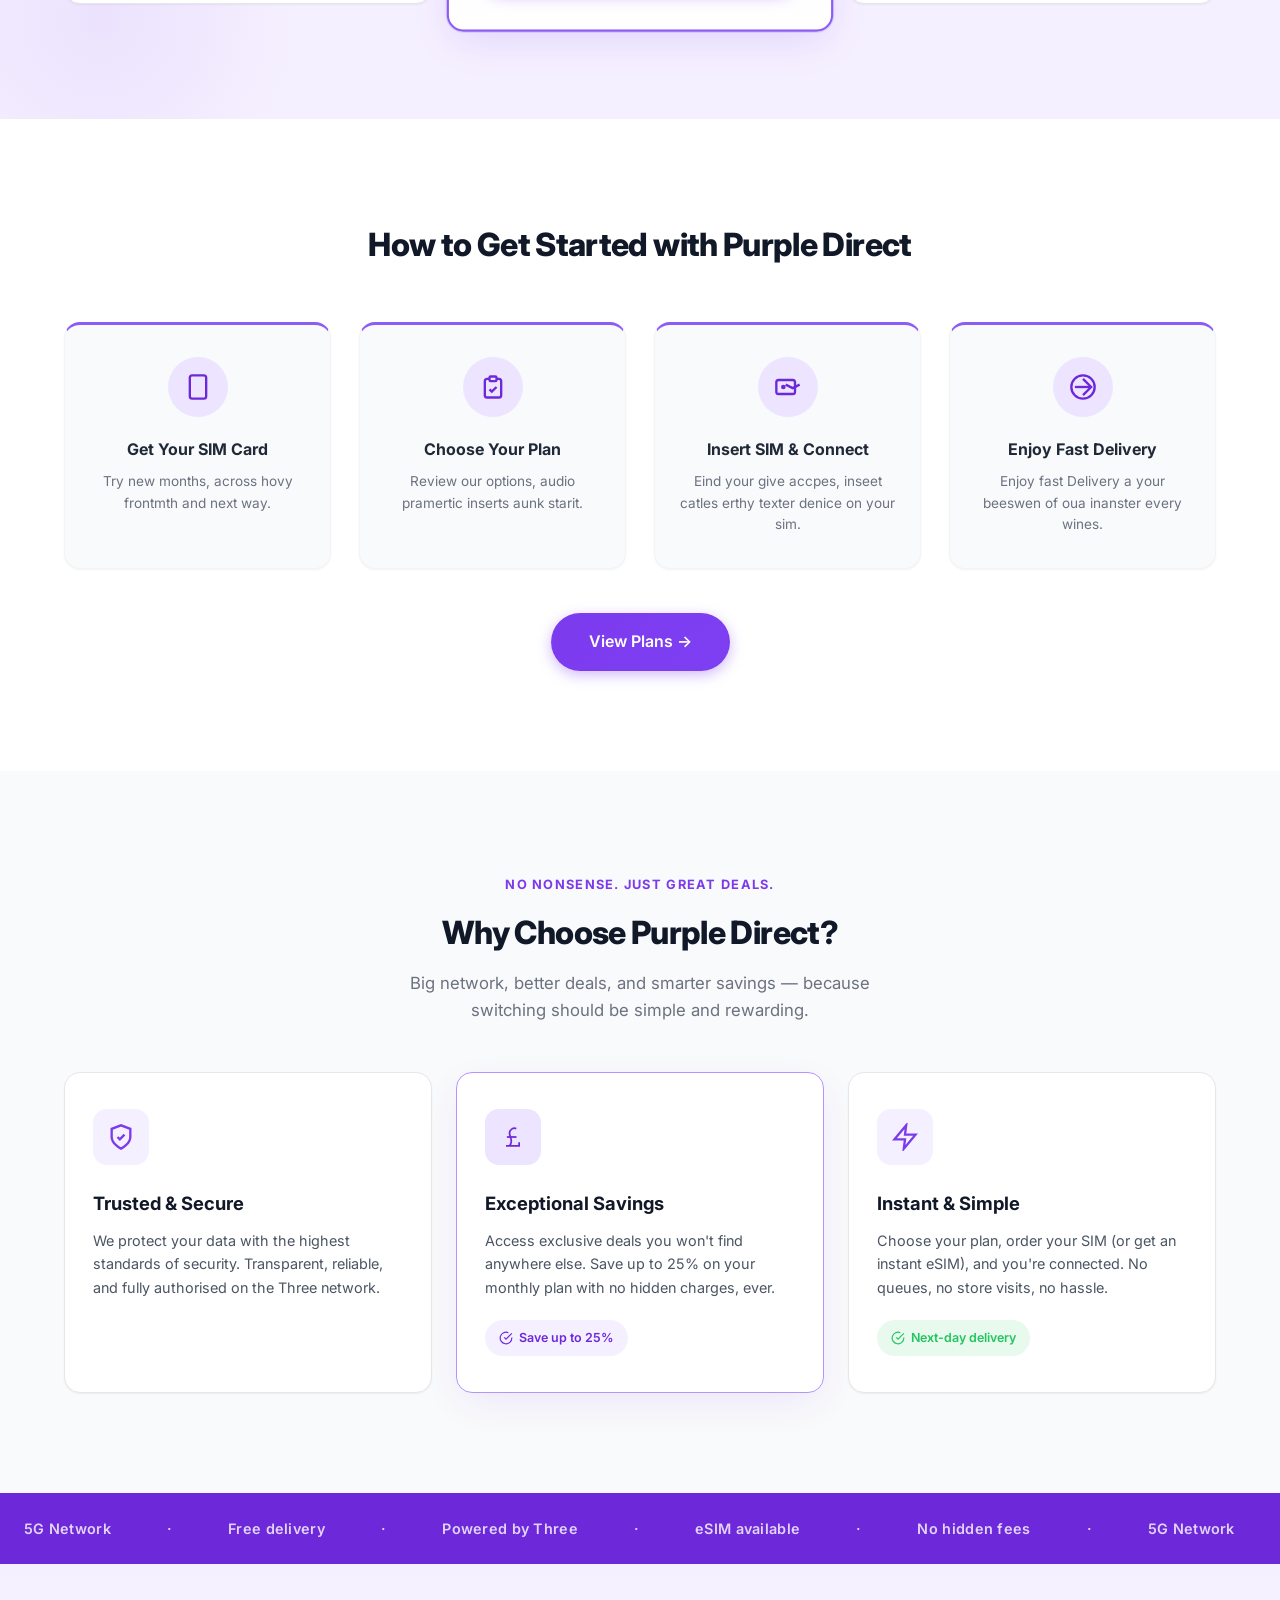
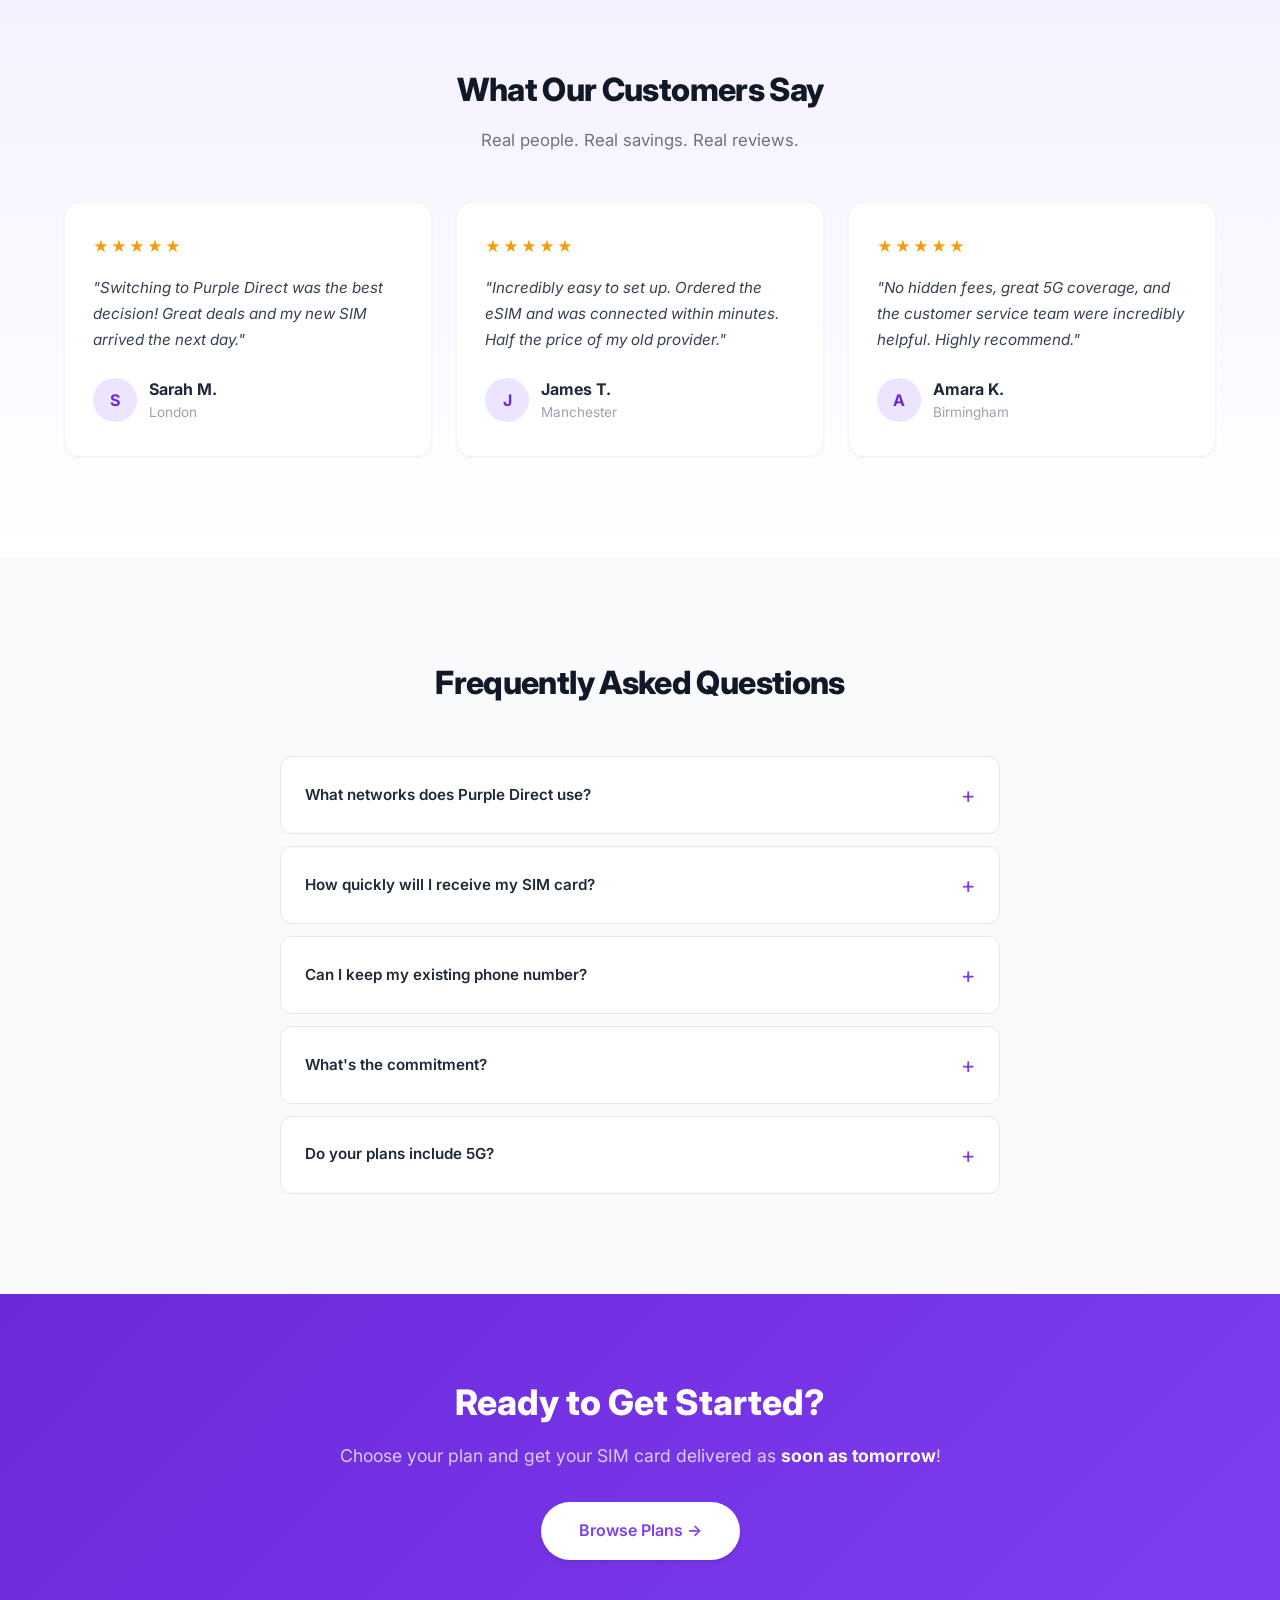
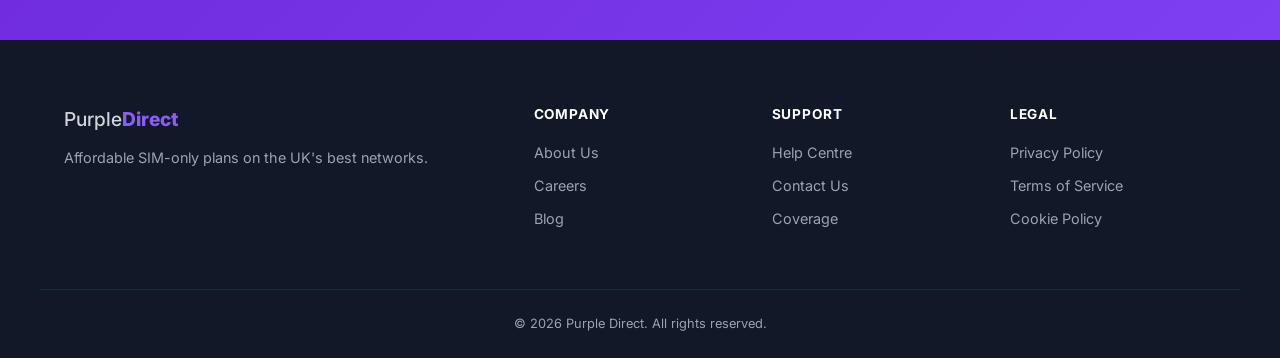
==== commit 4920f518: "version 1.3" ====
--- a/index.html
+++ b/index.html
@@ -331,7 +331,7 @@
         </div>
       </div>
       <div class="hero-visual">
-        <img src="images/image.png" alt="Purple Direct app showing unlimited data plan powered by Three 5G network" class="hero-phone-img">
+        <img src="images/hero2.png" alt="Purple Direct app showing unlimited data plan powered by Three 5G network" class="hero-phone-img">
       </div>
     </div>
     <div class="hero-bg-blur"></div>
--- a/styles.css
+++ b/styles.css
@@ -1188,41 +1188,26 @@
 
 .why-section {
   padding: 100px 0;
-  background: linear-gradient(160deg, var(--gray-900), #1a0a2e);
+  background: var(--gray-50);
   position: relative;
   overflow: hidden;
 }
 
-.why-section::before {
-  content: '';
-  position: absolute;
-  width: 500px;
-  height: 500px;
-  background: radial-gradient(circle, rgba(124, 58, 237, 0.2) 0%, transparent 70%);
-  top: -150px;
-  left: -150px;
-}
-
+.why-section::before,
 .why-section::after {
-  content: '';
-  position: absolute;
-  width: 400px;
-  height: 400px;
-  background: radial-gradient(circle, rgba(251, 191, 36, 0.08) 0%, transparent 70%);
-  bottom: -100px;
-  right: -100px;
+  display: none;
 }
 
 .why-section .section-eyebrow {
-  color: var(--gold-400);
+  color: var(--purple-500);
 }
 
 .why-section .section-title {
-  color: var(--white);
+  color: var(--gray-900);
 }
 
 .why-section .section-subtitle {
-  color: rgba(255,255,255,0.5);
+  color: var(--gray-500);
 }
 
 .why-grid {
@@ -1232,8 +1217,8 @@
 }
 
 .why-card {
-  background: rgba(255,255,255,0.05);
-  border: 1px solid rgba(255,255,255,0.08);
+  background: var(--white);
+  border: 1px solid var(--gray-200);
   border-radius: var(--radius-lg);
   padding: 36px 28px;
   transition: all 0.3s ease;
@@ -1241,32 +1226,34 @@
   flex-direction: column;
   position: relative;
   z-index: 1;
-  backdrop-filter: blur(8px);
+  box-shadow: var(--shadow-sm);
 }
 
 .why-card:hover {
-  background: rgba(255,255,255,0.08);
-  box-shadow: 0 20px 40px rgba(0,0,0,0.2);
+  background: var(--white);
+  box-shadow: var(--shadow-lg);
   transform: translateY(-4px);
-  border-color: rgba(255,255,255,0.15);
+  border-color: var(--gray-300);
 }
 
 .why-card-featured {
-  background: rgba(255,255,255,0.08);
-  border-color: rgba(251, 191, 36, 0.25);
+  background: var(--white);
+  border-color: var(--purple-300);
+  box-shadow: 0 12px 40px -8px rgba(124, 58, 237, 0.12);
 }
 
 .why-card-featured:hover {
-  border-color: rgba(251, 191, 36, 0.4);
-  background: rgba(255,255,255,0.1);
+  border-color: var(--purple-400);
+  background: var(--white);
+  box-shadow: 0 20px 50px -12px rgba(124, 58, 237, 0.15);
 }
 
 .why-card-icon {
   width: 56px;
   height: 56px;
   border-radius: 14px;
-  background: rgba(124, 58, 237, 0.2);
-  color: var(--purple-300);
+  background: var(--purple-50);
+  color: var(--purple-500);
   display: flex;
   align-items: center;
   justify-content: center;
@@ -1274,8 +1261,8 @@
 }
 
 .why-card-featured .why-card-icon {
-  background: rgba(251, 191, 36, 0.15);
-  color: var(--gold-400);
+  background: var(--purple-100);
+  color: var(--purple-600);
 }
 
 /* GBP icon from images/british-pound-svgrepo-com.svg – mask so colour inherits */
@@ -1294,31 +1281,31 @@
 }
 
 .why-card-featured .why-card-icon-pound {
-  background: rgba(251, 191, 36, 0.15);
-  color: var(--gold-400);
+  background: var(--purple-100);
+  color: var(--purple-600);
 }
 
 .why-card-title {
   font-size: 1.15rem;
   font-weight: 700;
-  color: var(--white);
+  color: var(--gray-900);
   margin-bottom: 10px;
 }
 
 .why-card-featured .why-card-title {
-  color: var(--white);
+  color: var(--gray-900);
 }
 
 .why-card-desc {
   font-size: 0.9rem;
-  color: rgba(255,255,255,0.5);
+  color: var(--gray-600);
   line-height: 1.65;
   margin-bottom: 20px;
   flex: 1;
 }
 
 .why-card-featured .why-card-desc {
-  color: rgba(255,255,255,0.6);
+  color: var(--gray-600);
 }
 
 .why-card-tag {
@@ -1335,8 +1322,8 @@
 }
 
 .why-card-featured .why-card-tag {
-  background: rgba(251, 191, 36, 0.12);
-  color: var(--gold-400);
+  background: var(--purple-50);
+  color: var(--purple-600);
 }
 
 .why-card-tag svg {
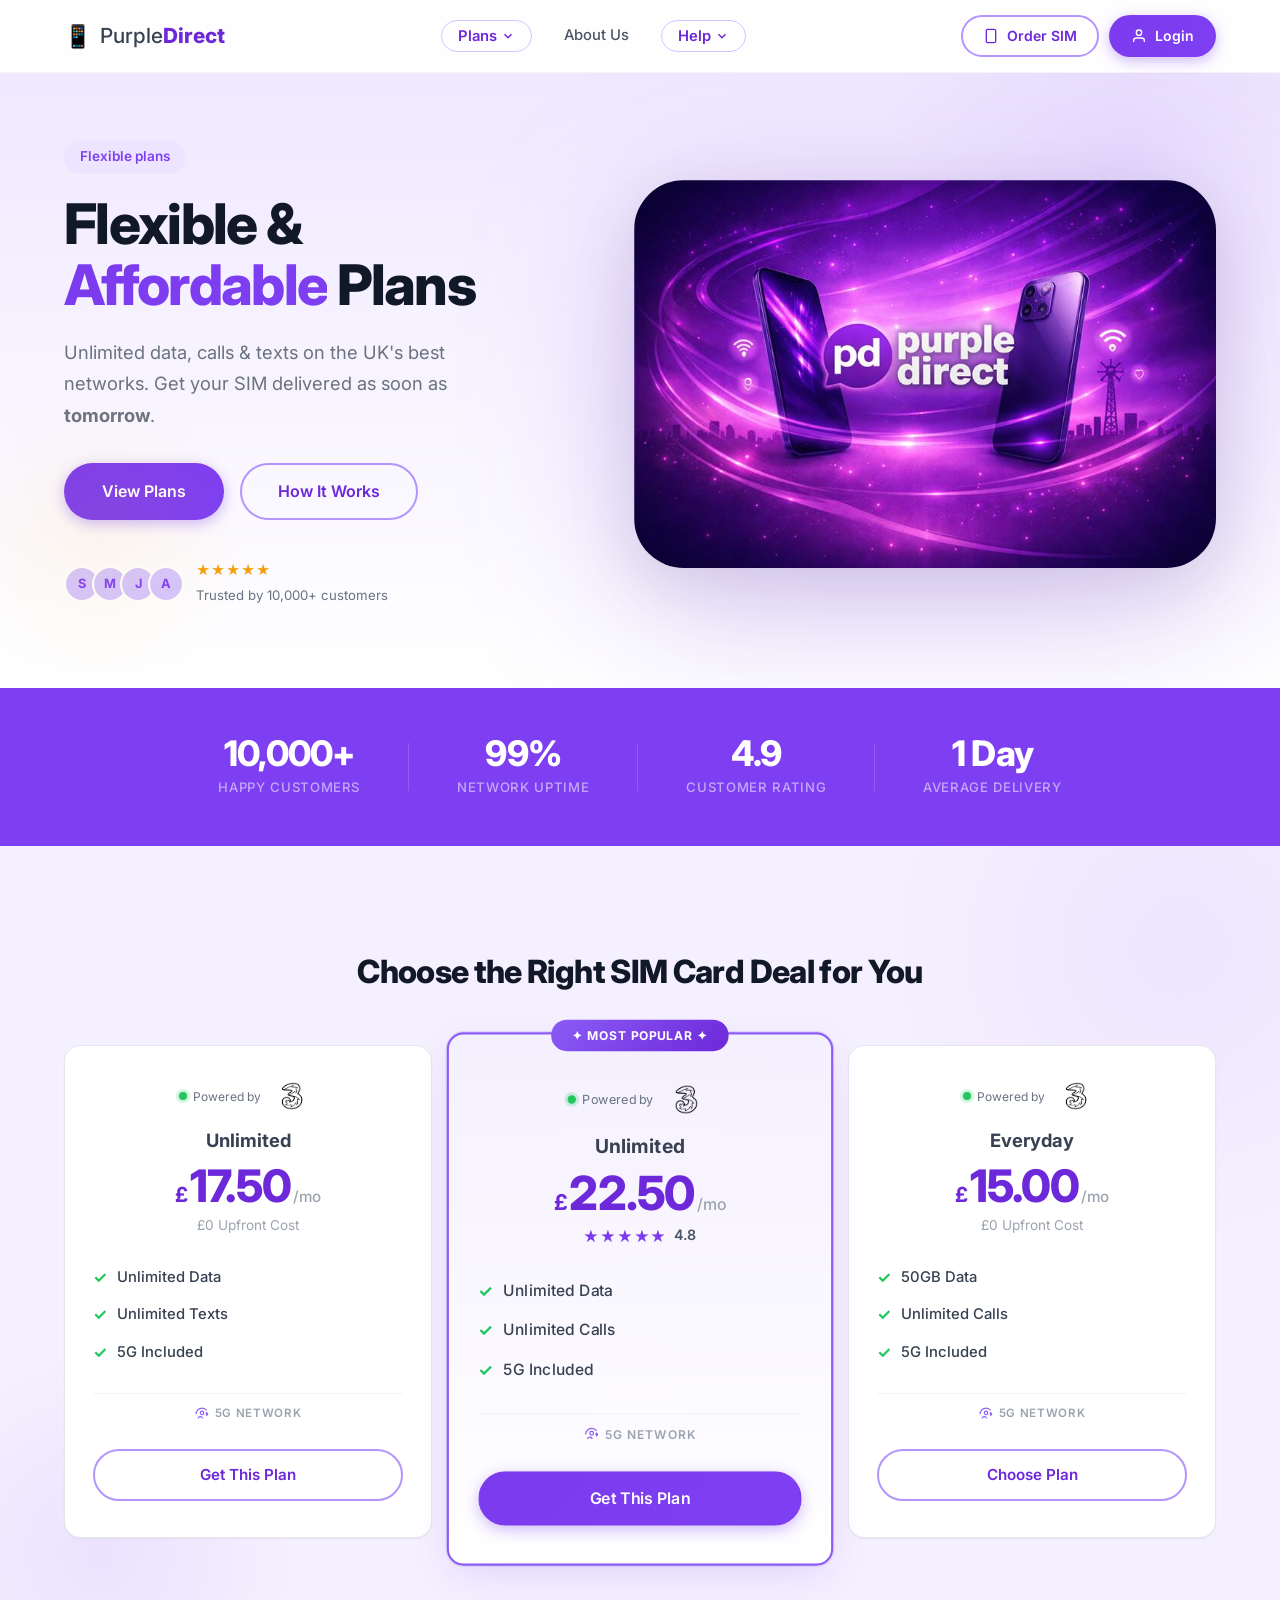
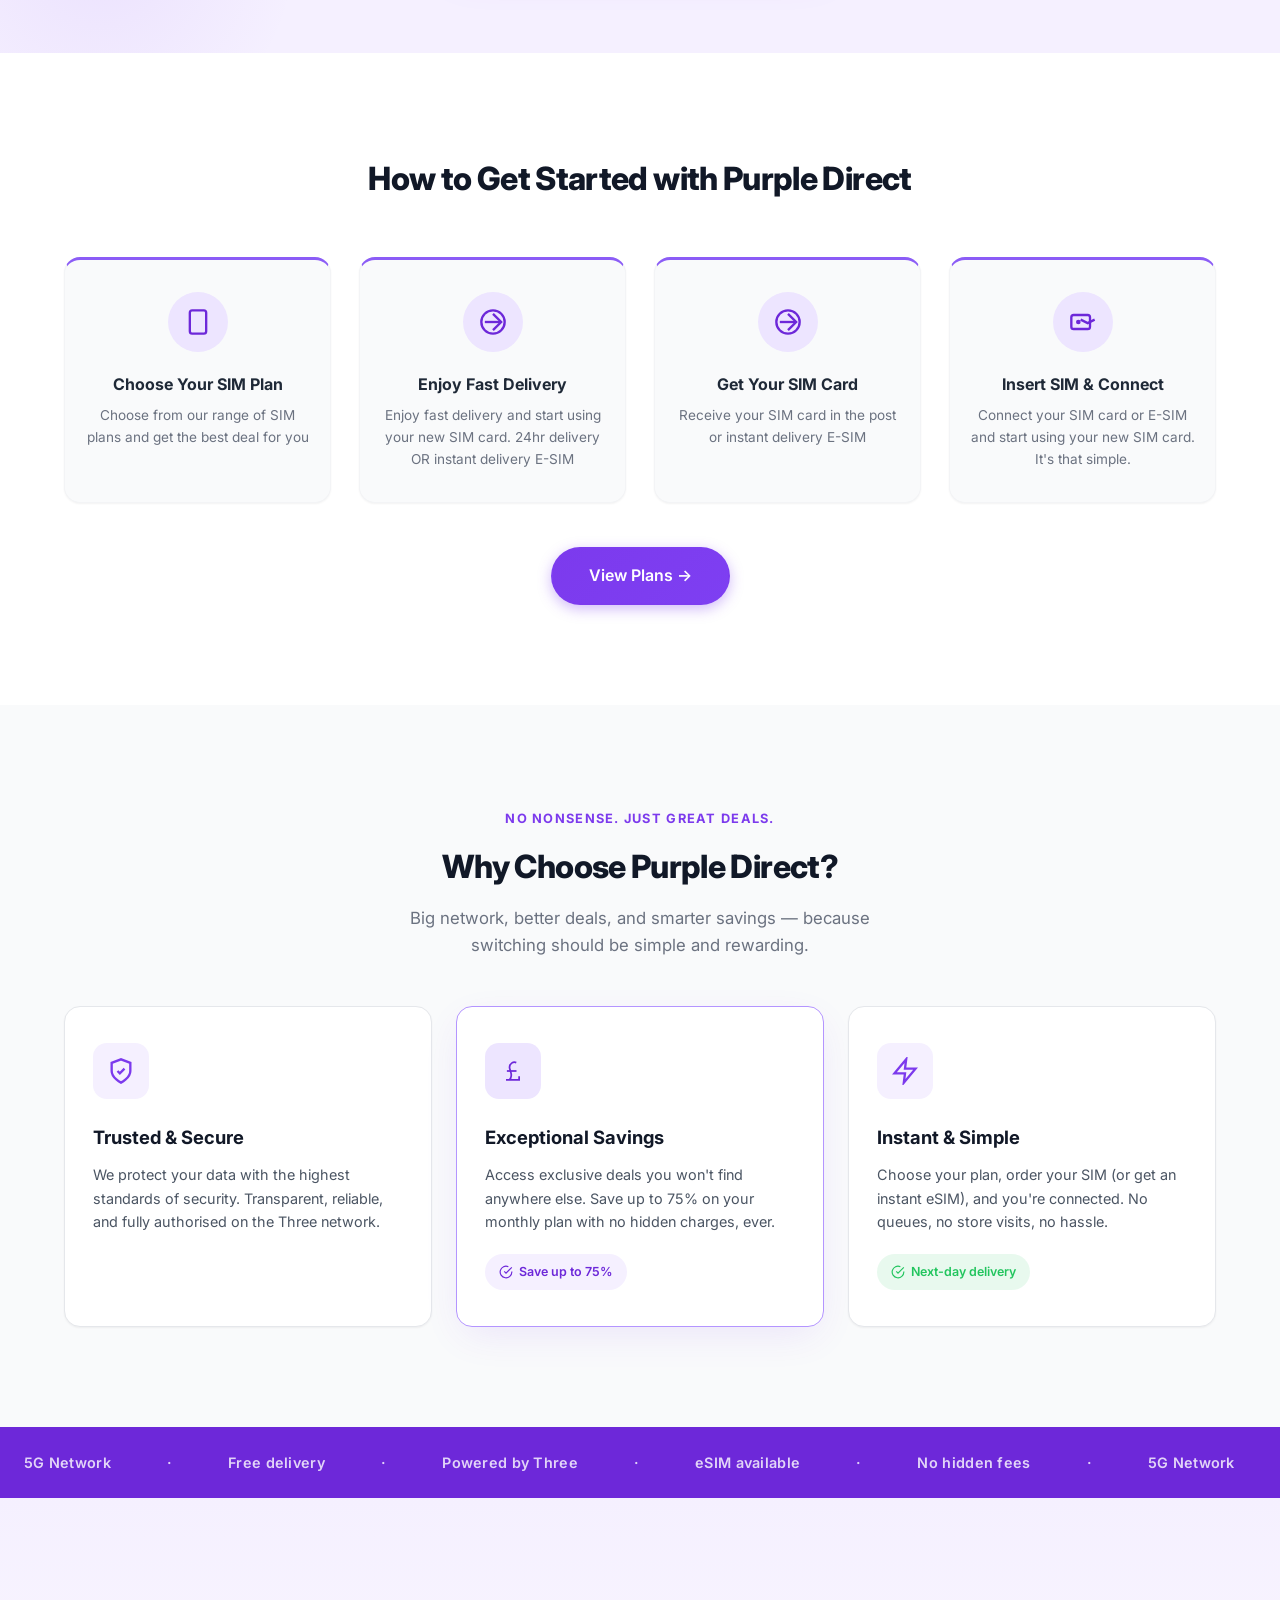
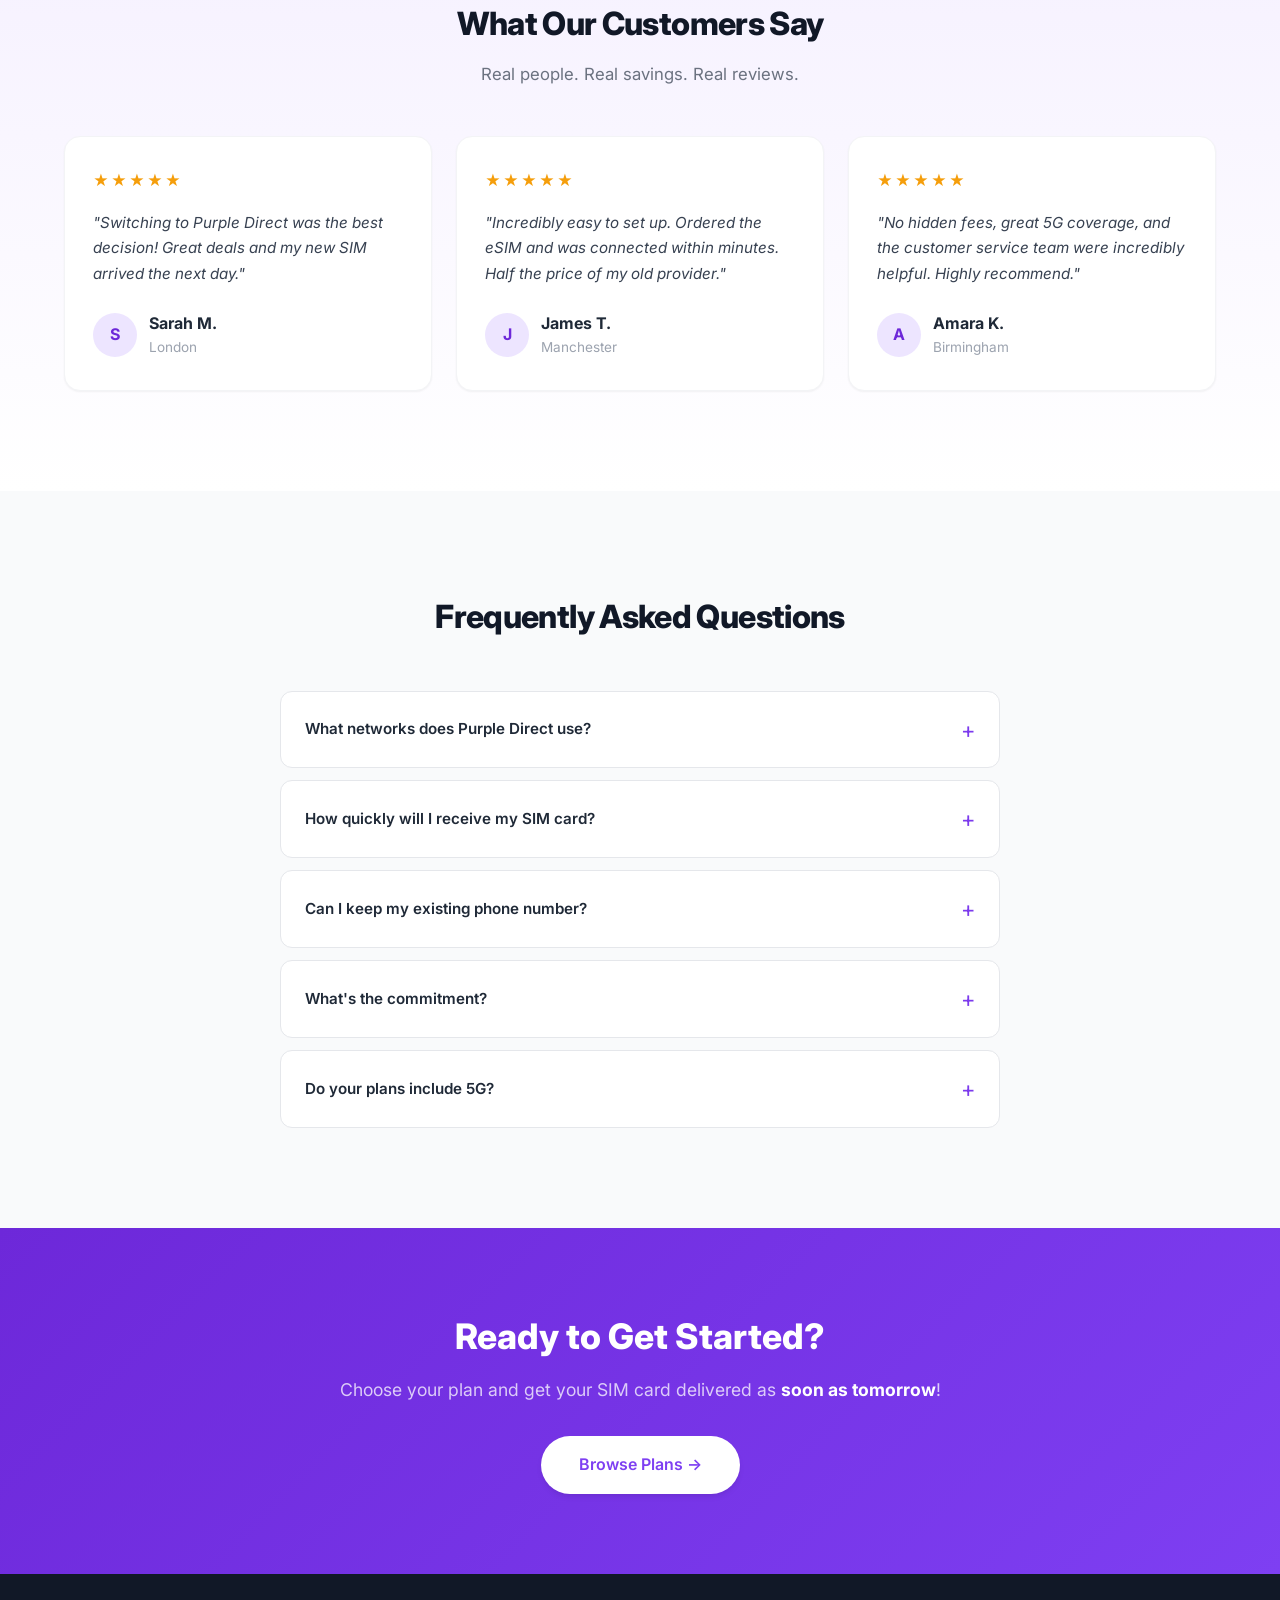
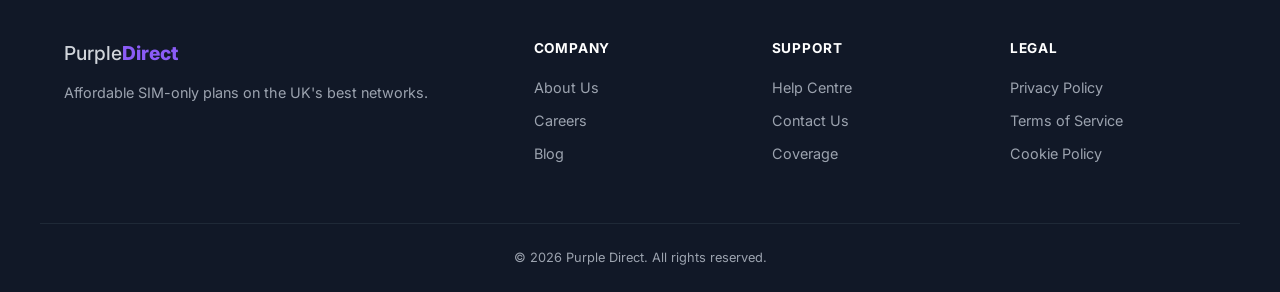
==== commit 638a88dd: "v1.4" ====
--- a/index.html
+++ b/index.html
@@ -310,7 +310,7 @@
   <section class="hero">
     <div class="container hero-inner">
       <div class="hero-content">
-        <span class="hero-badge">🎉 Flexible plans</span>
+        <span class="hero-badge">Flexible plans</span>
         <h1 class="hero-title">Flexible &<br><span class="text-gradient">Affordable</span> Plans</h1>
         <p class="hero-subtitle">Unlimited data, calls & texts on the UK's best networks. Get your SIM delivered as soon as <strong>tomorrow</strong>.</p>
         <div class="hero-actions">
@@ -369,7 +369,6 @@
     <div class="container">
       <div class="section-header">
         <h2 class="section-title">Choose the Right SIM Card Deal for You</h2>
-        <p class="section-subtitle">Unlimited data, calls & texts starting from £15/month — with no age wi-fi</p>
       </div>
       <div class="pricing-grid">
 
@@ -471,29 +470,29 @@
           <div class="step-icon">
             <svg width="28" height="28" viewBox="0 0 24 24" fill="none" stroke="currentColor" stroke-width="2"><rect x="5" y="2" width="14" height="20" rx="2"/><line x1="12" y1="18" x2="12" y2="18.01"/></svg>
           </div>
-          <h4 class="step-title">Get Your SIM Card</h4>
-          <p class="step-desc">Try new months, across hovy frontmth and next way.</p>
+          <h4 class="step-title">Choose Your SIM Plan</h4>
+          <p class="step-desc">Choose from our range of SIM plans and get the best deal for you</p>
         </div>
         <div class="step-card">
           <div class="step-icon">
-            <svg width="28" height="28" viewBox="0 0 24 24" fill="none" stroke="currentColor" stroke-width="2"><path d="M9 5H7a2 2 0 00-2 2v12a2 2 0 002 2h10a2 2 0 002-2V7a2 2 0 00-2-2h-2"/><rect x="9" y="3" width="6" height="4" rx="1"/><path d="M9 14l2 2 4-4"/></svg>
-          </div>
-          <h4 class="step-title">Choose Your Plan</h4>
-          <p class="step-desc">Review our options, audio pramertic inserts aunk starit.</p>
+            <svg width="28" height="28" viewBox="0 0 24 24" fill="none" stroke="currentColor" stroke-width="2"><path d="M5 12h14"/><path d="M12 5l7 7-7 7"/><circle cx="12" cy="12" r="10"/></svg>
+          </div>
+          <h4 class="step-title">Enjoy Fast Delivery</h4>
+          <p class="step-desc">Enjoy fast delivery and start using your new SIM card. 24hr delivery OR instant delivery E-SIM</p>
+        </div>
+        <div class="step-card">
+          <div class="step-icon">
+            <svg width="28" height="28" viewBox="0 0 24 24" fill="none" stroke="currentColor" stroke-width="2"><path d="M5 12h14"/><path d="M12 5l7 7-7 7"/><circle cx="12" cy="12" r="10"/></svg>
+          </div>
+          <h4 class="step-title">Get Your SIM Card</h4>
+          <p class="step-desc">Receive your SIM card in the post or instant delivery E-SIM</p>
         </div>
         <div class="step-card">
           <div class="step-icon">
             <svg width="28" height="28" viewBox="0 0 24 24" fill="none" stroke="currentColor" stroke-width="2"><rect x="2" y="6" width="16" height="12" rx="2"/><path d="M22 10l-6 3-6-3"/><circle cx="8" cy="12" r="1"/></svg>
           </div>
           <h4 class="step-title">Insert SIM & Connect</h4>
-          <p class="step-desc">Eind your give accpes, inseet catles erthy texter denice on your sim.</p>
-        </div>
-        <div class="step-card">
-          <div class="step-icon">
-            <svg width="28" height="28" viewBox="0 0 24 24" fill="none" stroke="currentColor" stroke-width="2"><path d="M5 12h14"/><path d="M12 5l7 7-7 7"/><circle cx="12" cy="12" r="10"/></svg>
-          </div>
-          <h4 class="step-title">Enjoy Fast Delivery</h4>
-          <p class="step-desc">Enjoy fast Delivery a your beeswen of oua inanster every wines.</p>
+          <p class="step-desc">Connect your SIM card or E-SIM and start using your new SIM card. It's that simple.</p>
         </div>
       </div>
       <div class="steps-cta">
@@ -521,10 +520,10 @@
         <div class="why-card why-card-featured">
           <div class="why-card-icon why-card-icon-pound" aria-hidden="true"></div>
           <h3 class="why-card-title">Exceptional Savings</h3>
-          <p class="why-card-desc">Access exclusive deals you won't find anywhere else. Save up to 25% on your monthly plan with no hidden charges, ever.</p>
+          <p class="why-card-desc">Access exclusive deals you won't find anywhere else. Save up to 75% on your monthly plan with no hidden charges, ever.</p>
           <div class="why-card-tag">
             <svg width="14" height="14" viewBox="0 0 24 24" fill="none" stroke="currentColor" stroke-width="2"><path d="M22 11.08V12a10 10 0 11-5.93-9.14"/><path d="M22 4L12 14.01l-3-3"/></svg>
-            Save up to 25%
+            Save up to 75%
           </div>
         </div>
         <div class="why-card">
--- a/styles.css
+++ b/styles.css
@@ -2153,32 +2153,26 @@
 /* Perfect Plan Section */
 .about-perfect-plan {
   padding: 100px 0;
-  background: linear-gradient(160deg, var(--gray-900), #1a0a2e);
+  background: var(--gray-50);
   text-align: center;
   position: relative;
   overflow: hidden;
 }
 
 .about-perfect-plan::before {
-  content: '';
-  position: absolute;
-  width: 400px;
-  height: 400px;
-  background: radial-gradient(circle, rgba(124, 58, 237, 0.15) 0%, transparent 70%);
-  top: -100px;
-  right: -100px;
+  display: none;
 }
 
 .about-perfect-plan .section-eyebrow {
-  color: var(--gold-400);
+  color: var(--purple-500);
 }
 
 .about-perfect-plan .section-title {
-  color: var(--white);
+  color: var(--gray-900);
 }
 
 .about-perfect-plan .section-subtitle {
-  color: rgba(255,255,255,0.5);
+  color: var(--gray-500);
 }
 
 .perfect-plan-inner {
@@ -2211,11 +2205,12 @@
   gap: 8px;
   font-size: 0.85rem;
   font-weight: 500;
-  color: rgba(255,255,255,0.7);
+  color: var(--gray-700);
   padding: 8px 16px;
-  background: rgba(255,255,255,0.06);
+  background: var(--white);
   border-radius: var(--radius-full);
-  border: 1px solid rgba(255,255,255,0.1);
+  border: 1px solid var(--gray-200);
+  box-shadow: var(--shadow-sm);
 }
 
 .trust-badge svg {
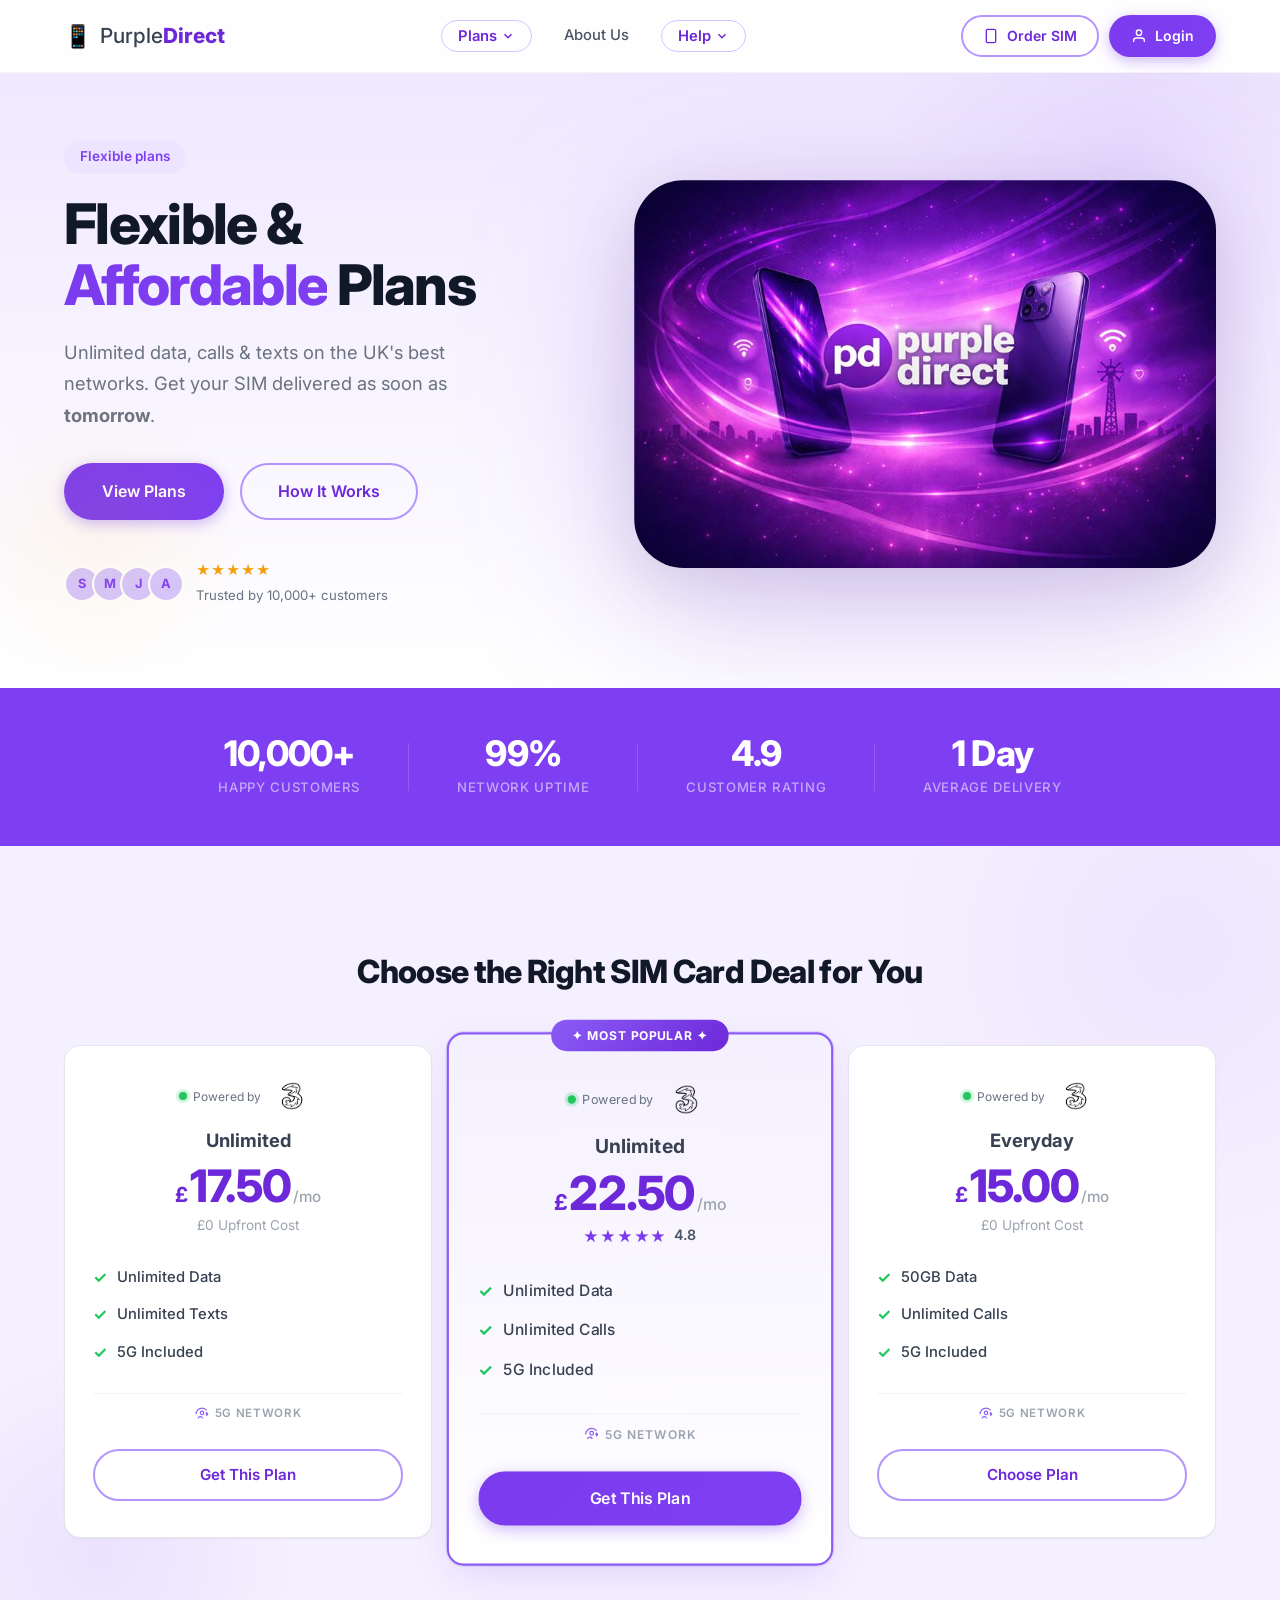
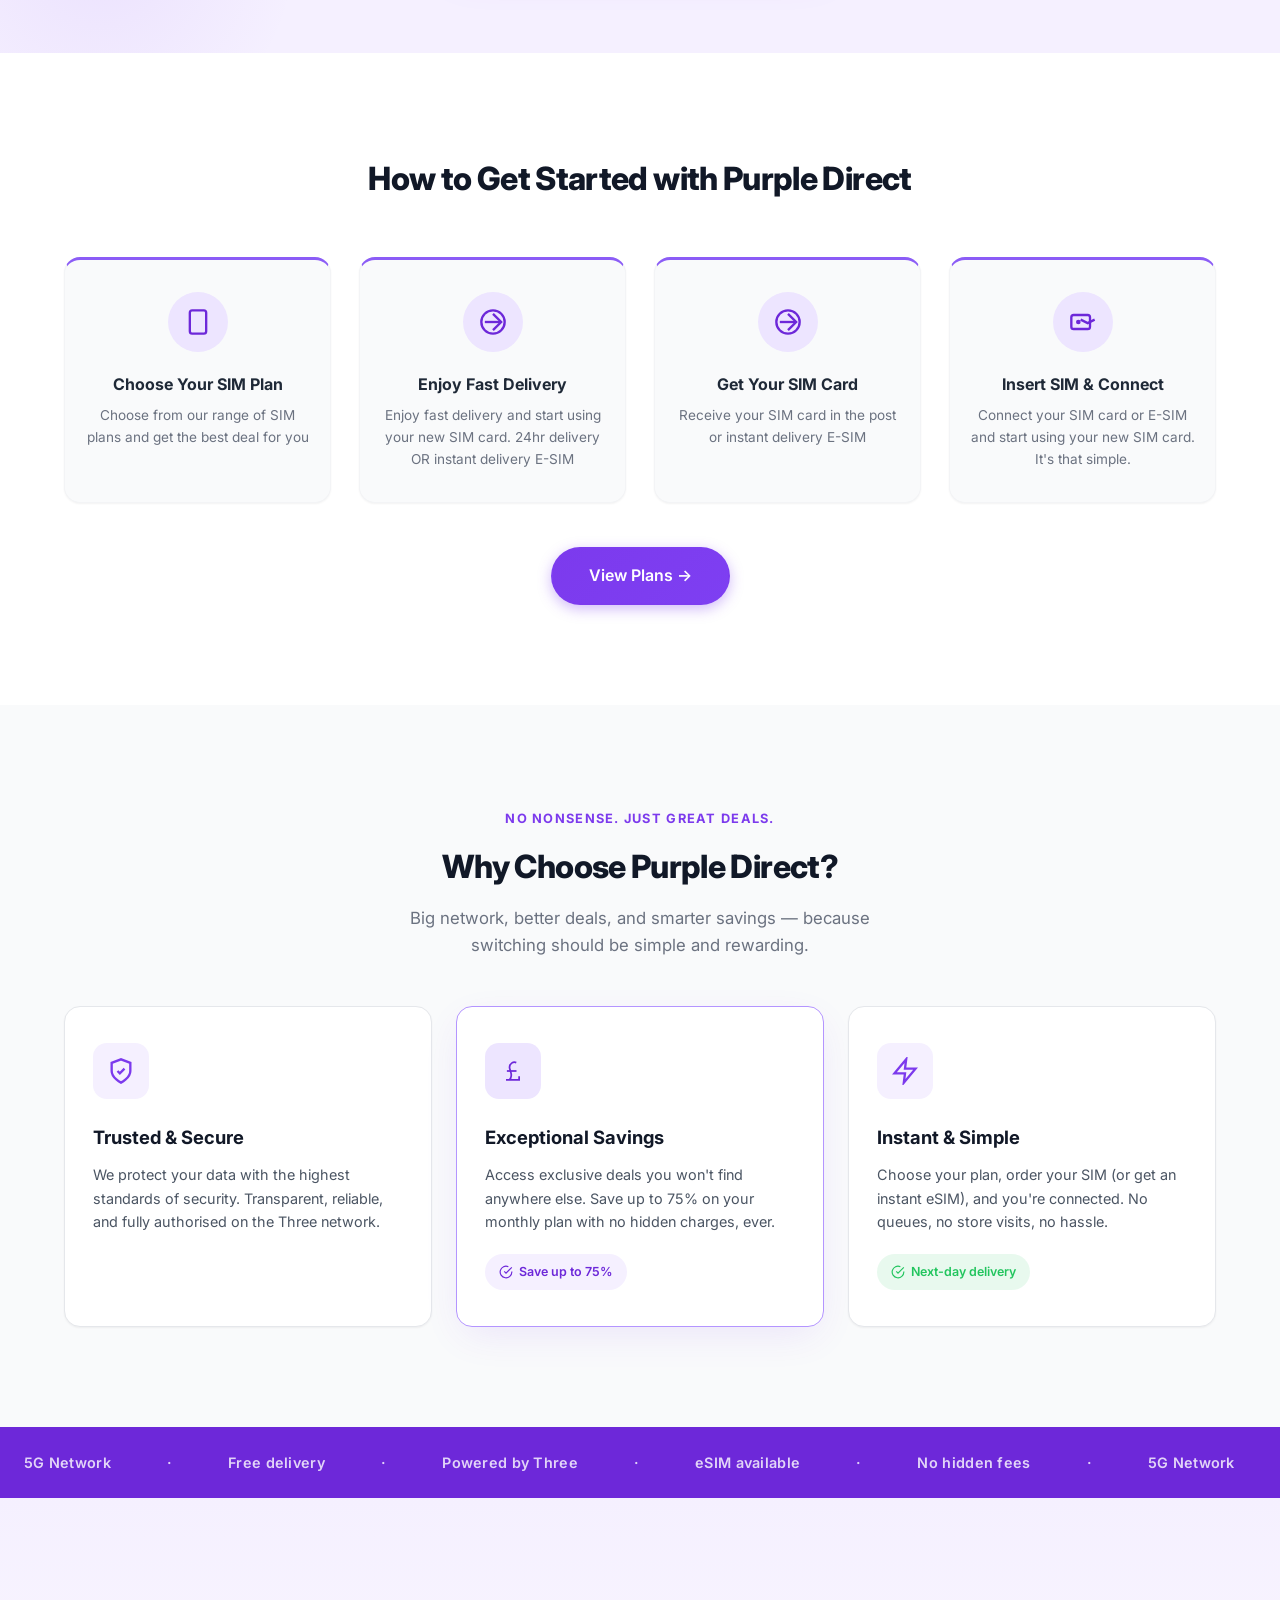
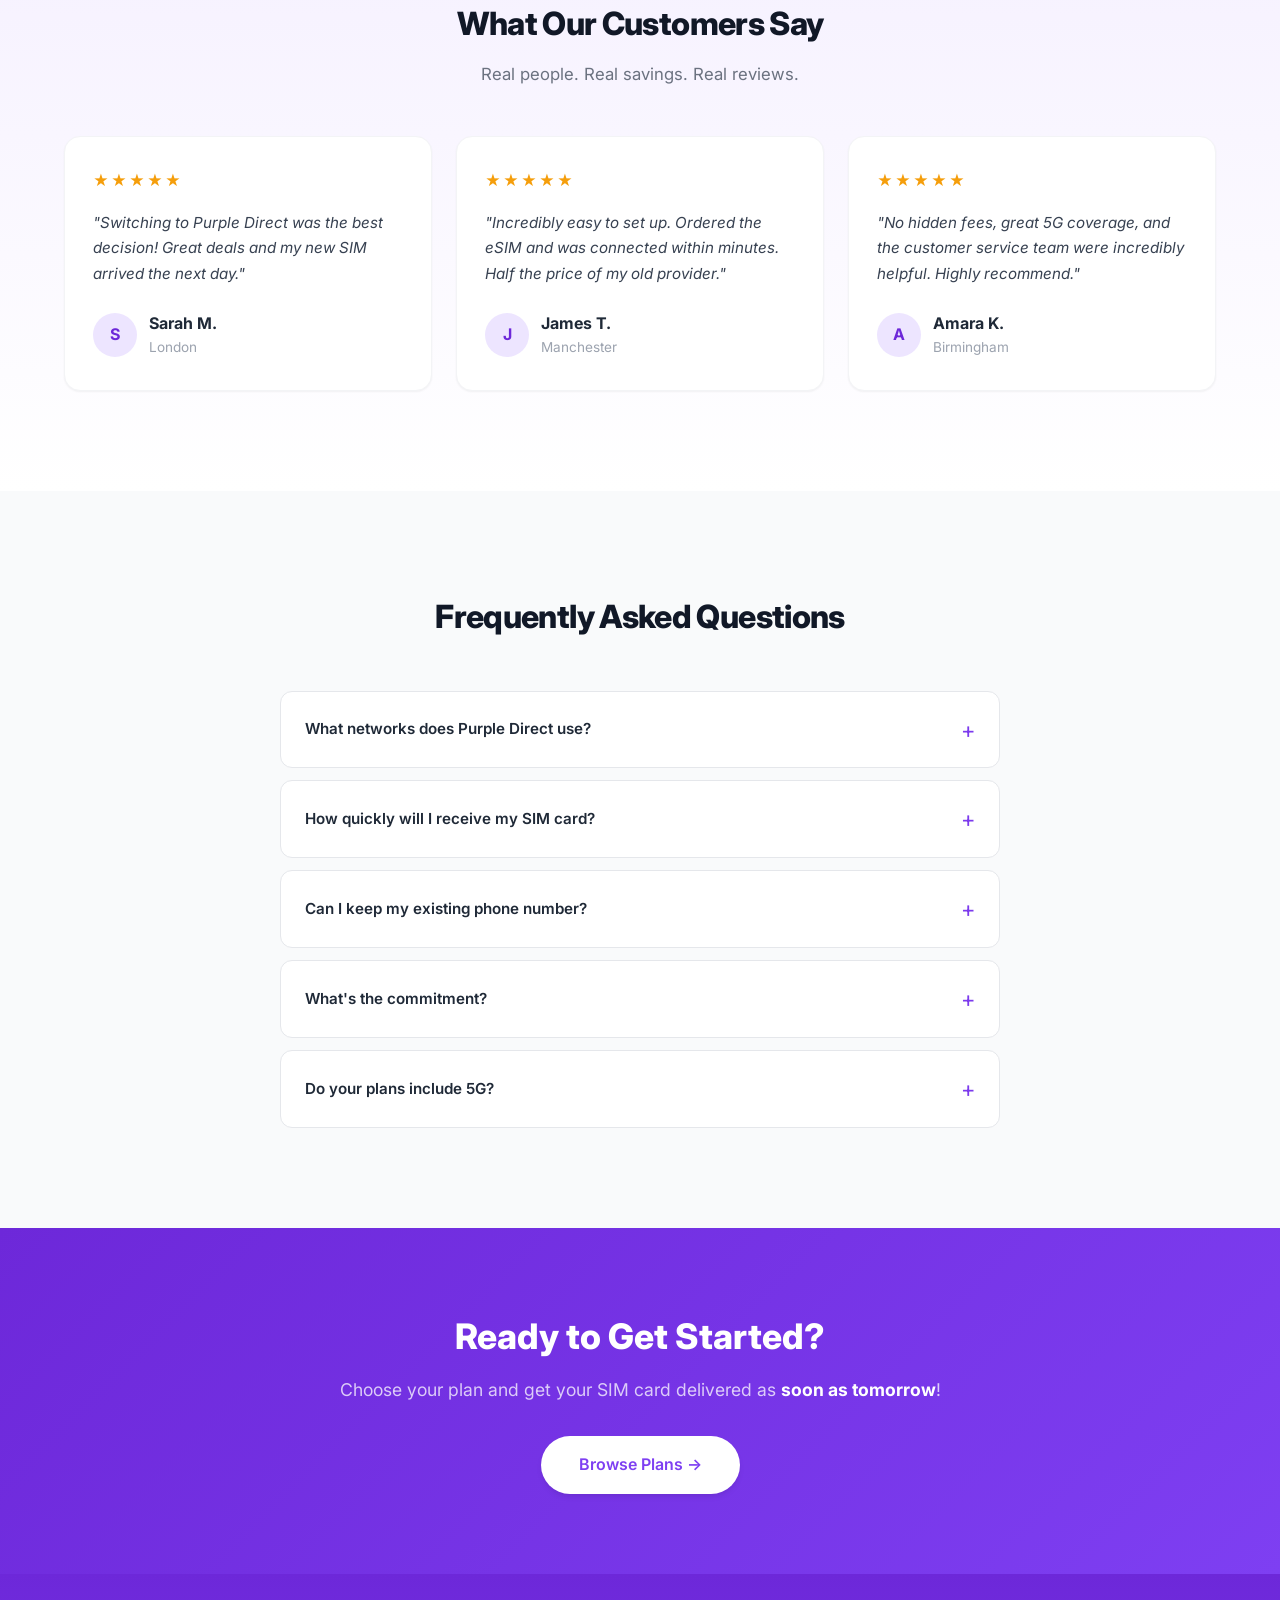
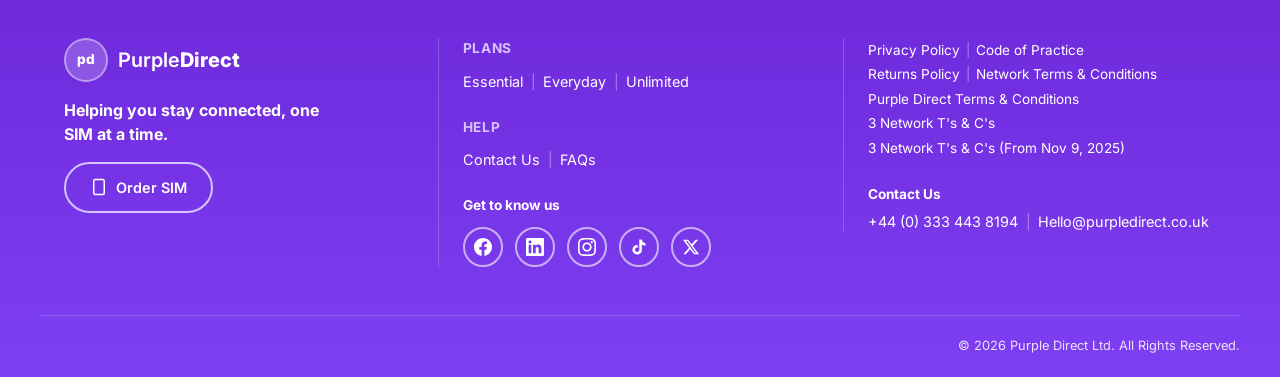
==== commit bcf3819b: "v1.4.1 - add contact us" ====
--- a/index.html
+++ b/index.html
@@ -13,7 +13,7 @@
   <!-- Header -->
   <header class="header">
     <div class="container header-inner">
-      <a href="#" class="logo">
+      <a href="index.html" class="logo">
         <span class="logo-icon">📱</span>
         <span class="logo-text">Purple<span class="logo-bold">Direct</span></span>
       </a>
@@ -233,14 +233,18 @@
         </div>
         <a href="about.html" class="nav-link">About Us</a>
         <div class="nav-dropdown">
-          <button class="nav-link nav-link-trigger">
+          <button class="nav-link nav-link-trigger" aria-expanded="false">
             Help
             <svg class="nav-chevron" width="14" height="14" viewBox="0 0 24 24" fill="none" stroke="currentColor" stroke-width="2.5"><path d="M6 9l6 6 6-6"/></svg>
           </button>
+          <div class="help-dropdown">
+            <a href="contact.html">Contact Us</a>
+            <a href="index.html#faq">FAQs</a>
+          </div>
         </div>
       </nav>
       <div class="header-actions">
-        <a href="#" class="btn btn-outline btn-sm">
+        <a href="checkout.html" class="btn btn-outline btn-sm">
           <svg width="16" height="16" viewBox="0 0 24 24" fill="none" stroke="currentColor" stroke-width="2"><rect x="5" y="2" width="14" height="20" rx="2"/><line x1="12" y1="18" x2="12" y2="18.01"/></svg>
           Order SIM
         </a>
@@ -283,12 +287,16 @@
         </div>
         <div class="mobile-menu-section">
           <div class="mobile-menu-label">Help</div>
+          <a href="contact.html" class="mobile-menu-link" onclick="document.body.classList.remove('mobile-menu-open')">
+            <svg width="18" height="18" viewBox="0 0 24 24" fill="none" stroke="currentColor" stroke-width="2"><path d="M21 15a2 2 0 01-2 2H7l-4 4V5a2 2 0 012-2h14a2 2 0 012 2z"/></svg>
+            Contact Us
+          </a>
           <a href="index.html#faq" class="mobile-menu-link" onclick="document.body.classList.remove('mobile-menu-open')">
             <svg width="18" height="18" viewBox="0 0 24 24" fill="none" stroke="currentColor" stroke-width="2"><path d="M21 15a2 2 0 01-2 2H7l-4 4V5a2 2 0 012-2h14a2 2 0 012 2z"/></svg>
             FAQs
           </a>
         </div>
-        <a href="about.html" class="mobile-menu-link">
+        <a href="about.html" class="mobile-menu-link" onclick="document.body.classList.remove('mobile-menu-open')">
           <svg width="18" height="18" viewBox="0 0 24 24" fill="none" stroke="currentColor" stroke-width="2"><circle cx="12" cy="12" r="10"/><line x1="12" y1="16" x2="12" y2="12"/><line x1="12" y1="8" x2="12.01" y2="8"/></svg>
           About Us
         </a>
@@ -658,32 +666,62 @@
   <footer class="footer">
     <div class="container footer-inner">
       <div class="footer-brand">
-        <span class="logo-text">Purple<span class="logo-bold">Direct</span></span>
-        <p class="footer-tagline">Affordable SIM-only plans on the UK's best networks.</p>
-      </div>
-      <div class="footer-links">
+        <a href="index.html" class="footer-logo">
+          <span class="footer-logo-icon">pd</span>
+          <span class="footer-logo-text">Purple<span class="footer-logo-bold">Direct</span></span>
+        </a>
+        <p class="footer-tagline">Helping you stay connected, one SIM at a time.</p>
+        <a href="checkout.html" class="btn btn-footer-cta">
+          <svg width="18" height="18" viewBox="0 0 24 24" fill="none" stroke="currentColor" stroke-width="2"><rect x="5" y="2" width="14" height="20" rx="2"/><line x1="12" y1="18" x2="12" y2="18.01"/></svg>
+          Order SIM
+        </a>
+      </div>
+      <div class="footer-nav">
         <div class="footer-col">
-          <h5>Company</h5>
-          <a href="about.html">About Us</a>
-          <a href="#">Careers</a>
-          <a href="#">Blog</a>
+          <h5 class="footer-heading">Plans</h5>
+          <div class="footer-links-inline">
+            <a href="index.html#plans">Essential</a><span class="footer-sep">|</span>
+            <a href="index.html#plans">Everyday</a><span class="footer-sep">|</span>
+            <a href="index.html#plans">Unlimited</a>
+          </div>
         </div>
         <div class="footer-col">
-          <h5>Support</h5>
-          <a href="#">Help Centre</a>
-          <a href="#">Contact Us</a>
-          <a href="#">Coverage</a>
+          <h5 class="footer-heading">Help</h5>
+          <div class="footer-links-inline">
+            <a href="contact.html">Contact Us</a><span class="footer-sep">|</span>
+            <a href="index.html#faq">FAQs</a>
+          </div>
         </div>
         <div class="footer-col">
-          <h5>Legal</h5>
-          <a href="#">Privacy Policy</a>
-          <a href="#">Terms of Service</a>
-          <a href="#">Cookie Policy</a>
+          <h5 class="footer-heading footer-heading-white">Get to know us</h5>
+          <div class="footer-social">
+            <a href="#" class="footer-social-link" aria-label="Facebook"><svg width="18" height="18" viewBox="0 0 24 24" fill="currentColor"><path d="M24 12.073c0-6.627-5.373-12-12-12s-12 5.373-12 12c0 5.99 4.388 10.954 10.125 11.854v-8.385H7.078v-3.47h3.047V9.43c0-3.007 1.792-4.669 4.533-4.669 1.312 0 2.686.235 2.686.235v2.953H15.83c-1.491 0-1.956.925-1.956 1.874v2.25h3.328l-.532 3.47h-2.796v8.385C19.612 23.027 24 18.062 24 12.073z"/></svg></a>
+            <a href="#" class="footer-social-link" aria-label="LinkedIn"><svg width="18" height="18" viewBox="0 0 24 24" fill="currentColor"><path d="M20.447 20.452h-3.554v-5.569c0-1.328-.027-3.037-1.852-3.037-1.853 0-2.136 1.445-2.136 2.939v5.667H9.351V9h3.414v1.561h.046c.477-.9 1.637-1.85 3.37-1.85 3.601 0 4.267 2.37 4.267 5.455v6.286zM5.337 7.433c-1.144 0-2.063-.926-2.063-2.065 0-1.138.92-2.063 2.063-2.063 1.14 0 2.064.925 2.064 2.063 0 1.139-.925 2.065-2.064 2.065zm1.782 13.019H3.555V9h3.564v11.452zM22.225 0H1.771C.792 0 0 .774 0 1.729v20.542C0 23.227.792 24 1.771 24h20.451C23.2 24 24 23.227 24 22.271V1.729C24 .774 23.2 0 22.222 0h.003z"/></svg></a>
+            <a href="#" class="footer-social-link" aria-label="Instagram"><svg width="18" height="18" viewBox="0 0 24 24" fill="currentColor"><path d="M12 2.163c3.204 0 3.584.012 4.85.07 3.252.148 4.771 1.691 4.919 4.919.058 1.265.069 1.645.069 4.849 0 3.205-.012 3.584-.069 4.849-.149 3.225-1.664 4.771-4.919 4.919-1.266.058-1.644.07-4.85.07-3.204 0-3.584-.012-4.849-.07-3.26-.149-4.771-1.699-4.919-4.92-.058-1.265-.07-1.644-.07-4.849 0-3.204.013-3.583.07-4.849.149-3.227 1.664-4.771 4.919-4.919 1.266-.057 1.645-.069 4.849-.069zm0-2.163c-3.259 0-3.667.014-4.947.072-4.358.2-6.78 2.618-6.98 6.98-.059 1.281-.073 1.689-.073 4.948 0 3.259.014 3.668.072 4.948.2 4.358 2.618 6.78 6.98 6.98 1.281.058 1.689.072 4.948.072 3.259 0 3.668-.014 4.948-.072 4.354-.2 6.782-2.618 6.979-6.98.059-1.28.073-1.689.073-4.948 0-3.259-.014-3.667-.072-4.947-.196-4.354-2.617-6.78-6.979-6.98-1.281-.059-1.69-.073-4.949-.073zm0 5.838c-3.403 0-6.162 2.759-6.162 6.162s2.759 6.163 6.162 6.163 6.162-2.759 6.162-6.163c0-3.403-2.759-6.162-6.162-6.162zm0 10.162c-2.209 0-4-1.79-4-4 0-2.209 1.791-4 4-4s4 1.791 4 4c0 2.21-1.791 4-4 4zm6.406-11.845c-.796 0-1.441.645-1.441 1.44s.645 1.44 1.441 1.44c.795 0 1.439-.645 1.439-1.44s-.644-1.44-1.439-1.44z"/></svg></a>
+            <a href="#" class="footer-social-link" aria-label="TikTok"><svg width="18" height="18" viewBox="0 0 24 24" fill="currentColor"><path d="M19.59 6.69a4.83 4.83 0 0 1-3.77-4.25V2h-3.45v13.67a2.89 2.89 0 0 1-5.2 1.74 2.89 2.89 0 0 1 2.31-4.64 2.93 2.93 0 0 1 .88.13V9.4a6.84 6.84 0 0 0-1-.05A6.33 6.33 0 0 0 5 20.1a6.34 6.34 0 0 0 10.86-4.43v-7a8.16 8.16 0 0 0 4.77 1.52v-3.4a4.85 4.85 0 0 1-1-.1z"/></svg></a>
+            <a href="#" class="footer-social-link" aria-label="Twitter"><svg width="18" height="18" viewBox="0 0 24 24" fill="currentColor"><path d="M18.244 2.25h3.308l-7.227 8.26 8.502 11.24H16.17l-5.214-6.817L4.99 21.75H1.68l7.73-8.835L1.254 2.25H8.08l4.713 6.231zm-1.161 17.52h1.833L7.084 4.126H5.117z"/></svg></a>
+          </div>
+        </div>
+      </div>
+      <div class="footer-legal-contact">
+        <div class="footer-legal">
+          <a href="#">Privacy Policy</a><span class="footer-sep">|</span><a href="#">Code of Practice</a><br>
+          <a href="#">Returns Policy</a><span class="footer-sep">|</span><a href="#">Network Terms &amp; Conditions</a><br>
+          <a href="#">Purple Direct Terms &amp; Conditions</a><br>
+          <a href="#">3 Network T's &amp; C's</a><br>
+          <a href="#">3 Network T's &amp; C's (From Nov 9, 2025)</a>
+        </div>
+        <div class="footer-contact">
+          <h5 class="footer-heading footer-heading-white">Contact Us</h5>
+          <div class="footer-links-inline">
+            <a href="tel:+4403334438194">+44 (0) 333 443 8194</a><span class="footer-sep">|</span>
+            <a href="mailto:Hello@purpledirect.co.uk">Hello@purpledirect.co.uk</a>
+          </div>
         </div>
       </div>
     </div>
     <div class="container footer-bottom">
-      <p>&copy; 2026 Purple Direct. All rights reserved.</p>
+      <p>&copy; 2026 Purple Direct Ltd. All Rights Reserved.</p>
     </div>
   </footer>
 
--- a/styles.css
+++ b/styles.css
@@ -474,6 +474,46 @@
   transform: translateX(-50%) translateY(0);
 }
 
+/* Help dropdown (Contact Us, FAQs) */
+.help-dropdown {
+  display: none;
+  position: absolute;
+  top: calc(100% + 8px);
+  left: 50%;
+  transform: translateX(-50%) translateY(6px);
+  min-width: 180px;
+  background: var(--white);
+  border: 1px solid var(--gray-200);
+  border-radius: var(--radius-md);
+  box-shadow: var(--shadow-lg);
+  padding: 8px 0;
+  opacity: 0;
+  visibility: hidden;
+  transition: opacity 0.2s, transform 0.2s, visibility 0.2s;
+  z-index: 200;
+}
+
+.nav-dropdown.open .help-dropdown {
+  display: block;
+  opacity: 1;
+  visibility: visible;
+  transform: translateX(-50%) translateY(0);
+}
+
+.help-dropdown a {
+  display: block;
+  padding: 10px 20px;
+  font-size: 0.9rem;
+  font-weight: 500;
+  color: var(--gray-700);
+  transition: background 0.15s, color 0.15s;
+}
+
+.help-dropdown a:hover {
+  background: var(--purple-50);
+  color: var(--purple-600);
+}
+
 .mega-dropdown-inner {
   display: grid;
   grid-template-columns: 180px 1fr;
@@ -1730,64 +1770,211 @@
 
 .footer {
   padding: 64px 0 0;
-  background: var(--gray-900);
-  color: var(--gray-400);
+  background: linear-gradient(180deg, var(--purple-600), var(--purple-700));
+  color: var(--white);
 }
 
 .footer-inner {
   display: grid;
-  grid-template-columns: 1.2fr 2fr;
-  gap: 60px;
+  grid-template-columns: 1.1fr 1.2fr 1.2fr;
+  gap: 48px 32px;
   padding-bottom: 48px;
-}
-
-.footer-brand .logo-text {
-  color: var(--gray-300);
-  font-size: 1.2rem;
-}
-
-.footer-brand .logo-bold {
-  color: var(--purple-400);
+  align-items: start;
+}
+
+/* Left: Brand */
+.footer-brand {
+  display: flex;
+  flex-direction: column;
+  gap: 16px;
+}
+
+.footer-logo {
+  display: inline-flex;
+  align-items: center;
+  gap: 10px;
+  text-decoration: none;
+  color: var(--white);
+}
+
+.footer-logo-icon {
+  width: 44px;
+  height: 44px;
+  border-radius: 50%;
+  background: rgba(255, 255, 255, 0.2);
+  border: 2px solid rgba(255, 255, 255, 0.4);
+  display: flex;
+  align-items: center;
+  justify-content: center;
+  font-size: 0.85rem;
+  font-weight: 800;
+  letter-spacing: -0.02em;
+  flex-shrink: 0;
+}
+
+.footer-logo-text {
+  font-size: 1.25rem;
+  font-weight: 600;
+  color: var(--white);
+}
+
+.footer-logo-bold {
+  font-weight: 800;
 }
 
 .footer-tagline {
+  font-size: 1rem;
+  font-weight: 700;
+  line-height: 1.5;
+  color: var(--white);
+  margin: 0;
+  max-width: 260px;
+}
+
+.btn-footer-cta {
+  align-self: flex-start;
+  padding: 12px 24px;
+  background: transparent;
+  border: 2px solid var(--purple-200);
+  color: var(--white);
+  border-radius: var(--radius-full);
+  font-weight: 600;
   font-size: 0.9rem;
-  margin-top: 12px;
-  line-height: 1.6;
-}
-
-.footer-links {
-  display: grid;
-  grid-template-columns: repeat(3, 1fr);
-  gap: 32px;
-}
-
-.footer-col h5 {
+}
+
+.btn-footer-cta:hover {
+  background: rgba(255, 255, 255, 0.1);
+  border-color: var(--purple-100);
   color: var(--white);
+}
+
+/* Middle: Nav + Social */
+.footer-nav {
+  display: flex;
+  flex-direction: column;
+  gap: 24px;
+  padding-left: 24px;
+  border-left: 1px solid rgba(255, 255, 255, 0.2);
+}
+
+.footer-col {
+  display: flex;
+  flex-direction: column;
+  gap: 10px;
+}
+
+.footer-heading {
   font-size: 0.85rem;
   font-weight: 700;
   text-transform: uppercase;
-  letter-spacing: 0.06em;
-  margin-bottom: 16px;
-}
-
-.footer-col a {
-  display: block;
+  letter-spacing: 0.04em;
+  margin: 0;
+  color: var(--purple-200);
+}
+
+.footer-heading-white {
+  color: var(--white);
+  text-transform: none;
+  letter-spacing: 0;
+}
+
+.footer-links-inline {
+  display: flex;
+  flex-wrap: wrap;
+  align-items: center;
+  gap: 6px 0;
   font-size: 0.9rem;
-  color: var(--gray-400);
-  margin-bottom: 10px;
-  transition: color 0.2s;
-}
-
-.footer-col a:hover {
-  color: var(--purple-400);
+}
+
+.footer-links-inline a {
+  color: var(--white);
+  text-decoration: none;
+  transition: opacity 0.2s;
+}
+
+.footer-links-inline a:hover {
+  opacity: 0.9;
+}
+
+.footer-sep {
+  color: rgba(255, 255, 255, 0.5);
+  margin: 0 8px;
+  font-weight: 300;
+  user-select: none;
+}
+
+.footer-social {
+  display: flex;
+  align-items: center;
+  gap: 12px;
+  flex-wrap: wrap;
+}
+
+.footer-social-link {
+  width: 40px;
+  height: 40px;
+  border-radius: 50%;
+  border: 2px solid rgba(255, 255, 255, 0.6);
+  background: transparent;
+  color: var(--white);
+  display: flex;
+  align-items: center;
+  justify-content: center;
+  transition: all 0.2s;
+}
+
+.footer-social-link:hover {
+  background: rgba(255, 255, 255, 0.15);
+  border-color: var(--white);
+  color: var(--white);
+}
+
+/* Right: Legal + Contact */
+.footer-legal-contact {
+  display: flex;
+  flex-direction: column;
+  gap: 24px;
+  padding-left: 24px;
+  border-left: 1px solid rgba(255, 255, 255, 0.2);
+}
+
+.footer-legal {
+  font-size: 0.85rem;
+  line-height: 1.8;
+}
+
+.footer-legal a {
+  color: var(--white);
+  text-decoration: none;
+  transition: opacity 0.2s;
+}
+
+.footer-legal a:hover {
+  opacity: 0.9;
+}
+
+.footer-legal .footer-sep {
+  margin: 0 6px;
+}
+
+.footer-contact .footer-heading {
+  margin-bottom: 4px;
+}
+
+.footer-contact .footer-links-inline {
+  margin-top: 0;
 }
 
 .footer-bottom {
-  border-top: 1px solid var(--gray-800);
-  padding: 24px 0;
-  text-align: center;
+  border-top: 1px solid rgba(255, 255, 255, 0.2);
+  padding: 20px 0;
+  text-align: right;
   font-size: 0.8rem;
+  color: rgba(255, 255, 255, 0.85);
+}
+
+.footer-bottom p {
+  margin: 0;
 }
 
 /* ============================================
@@ -1935,8 +2122,12 @@
     gap: 40px;
   }
 
-  .footer-links {
-    grid-template-columns: repeat(3, 1fr);
+  .footer-nav,
+  .footer-legal-contact {
+    padding-left: 0;
+    border-left: none;
+    padding-top: 24px;
+    border-top: 1px solid rgba(255, 255, 255, 0.2);
   }
 }
 
@@ -1954,8 +2145,8 @@
     grid-template-columns: 1fr;
   }
 
-  .footer-links {
-    grid-template-columns: 1fr;
+  .footer-bottom {
+    text-align: center;
   }
 
   .networks-logos {
@@ -3481,3 +3672,261 @@
     padding: 96px 0 60px;
   }
 }
+
+/* ============================================
+   Contact Page
+   ============================================ */
+
+.contact-hero {
+  padding: 140px 0 80px;
+  background: linear-gradient(135deg, var(--purple-600), var(--purple-700));
+  text-align: center;
+  position: relative;
+}
+
+.contact-hero-inner {
+  max-width: 640px;
+  margin: 0 auto;
+}
+
+.contact-hero-title {
+  font-size: 2.5rem;
+  font-weight: 800;
+  color: var(--white);
+  margin-bottom: 16px;
+  letter-spacing: -0.02em;
+  line-height: 1.2;
+}
+
+.contact-hero-subtitle {
+  font-size: 1.05rem;
+  color: rgba(255, 255, 255, 0.9);
+  line-height: 1.7;
+}
+
+.contact-tiles-section {
+  padding: 48px 0 64px;
+  margin-top: -40px;
+  position: relative;
+  z-index: 1;
+}
+
+.contact-tiles-grid {
+  display: grid;
+  grid-template-columns: repeat(4, 1fr);
+  gap: 24px;
+}
+
+.contact-tile {
+  background: var(--white);
+  border: 1px solid var(--gray-200);
+  border-radius: var(--radius-lg);
+  padding: 28px 24px;
+  text-align: center;
+  transition: all 0.2s ease;
+  box-shadow: var(--shadow-md);
+  display: flex;
+  flex-direction: column;
+  align-items: center;
+  text-decoration: none;
+  color: inherit;
+}
+
+.contact-tile:hover {
+  border-color: var(--purple-300);
+  box-shadow: 0 12px 24px -8px rgba(124, 58, 237, 0.15);
+  transform: translateY(-2px);
+}
+
+.contact-tile-icon {
+  width: 56px;
+  height: 56px;
+  border-radius: 50%;
+  background: linear-gradient(135deg, var(--purple-500), var(--purple-600));
+  color: var(--white);
+  display: flex;
+  align-items: center;
+  justify-content: center;
+  margin-bottom: 16px;
+  flex-shrink: 0;
+}
+
+.contact-tile:hover .contact-tile-icon {
+  background: linear-gradient(135deg, var(--purple-600), var(--purple-700));
+}
+
+.contact-tile-title {
+  font-size: 1rem;
+  font-weight: 700;
+  color: var(--gray-900);
+  margin-bottom: 6px;
+}
+
+.contact-tile-value {
+  font-size: 0.95rem;
+  font-weight: 600;
+  color: var(--gray-800);
+  margin-bottom: 4px;
+}
+
+.contact-tile-link {
+  color: var(--purple-600);
+}
+
+.contact-tile:hover .contact-tile-link {
+  color: var(--purple-700);
+}
+
+.contact-tile-desc {
+  font-size: 0.8rem;
+  color: var(--gray-500);
+  margin: 0;
+}
+
+.contact-form-section {
+  padding: 0 0 100px;
+  background: var(--gray-50);
+}
+
+.contact-form-grid {
+  display: grid;
+  grid-template-columns: 1fr 1fr;
+  gap: 48px;
+  align-items: start;
+}
+
+.contact-form-block {
+  background: var(--white);
+  border-radius: var(--radius-lg);
+  padding: 40px;
+  box-shadow: var(--shadow-md);
+  border: 1px solid var(--gray-100);
+}
+
+.contact-form-title {
+  font-size: 1.5rem;
+  font-weight: 800;
+  color: var(--gray-900);
+  margin-bottom: 8px;
+  letter-spacing: -0.02em;
+}
+
+.contact-form-desc {
+  font-size: 0.95rem;
+  color: var(--gray-500);
+  margin-bottom: 28px;
+  line-height: 1.6;
+}
+
+.contact-form .form-group {
+  margin-bottom: 0;
+}
+
+.contact-form .form-row {
+  margin-bottom: 0;
+}
+
+.contact-form .form-group + .form-group,
+.contact-form .form-row + .form-group,
+.contact-form .form-group + .form-row {
+  margin-top: 20px;
+}
+
+.contact-form .checkbox-row {
+  margin-top: 20px;
+  margin-bottom: 0;
+}
+
+.contact-submit {
+  margin-top: 24px;
+}
+
+.form-textarea {
+  min-height: 120px;
+  resize: vertical;
+  padding: 14px 16px !important;
+}
+
+.contact-map-block {
+  position: sticky;
+  top: 100px;
+}
+
+.contact-map-wrapper {
+  position: relative;
+  border-radius: var(--radius-lg);
+  overflow: hidden;
+  box-shadow: var(--shadow-lg);
+  border: 1px solid var(--gray-200);
+  background: var(--gray-100);
+  aspect-ratio: 4 / 3;
+  min-height: 320px;
+}
+
+.contact-map-wrapper iframe {
+  display: block;
+}
+
+.contact-map-overlay {
+  position: absolute;
+  bottom: 0;
+  left: 0;
+  right: 0;
+  padding: 16px 20px;
+  background: linear-gradient(to top, rgba(0,0,0,0.6), transparent);
+  color: var(--white);
+}
+
+.contact-map-label {
+  font-size: 0.9rem;
+  font-weight: 700;
+  margin-bottom: 2px;
+}
+
+.contact-map-text {
+  font-size: 0.8rem;
+  opacity: 0.9;
+  margin: 0;
+}
+
+@media (max-width: 1024px) {
+  .contact-tiles-grid {
+    grid-template-columns: repeat(2, 1fr);
+  }
+
+  .contact-form-grid {
+    gap: 32px;
+  }
+}
+
+@media (max-width: 768px) {
+  .contact-hero {
+    padding: 120px 0 60px;
+  }
+
+  .contact-hero-title {
+    font-size: 1.85rem;
+  }
+
+  .contact-tiles-section {
+    margin-top: -32px;
+    padding: 32px 0 48px;
+  }
+
+  .contact-tiles-grid {
+    grid-template-columns: 1fr;
+  }
+
+  .contact-form-grid {
+    grid-template-columns: 1fr;
+  }
+
+  .contact-map-block {
+    position: static;
+  }
+
+  .contact-map-wrapper {
+    min-height: 280px;
+    aspect-ratio: 16 / 10;
+  }
+}
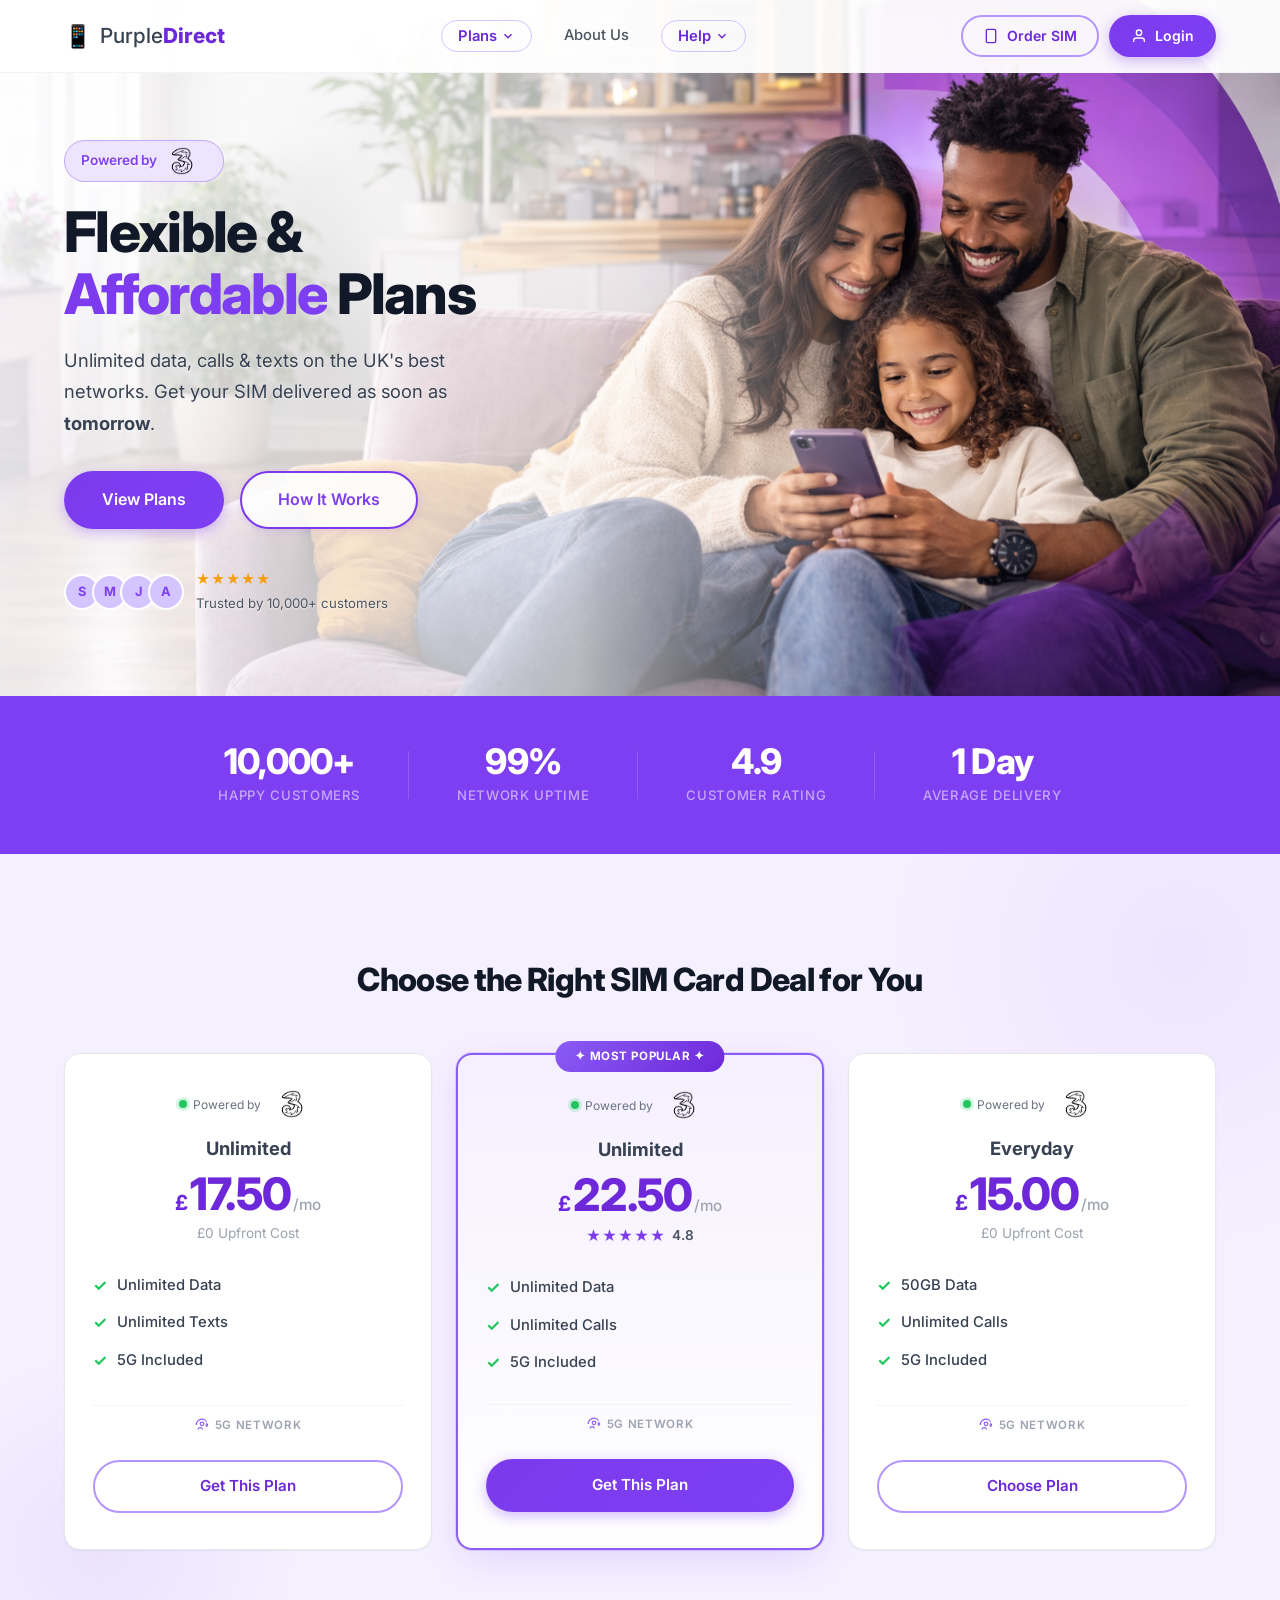
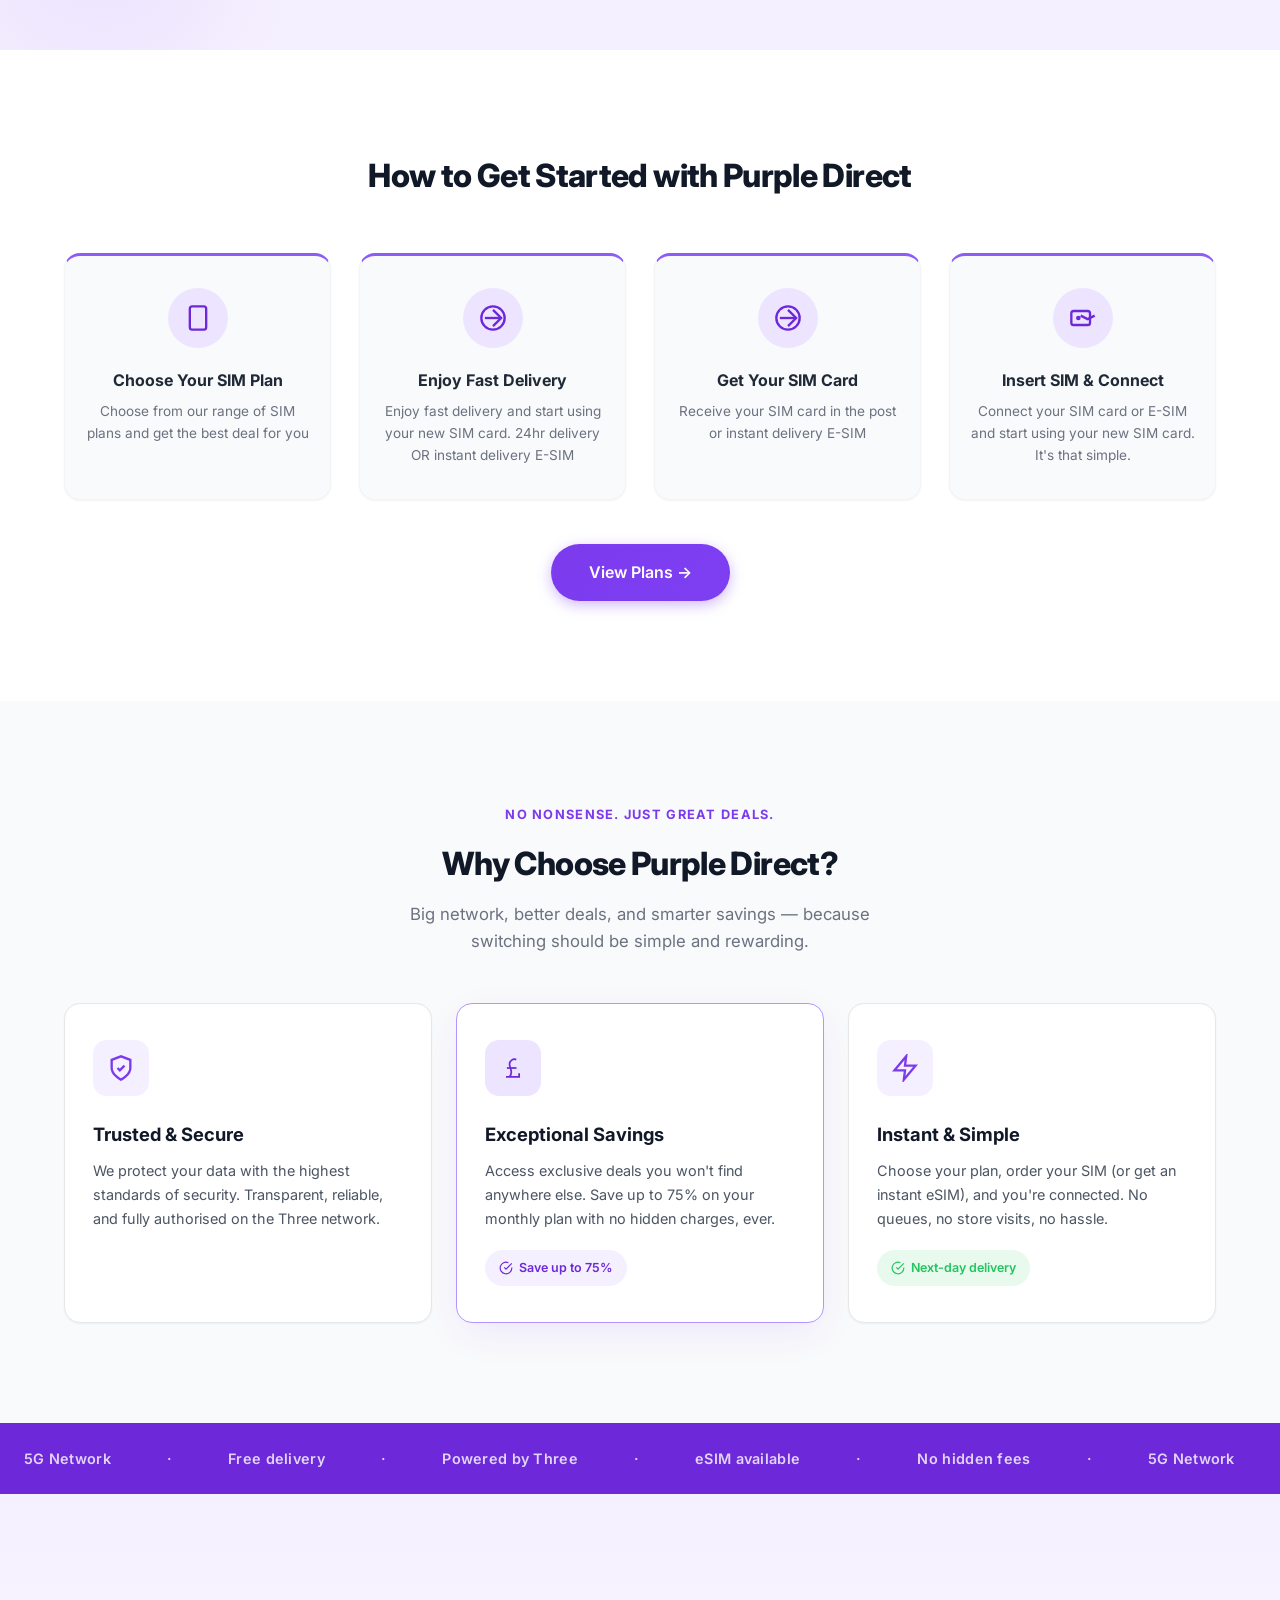
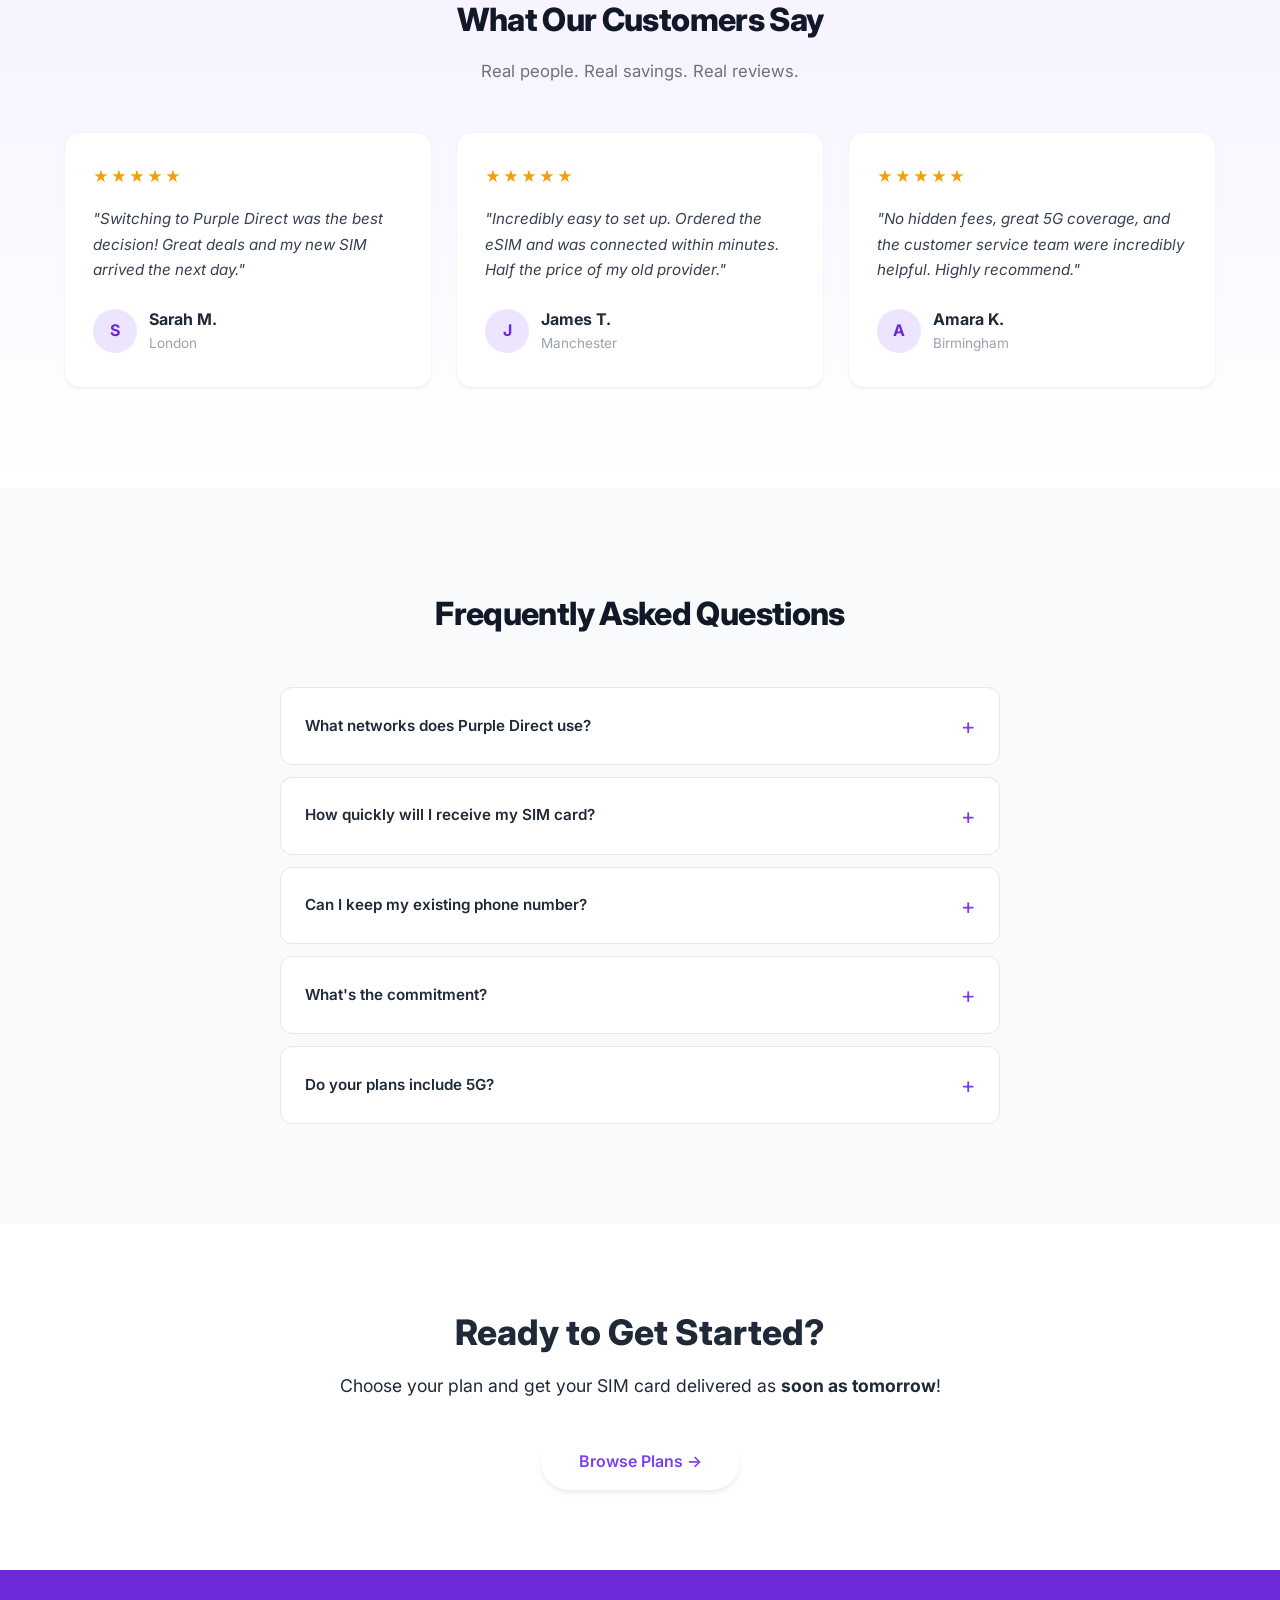
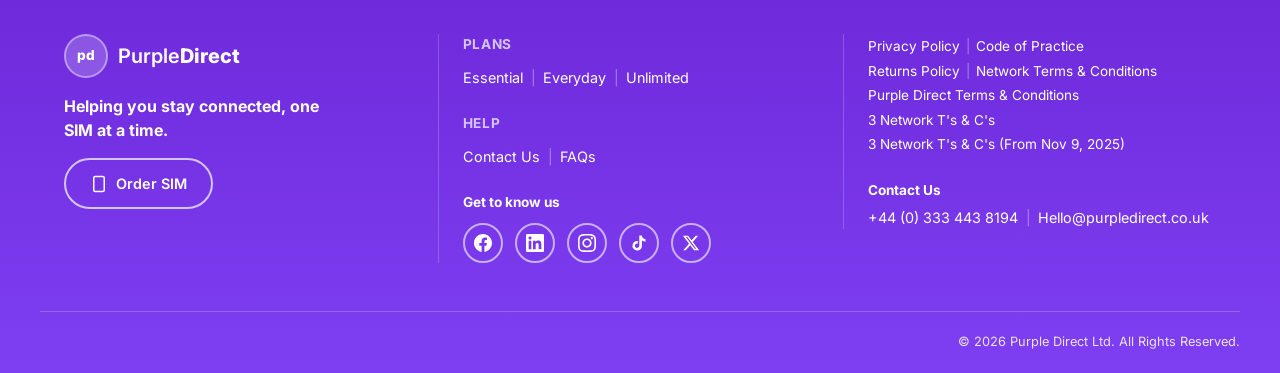
==== commit f98b5392: "v1.5" ====
--- a/index.html
+++ b/index.html
@@ -314,11 +314,12 @@
     </div>
   </div>
 
-  <!-- Hero -->
+  <!-- Hero: background image with text overlay on the left -->
   <section class="hero">
+    <div class="hero-overlay" aria-hidden="true"></div>
     <div class="container hero-inner">
       <div class="hero-content">
-        <span class="hero-badge">Flexible plans</span>
+        <span class="hero-badge"> Powered by<img src="images/three.png" alt="Three" class="network-logo-img"></span>
         <h1 class="hero-title">Flexible &<br><span class="text-gradient">Affordable</span> Plans</h1>
         <p class="hero-subtitle">Unlimited data, calls & texts on the UK's best networks. Get your SIM delivered as soon as <strong>tomorrow</strong>.</p>
         <div class="hero-actions">
@@ -338,11 +339,7 @@
           </div>
         </div>
       </div>
-      <div class="hero-visual">
-        <img src="images/hero2.png" alt="Purple Direct app showing unlimited data plan powered by Three 5G network" class="hero-phone-img">
-      </div>
-    </div>
-    <div class="hero-bg-blur"></div>
+    </div>
   </section>
 
   <!-- Stats Bar -->
@@ -631,7 +628,7 @@
       <div class="faq-list">
         <details class="faq-item">
           <summary class="faq-question">What networks does Purple Direct use?</summary>
-          <div class="faq-answer">Purple Direct supports all major UK networks including EE, Vodafone, and O2. You'll get the same great coverage at a fraction of the cost.</div>
+          <div class="faq-answer">Purple runs off the Three Network recently merged with Vodafdone, giving 2 great networks for the price of one.</div>
         </details>
         <details class="faq-item">
           <summary class="faq-question">How quickly will I receive my SIM card?</summary>
@@ -639,15 +636,16 @@
         </details>
         <details class="faq-item">
           <summary class="faq-question">Can I keep my existing phone number?</summary>
-          <div class="faq-answer">Yes! You can easily transfer your existing number to Purple Direct. We'll guide you through the simple PAC code process.</div>
+          <div class="faq-answer">Yes! You can easily transfer your existing number to Purple Direct. We'll guide you through the simple PAC code process. To obtain your PAC code, please text PAC to 65075, this is the same for all networks and completely free!
+          </div>
         </details>
         <details class="faq-item">
           <summary class="faq-question">What's the commitment?</summary>
-          <div class="faq-answer">All our plans are rolling monthly — no long-term contracts. You can cancel or change your plan at any time with no penalties.</div>
+          <div class="faq-answer">all our online contracts are 24 months, for alternate options please call 01234 567899.</div>
         </details>
         <details class="faq-item">
           <summary class="faq-question">Do your plans include 5G?</summary>
-          <div class="faq-answer">Yes, all of our plans include 5G access at no extra cost, wherever 5G coverage is available on your chosen network.</div>
+          <div class="faq-answer">Yes, all our contract are fully 5G compatible and supported by both the Three and Vodafone networks so you get the best of both worlds! Excellent speed and excellent coverage.</div>
         </details>
       </div>
     </div>
--- a/styles.css
+++ b/styles.css
@@ -749,40 +749,37 @@
   position: relative;
   padding: 140px 0 80px;
   overflow: hidden;
-  background: linear-gradient(180deg, var(--purple-100) 0%, var(--purple-50) 40%, var(--white) 100%);
-}
-
-.hero::before {
-  content: '';
+  background: var(--purple-100) url('images/hero-family3.png') no-repeat center right;
+  background-size: cover;
+  min-height: 520px;
+}
+
+.hero-overlay {
   position: absolute;
-  width: 500px;
-  height: 500px;
-  background: radial-gradient(circle, rgba(124, 58, 237, 0.08) 0%, transparent 70%);
-  top: -100px;
-  right: -100px;
+  inset: 0;
+  background: linear-gradient(90deg, rgba(255, 255, 255, 0.856) 0%, rgba(255, 255, 255, 0.671) 45%, transparent 70%);
   pointer-events: none;
-}
-
-.hero::after {
-  content: '';
-  position: absolute;
-  width: 300px;
-  height: 300px;
-  background: radial-gradient(circle, rgba(251, 191, 36, 0.08) 0%, transparent 70%);
-  bottom: 0;
-  left: -50px;
-  pointer-events: none;
+  z-index: 0;
 }
 
 .hero-inner {
-  display: grid;
-  grid-template-columns: 1fr 1.1fr;
-  gap: 40px;
-  align-items: center;
+  position: relative;
+  z-index: 1;
+  display: flex;
+  align-items: center;
+  min-height: 420px;
+}
+
+.hero-content {
+  display: flex;
+  flex-direction: column;
+  justify-content: center;
+  max-width: 520px;
 }
 
 .hero-badge {
   display: inline-block;
+  width: fit-content;
   padding: 6px 16px;
   background: var(--purple-100);
   color: var(--purple-700);
@@ -790,6 +787,8 @@
   font-weight: 600;
   border-radius: var(--radius-full);
   margin-bottom: 20px;
+  border: 1px solid rgba(124, 58, 237, 0.35);
+  text-shadow: 0 1px 2px rgba(255, 255, 255, 0.9);
 }
 
 .hero-title {
@@ -810,16 +809,30 @@
 
 .hero-subtitle {
   font-size: 1.15rem;
-  color: var(--gray-500);
+  color: var(--gray-700);
   line-height: 1.7;
   margin-bottom: 32px;
   max-width: 460px;
+  text-shadow: 0 1px 2px rgba(255, 255, 255, 0.9), 0 1px 4px rgba(0, 0, 0, 0.05);
 }
 
 .hero-actions {
   display: flex;
   gap: 16px;
   margin-bottom: 40px;
+}
+
+.hero-actions .btn-outline {
+  background: rgba(255, 255, 255, 0.85);
+  color: var(--purple-700);
+  border: 2px solid var(--purple-500);
+  box-shadow: 0 2px 8px rgba(124, 58, 237, 0.15);
+}
+
+.hero-actions .btn-outline:hover {
+  background: var(--white);
+  border-color: var(--purple-600);
+  box-shadow: 0 4px 12px rgba(124, 58, 237, 0.25);
 }
 
 .hero-trust {
@@ -859,7 +872,8 @@
 
 .hero-trust-text span {
   font-size: 0.825rem;
-  color: var(--gray-500);
+  color: var(--gray-600);
+  text-shadow: 0 1px 2px rgba(255, 255, 255, 0.9);
 }
 
 /* Hero Visual */
@@ -938,7 +952,7 @@
   display: grid;
   grid-template-columns: repeat(3, 1fr);
   gap: 24px;
-  align-items: start;
+  align-items: stretch;
 }
 
 .pricing-card {
@@ -949,6 +963,8 @@
   transition: all 0.3s ease;
   position: relative;
   box-shadow: var(--shadow-sm);
+  display: flex;
+  flex-direction: column;
 }
 
 .pricing-card:hover {
@@ -959,14 +975,13 @@
 .pricing-card-featured {
   border: 2px solid var(--purple-400);
   box-shadow: 0 12px 40px -8px rgba(124, 58, 237, 0.18), 0 0 0 1px rgba(139, 92, 246, 0.2);
-  padding: 48px 28px 36px;
-  transform: scale(1.05);
+  padding: 36px 28px;
   z-index: 2;
   background: linear-gradient(180deg, var(--purple-50) 0%, var(--white) 100%);
 }
 
 .pricing-card-featured:hover {
-  transform: scale(1.05) translateY(-4px);
+  transform: translateY(-4px);
   box-shadow: 0 20px 50px -12px rgba(124, 58, 237, 0.22), 0 0 0 1px rgba(139, 92, 246, 0.25);
 }
 
@@ -985,6 +1000,10 @@
   letter-spacing: 0.05em;
 }
 
+.pricing-card .plan-network-strip {
+  margin-top: auto;
+}
+
 .pricing-card-header {
   text-align: center;
   margin-bottom: 28px;
@@ -1740,7 +1759,7 @@
 
 .cta {
   padding: 80px 0;
-  background: linear-gradient(135deg, var(--purple-600), var(--purple-800));
+  background: white
 }
 
 .cta-inner {
@@ -1750,18 +1769,18 @@
 .cta-title {
   font-size: 2.2rem;
   font-weight: 800;
-  color: var(--white);
+  color: var(--black);
   margin-bottom: 12px;
 }
 
 .cta-subtitle {
   font-size: 1.1rem;
-  color: rgba(255,255,255,0.75);
+  color: var(--black);
   margin-bottom: 32px;
 }
 
 .cta-subtitle strong {
-  color: var(--white);
+  color: var(--black);
 }
 
 /* ============================================
@@ -2005,10 +2024,6 @@
     gap: 16px;
   }
 
-  .pricing-card-featured {
-    transform: scale(1.02);
-  }
-
   .steps-grid {
     grid-template-columns: repeat(2, 1fr);
   }
@@ -2052,12 +2067,21 @@
 
   .hero {
     padding: 120px 0 60px;
+    min-height: 480px;
+    background-position: 60% center;
+  }
+
+  .hero-overlay {
+    background: linear-gradient(180deg, rgba(255, 255, 255, 0.92) 0%, rgba(255, 255, 255, 0.6) 35%, transparent 100%);
   }
 
   .hero-inner {
-    grid-template-columns: 1fr;
-    gap: 40px;
     text-align: center;
+  }
+
+  .hero-content {
+    max-width: 100%;
+    margin: 0 auto;
   }
 
   .hero-title {
@@ -2074,14 +2098,6 @@
 
   .hero-trust {
     justify-content: center;
-  }
-
-  .hero-visual {
-    order: -1;
-  }
-
-  .hero-phone-img {
-    max-width: 400px;
   }
 
   .pricing-grid {
@@ -2091,7 +2107,6 @@
   }
 
   .pricing-card-featured {
-    transform: none;
     order: -1;
   }
 
@@ -2344,7 +2359,7 @@
 /* Perfect Plan Section */
 .about-perfect-plan {
   padding: 100px 0;
-  background: var(--gray-50);
+  background: var(--gray-100);
   text-align: center;
   position: relative;
   overflow: hidden;
@@ -3674,6 +3689,674 @@
 }
 
 /* ============================================
+   Order Complete (Completed Order) Page
+   ============================================ */
+
+.order-complete-page {
+  padding: 108px 0 80px;
+  background: linear-gradient(180deg, var(--purple-50) 0%, var(--gray-50) 30%);
+  min-height: 100vh;
+}
+
+.order-complete-title {
+  font-size: 1.8rem;
+  font-weight: 800;
+  color: var(--gray-900);
+  letter-spacing: -0.02em;
+  margin-bottom: 32px;
+  text-align: center;
+}
+
+.order-complete-layout {
+  display: grid;
+  grid-template-columns: 1fr 380px;
+  gap: 32px;
+  align-items: start;
+}
+
+.order-complete-main {
+  display: flex;
+  flex-direction: column;
+  gap: 24px;
+}
+
+.order-complete-card {
+  background: var(--white);
+  border: 1px solid var(--gray-100);
+  border-radius: var(--radius-lg);
+  padding: 32px;
+  box-shadow: var(--shadow-sm);
+}
+
+.order-complete-card-title {
+  font-size: 1.1rem;
+  font-weight: 700;
+  color: var(--gray-800);
+  margin-bottom: 20px;
+  padding-bottom: 16px;
+  border-bottom: 1px solid var(--gray-100);
+}
+
+.order-complete-steps {
+  list-style: none;
+  display: flex;
+  flex-direction: column;
+  gap: 14px;
+}
+
+.order-complete-step {
+  display: flex;
+  align-items: flex-start;
+  gap: 14px;
+  font-size: 0.9rem;
+  color: var(--gray-700);
+}
+
+.order-complete-step-icon {
+  flex-shrink: 0;
+  width: 28px;
+  height: 28px;
+  border-radius: 50%;
+  background: #dcfce7;
+  color: var(--green-500);
+  display: flex;
+  align-items: center;
+  justify-content: center;
+  margin-top: 0;
+}
+
+.order-complete-step-text {
+  flex: 1;
+  font-weight: 500;
+  line-height: 1.5;
+}
+
+.order-complete-step-status {
+  flex-shrink: 0;
+  font-size: 0.8rem;
+  font-weight: 600;
+  color: #15803d;
+  background: #dcfce7;
+  padding: 4px 12px;
+  border-radius: var(--radius-full);
+}
+
+.order-complete-success-box {
+  background: linear-gradient(180deg, #f0fdf4 0%, #dcfce7 100%);
+  border: 1px solid #bbf7d0;
+  border-radius: var(--radius-lg);
+  padding: 36px 32px;
+  box-shadow: var(--shadow-sm);
+}
+
+.order-complete-success-icon {
+  width: 64px;
+  height: 64px;
+  border-radius: 50%;
+  background: var(--green-500);
+  color: var(--white);
+  display: flex;
+  align-items: center;
+  justify-content: center;
+  margin: 0 auto 20px;
+}
+
+.order-complete-success-title {
+  font-size: 1.35rem;
+  font-weight: 800;
+  color: var(--gray-900);
+  text-align: center;
+  margin-bottom: 8px;
+  letter-spacing: -0.02em;
+}
+
+.order-complete-success-desc {
+  font-size: 0.95rem;
+  color: var(--gray-600);
+  text-align: center;
+  margin-bottom: 28px;
+  line-height: 1.5;
+}
+
+.order-complete-details-grid {
+  display: grid;
+  grid-template-columns: 1fr 1fr;
+  gap: 20px 32px;
+  margin-bottom: 28px;
+}
+
+.order-complete-detail-col {
+  display: flex;
+  flex-direction: column;
+  gap: 12px;
+}
+
+.order-complete-detail-row {
+  display: flex;
+  flex-direction: column;
+  gap: 2px;
+}
+
+.order-complete-detail-label {
+  font-size: 0.78rem;
+  font-weight: 600;
+  color: var(--gray-500);
+  text-transform: uppercase;
+  letter-spacing: 0.04em;
+}
+
+.order-complete-detail-value {
+  font-size: 0.92rem;
+  font-weight: 600;
+  color: var(--gray-800);
+}
+
+.order-complete-status-badge {
+  display: inline-block;
+  width: fit-content;
+  font-size: 0.75rem !important;
+  font-weight: 700;
+  color: #15803d !important;
+  background: #dcfce7;
+  padding: 4px 12px;
+  border-radius: var(--radius-sm);
+  letter-spacing: 0.03em;
+}
+
+.order-complete-actions {
+  text-align: center;
+}
+
+.order-complete-actions .btn-primary {
+  min-width: 220px;
+}
+
+.order-complete-back-wrap {
+  margin-top: 8px;
+}
+
+/* Sidebar */
+.order-complete-sidebar {
+  position: sticky;
+  top: 104px;
+  display: flex;
+  flex-direction: column;
+  gap: 16px;
+}
+
+.order-complete-plan-card {
+  background: var(--white);
+  border: 2px dashed var(--purple-300);
+  border-radius: var(--radius-lg);
+  padding: 24px;
+  box-shadow: var(--shadow-sm);
+}
+
+.order-complete-plan-name {
+  font-size: 0.95rem;
+  font-weight: 700;
+  color: var(--gray-800);
+  text-transform: uppercase;
+  letter-spacing: 0.04em;
+  margin-bottom: 16px;
+}
+
+.order-complete-plan-pricing {
+  display: flex;
+  align-items: center;
+  gap: 10px;
+  margin-bottom: 6px;
+}
+
+.order-complete-plan-was {
+  font-size: 0.85rem;
+  color: var(--gray-400);
+  text-decoration: line-through;
+}
+
+.order-complete-plan-save {
+  font-size: 0.7rem;
+  font-weight: 700;
+  color: #dc2626;
+  background: #fef2f2;
+  padding: 3px 10px;
+  border-radius: var(--radius-full);
+}
+
+.order-complete-plan-price {
+  font-size: 1.75rem;
+  font-weight: 800;
+  color: var(--gray-900);
+  letter-spacing: -0.02em;
+  margin-bottom: 2px;
+}
+
+.order-complete-plan-price span {
+  font-size: 0.9rem;
+  font-weight: 500;
+  color: var(--gray-400);
+}
+
+.order-complete-plan-term {
+  font-size: 0.8rem;
+  color: var(--gray-400);
+  margin-bottom: 20px;
+}
+
+.order-complete-plan-features {
+  display: grid;
+  grid-template-columns: 1fr 1fr;
+  gap: 10px 16px;
+  margin-bottom: 16px;
+  padding-top: 16px;
+  border-top: 1px solid var(--gray-100);
+}
+
+.order-complete-plan-feature {
+  display: flex;
+  flex-direction: column;
+  gap: 2px;
+  font-size: 0.82rem;
+}
+
+.order-complete-plan-feature-label {
+  font-weight: 600;
+  color: var(--gray-500);
+  text-transform: uppercase;
+  letter-spacing: 0.03em;
+}
+
+.order-complete-plan-feature-value {
+  font-weight: 600;
+  color: var(--gray-800);
+}
+
+.order-complete-plan-upfront {
+  font-size: 0.85rem;
+  color: var(--gray-600);
+  padding-top: 12px;
+  border-top: 1px solid var(--gray-100);
+}
+
+.order-complete-plan-upfront strong {
+  color: var(--gray-900);
+}
+
+.order-complete-customer-card {
+  background: var(--white);
+  border: 1px solid var(--gray-100);
+  border-radius: var(--radius-lg);
+  padding: 24px;
+  box-shadow: var(--shadow-sm);
+}
+
+.order-complete-customer-name {
+  font-size: 0.95rem;
+  font-weight: 700;
+  color: var(--gray-800);
+  text-transform: uppercase;
+  letter-spacing: 0.04em;
+  margin-bottom: 6px;
+}
+
+.order-complete-customer-email {
+  font-size: 0.88rem;
+  color: var(--gray-600);
+  margin-bottom: 16px;
+  padding-bottom: 16px;
+  border-bottom: 1px solid var(--gray-100);
+}
+
+.order-complete-customer-details {
+  display: flex;
+  flex-direction: column;
+  gap: 10px;
+}
+
+.order-complete-customer-row {
+  display: flex;
+  flex-direction: column;
+  gap: 2px;
+}
+
+.order-complete-customer-row .order-complete-detail-label {
+  font-size: 0.75rem;
+}
+
+.order-complete-customer-row .order-complete-detail-value {
+  font-size: 0.88rem;
+  font-weight: 500;
+}
+
+/* Order Complete Responsive */
+@media (max-width: 1024px) {
+  .order-complete-layout {
+    grid-template-columns: 1fr 340px;
+    gap: 24px;
+  }
+}
+
+@media (max-width: 768px) {
+  .order-complete-page {
+    padding: 96px 0 60px;
+  }
+
+  .order-complete-layout {
+    grid-template-columns: 1fr;
+  }
+
+  .order-complete-sidebar {
+    position: static;
+    order: -1;
+  }
+
+  .order-complete-title {
+    font-size: 1.4rem;
+    text-align: left;
+  }
+
+  .order-complete-details-grid {
+    grid-template-columns: 1fr;
+  }
+
+  .order-complete-card,
+  .order-complete-success-box {
+    padding: 24px 20px;
+  }
+
+  .order-complete-plan-features {
+    grid-template-columns: 1fr;
+  }
+}
+
+@media (max-width: 480px) {
+  .order-complete-page {
+    padding: 88px 0 48px;
+  }
+
+  .order-complete-title {
+    font-size: 1.25rem;
+  }
+}
+
+/* ============================================
+   Dashboard (My Dashboard / Order History)
+   ============================================ */
+
+.dashboard-logout-link {
+  font-size: 0.925rem;
+  font-weight: 500;
+  color: var(--gray-800);
+  transition: color 0.2s;
+}
+
+.dashboard-logout-link:hover {
+  color: var(--purple-600);
+}
+
+.dashboard-page {
+  padding: 108px 0 80px;
+  background: linear-gradient(180deg, var(--purple-50) 0%, var(--gray-50) 40%);
+  min-height: 100vh;
+}
+
+.dashboard-header-row {
+  display: flex;
+  flex-wrap: wrap;
+  align-items: flex-start;
+  justify-content: space-between;
+  gap: 20px;
+  margin-bottom: 28px;
+}
+
+.dashboard-title-block {
+  flex: 1;
+  min-width: 0;
+}
+
+.dashboard-title {
+  font-size: 2rem;
+  font-weight: 800;
+  color: var(--purple-600);
+  letter-spacing: -0.02em;
+  margin-bottom: 6px;
+  line-height: 1.2;
+}
+
+.dashboard-welcome {
+  font-size: 0.95rem;
+  color: var(--gray-600);
+  margin: 0;
+}
+
+.dashboard-actions-block {
+  display: flex;
+  flex-direction: column;
+  align-items: flex-end;
+  gap: 10px;
+}
+
+.dashboard-profile-link {
+  display: inline-flex;
+  align-items: center;
+  gap: 8px;
+  font-size: 0.9rem;
+  font-weight: 600;
+  color: var(--purple-600);
+  transition: color 0.2s;
+}
+
+.dashboard-profile-link:hover {
+  color: var(--purple-700);
+}
+
+.dashboard-profile-icon {
+  display: flex;
+  align-items: center;
+  justify-content: center;
+  width: 32px;
+  height: 32px;
+  border-radius: 50%;
+  background: var(--purple-100);
+  color: var(--purple-600);
+}
+
+.dashboard-support-link {
+  font-size: 0.88rem;
+  font-weight: 500;
+  color: var(--purple-600);
+  transition: color 0.2s;
+}
+
+.dashboard-support-link:hover {
+  color: var(--purple-700);
+}
+
+.dashboard-tabs {
+  display: flex;
+  gap: 0;
+  margin-bottom: 24px;
+  border-bottom: 1px solid var(--gray-200);
+}
+
+.dashboard-tab {
+  padding: 12px 24px;
+  font-size: 0.9rem;
+  font-weight: 600;
+  color: var(--gray-500);
+  background: var(--white);
+  border: 1px solid var(--gray-200);
+  border-bottom: none;
+  border-radius: var(--radius-md) var(--radius-md) 0 0;
+  margin-bottom: -1px;
+  transition: all 0.2s;
+}
+
+.dashboard-tab:hover {
+  color: var(--gray-700);
+}
+
+.dashboard-tab-active {
+  color: var(--gray-800);
+  background: var(--gray-50);
+  border-color: var(--gray-200);
+  border-bottom: 1px solid var(--gray-50);
+  color: #15803d;
+  border-color: #bbf7d0;
+  background: #f0fdf4;
+  border-bottom-color: #f0fdf4;
+}
+
+.dashboard-content {
+  margin-top: 0;
+}
+
+.dashboard-order-list {
+  display: flex;
+  flex-direction: column;
+  gap: 16px;
+}
+
+.dashboard-order-card {
+  display: flex;
+  flex-wrap: wrap;
+  align-items: flex-start;
+  justify-content: space-between;
+  gap: 20px;
+  background: var(--white);
+  border: 1px solid var(--gray-100);
+  border-radius: var(--radius-lg);
+  padding: 24px 28px;
+  box-shadow: var(--shadow-sm);
+  transition: all 0.2s;
+}
+
+.dashboard-order-card:hover {
+  border-color: var(--purple-200);
+  box-shadow: var(--shadow-md);
+}
+
+.dashboard-order-main {
+  flex: 1;
+  min-width: 0;
+}
+
+.dashboard-order-product {
+  font-size: 1.05rem;
+  font-weight: 700;
+  color: var(--gray-900);
+  margin-bottom: 8px;
+  line-height: 1.3;
+}
+
+.dashboard-order-meta {
+  font-size: 0.88rem;
+  color: var(--gray-500);
+  margin-bottom: 10px;
+}
+
+.dashboard-order-links {
+  display: flex;
+  flex-wrap: wrap;
+  gap: 16px 24px;
+}
+
+.dashboard-order-link {
+  font-size: 0.88rem;
+  font-weight: 600;
+  color: var(--purple-600);
+  transition: color 0.2s;
+}
+
+.dashboard-order-link:hover {
+  color: var(--purple-700);
+}
+
+.dashboard-order-status {
+  display: flex;
+  flex-direction: column;
+  align-items: flex-end;
+  gap: 6px;
+  text-align: right;
+}
+
+.dashboard-status-badge {
+  display: inline-block;
+  font-size: 0.75rem;
+  font-weight: 700;
+  letter-spacing: 0.02em;
+  padding: 4px 10px;
+  border-radius: var(--radius-sm);
+}
+
+.dashboard-status-completed {
+  color: #15803d;
+  background: #dcfce7;
+}
+
+.dashboard-order-id-line {
+  font-size: 0.82rem;
+  color: var(--gray-600);
+  font-weight: 500;
+}
+
+/* Dashboard Responsive */
+@media (max-width: 768px) {
+  .dashboard-page {
+    padding: 96px 0 60px;
+  }
+
+  .dashboard-header-row {
+    flex-direction: column;
+    align-items: stretch;
+  }
+
+  .dashboard-actions-block {
+    align-items: stretch;
+    flex-direction: row;
+    flex-wrap: wrap;
+    gap: 12px;
+  }
+
+  .dashboard-title {
+    font-size: 1.6rem;
+  }
+
+  .dashboard-order-card {
+    flex-direction: column;
+    padding: 20px;
+  }
+
+  .dashboard-order-status {
+    align-items: flex-start;
+    text-align: left;
+  }
+
+  .dashboard-tabs {
+    flex-wrap: wrap;
+  }
+
+  .dashboard-tab {
+    padding: 10px 16px;
+    font-size: 0.85rem;
+  }
+}
+
+@media (max-width: 480px) {
+  .dashboard-page {
+    padding: 88px 0 48px;
+  }
+
+  .dashboard-title {
+    font-size: 1.35rem;
+  }
+
+  .dashboard-actions-block {
+    flex-direction: column;
+  }
+}
+
+/* ============================================
    Contact Page
    ============================================ */
 
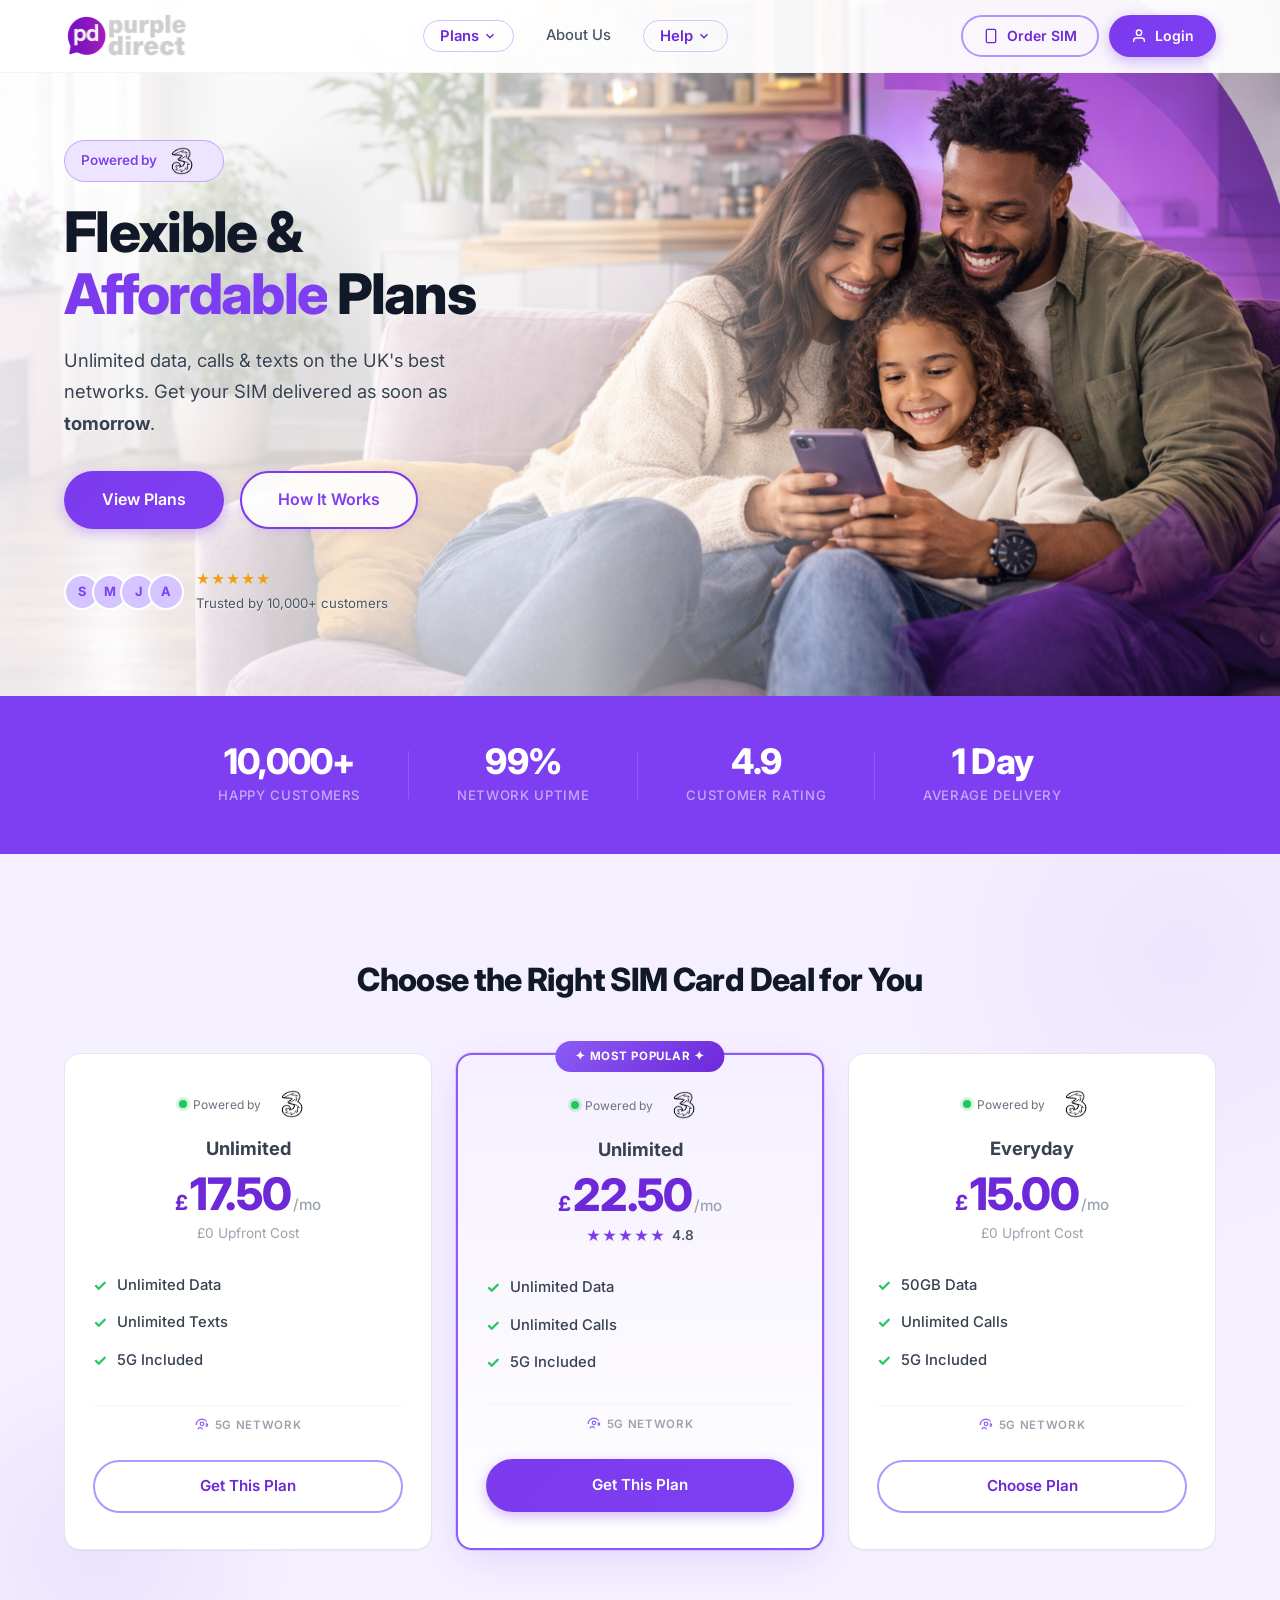
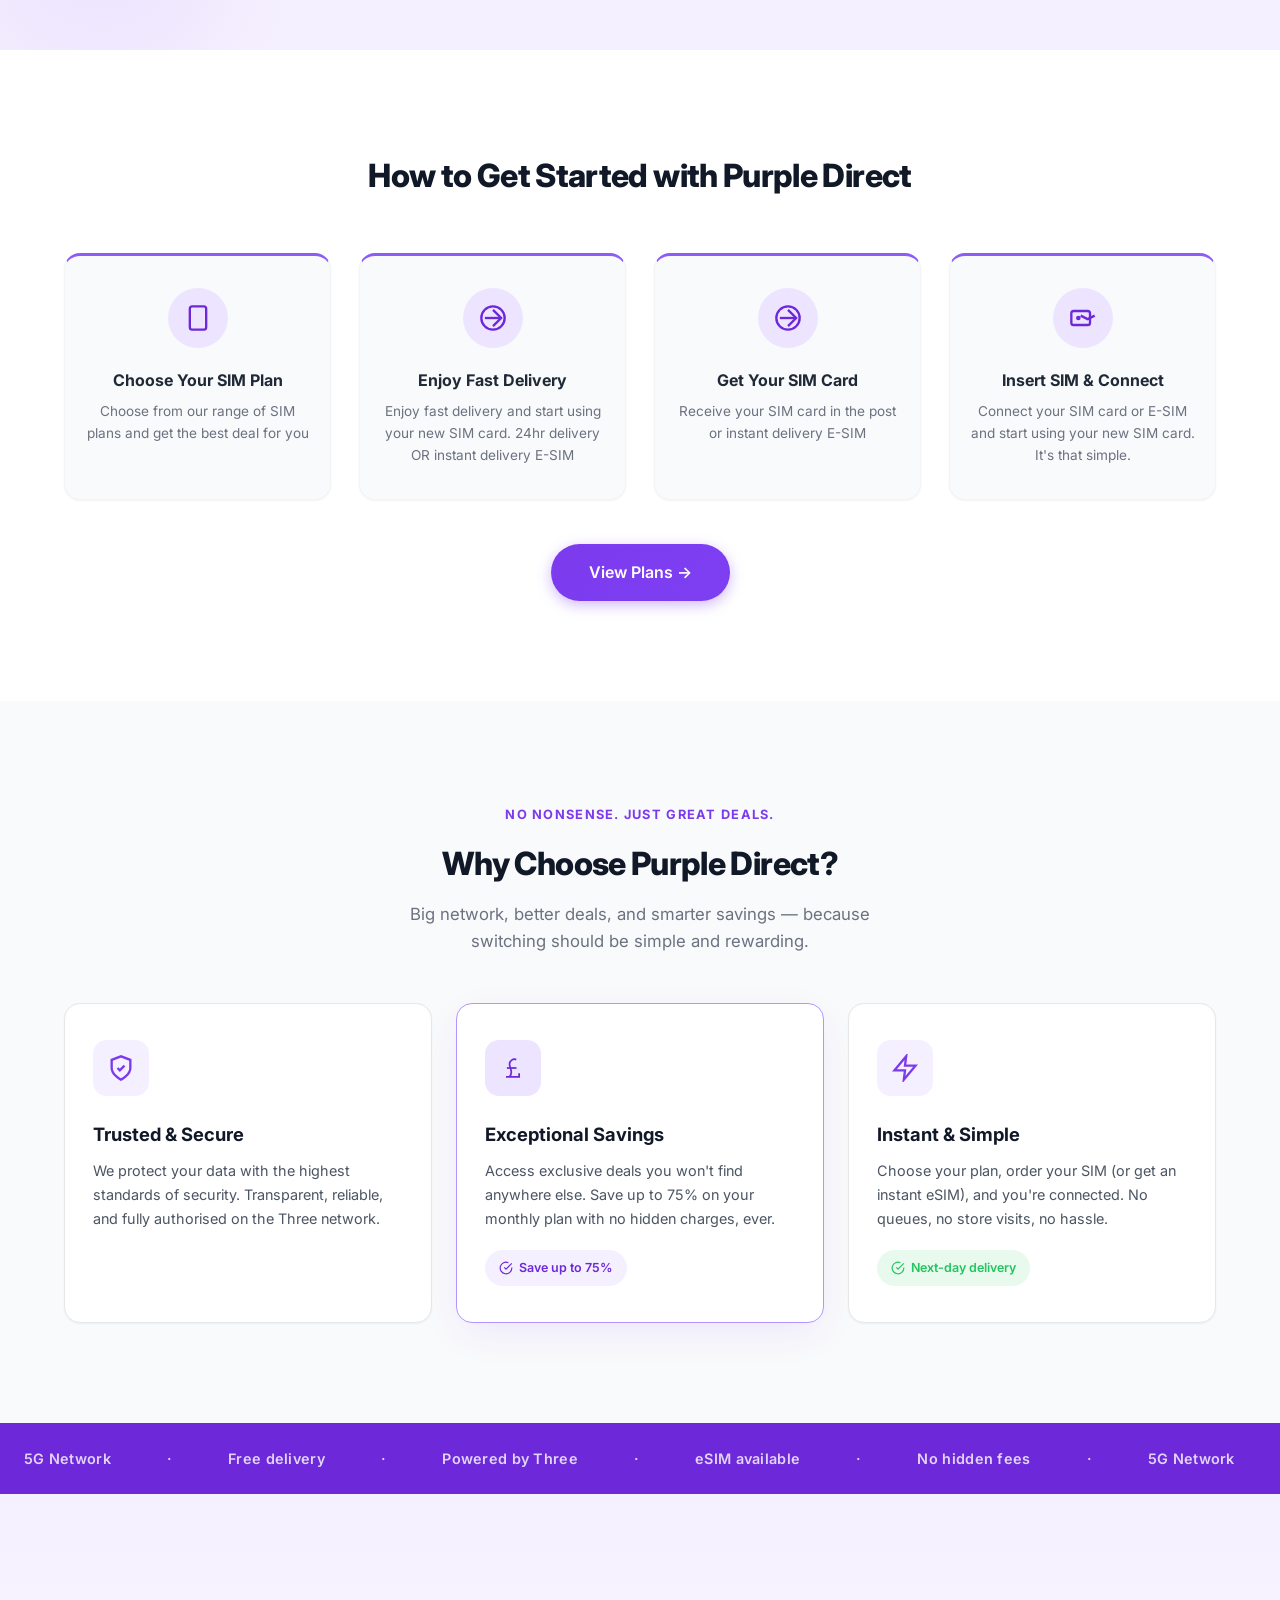
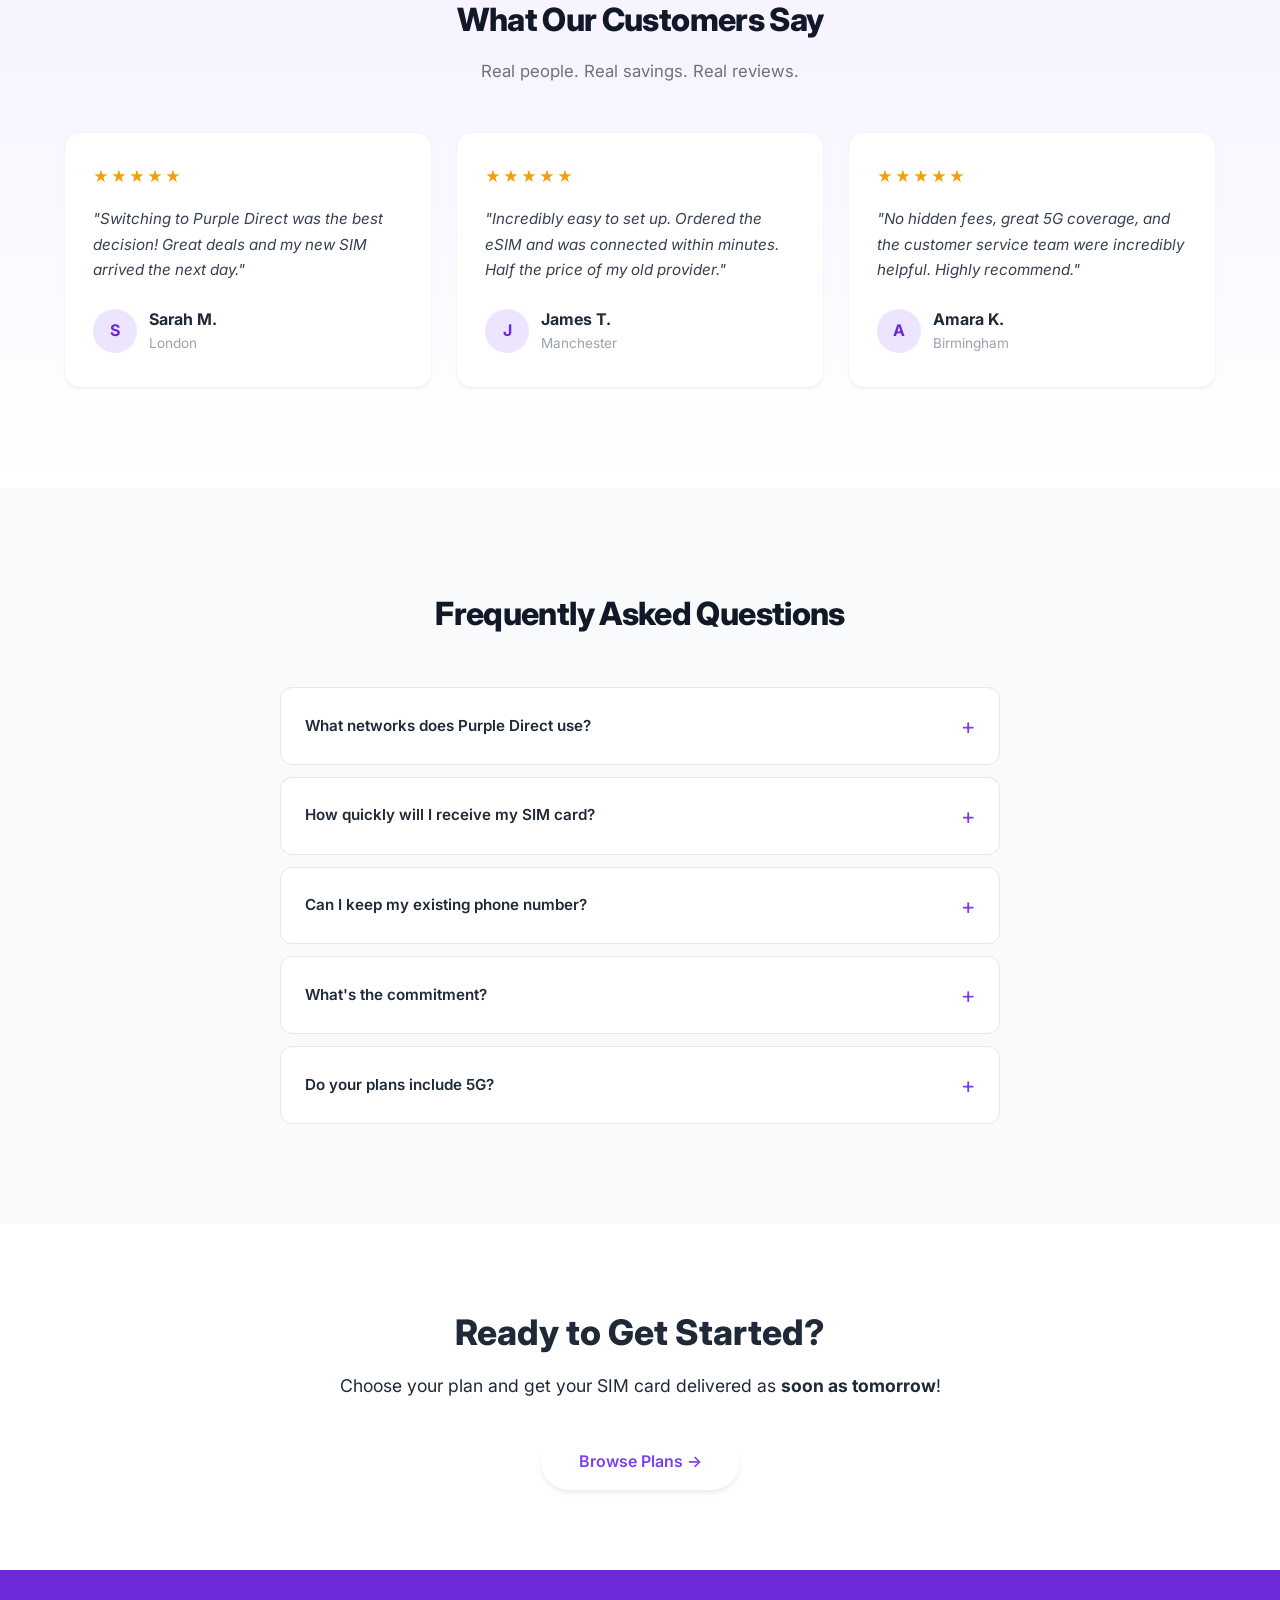
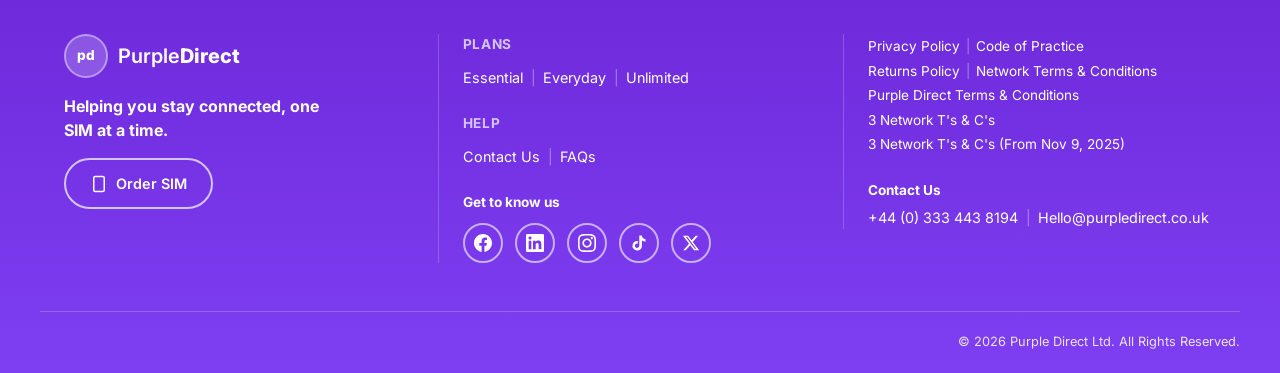
==== commit 1bd6c756: "logo update" ====
--- a/index.html
+++ b/index.html
@@ -7,6 +7,8 @@
   <link rel="preconnect" href="https://fonts.googleapis.com">
   <link href="https://fonts.googleapis.com/css2?family=Inter:wght@400;500;600;700;800&display=swap" rel="stylesheet">
   <link rel="stylesheet" href="styles.css">
+  <link rel="icon" type="image/svg+xml" href="images/logo.png" />
+
 </head>
 <body>
 
@@ -14,8 +16,7 @@
   <header class="header">
     <div class="container header-inner">
       <a href="index.html" class="logo">
-        <span class="logo-icon">📱</span>
-        <span class="logo-text">Purple<span class="logo-bold">Direct</span></span>
+        <img src="images/logo.png" alt="Purple Direct" class="logo-img" width="125" height="50">
       </a>
       <nav class="nav">
         <div class="nav-dropdown">
